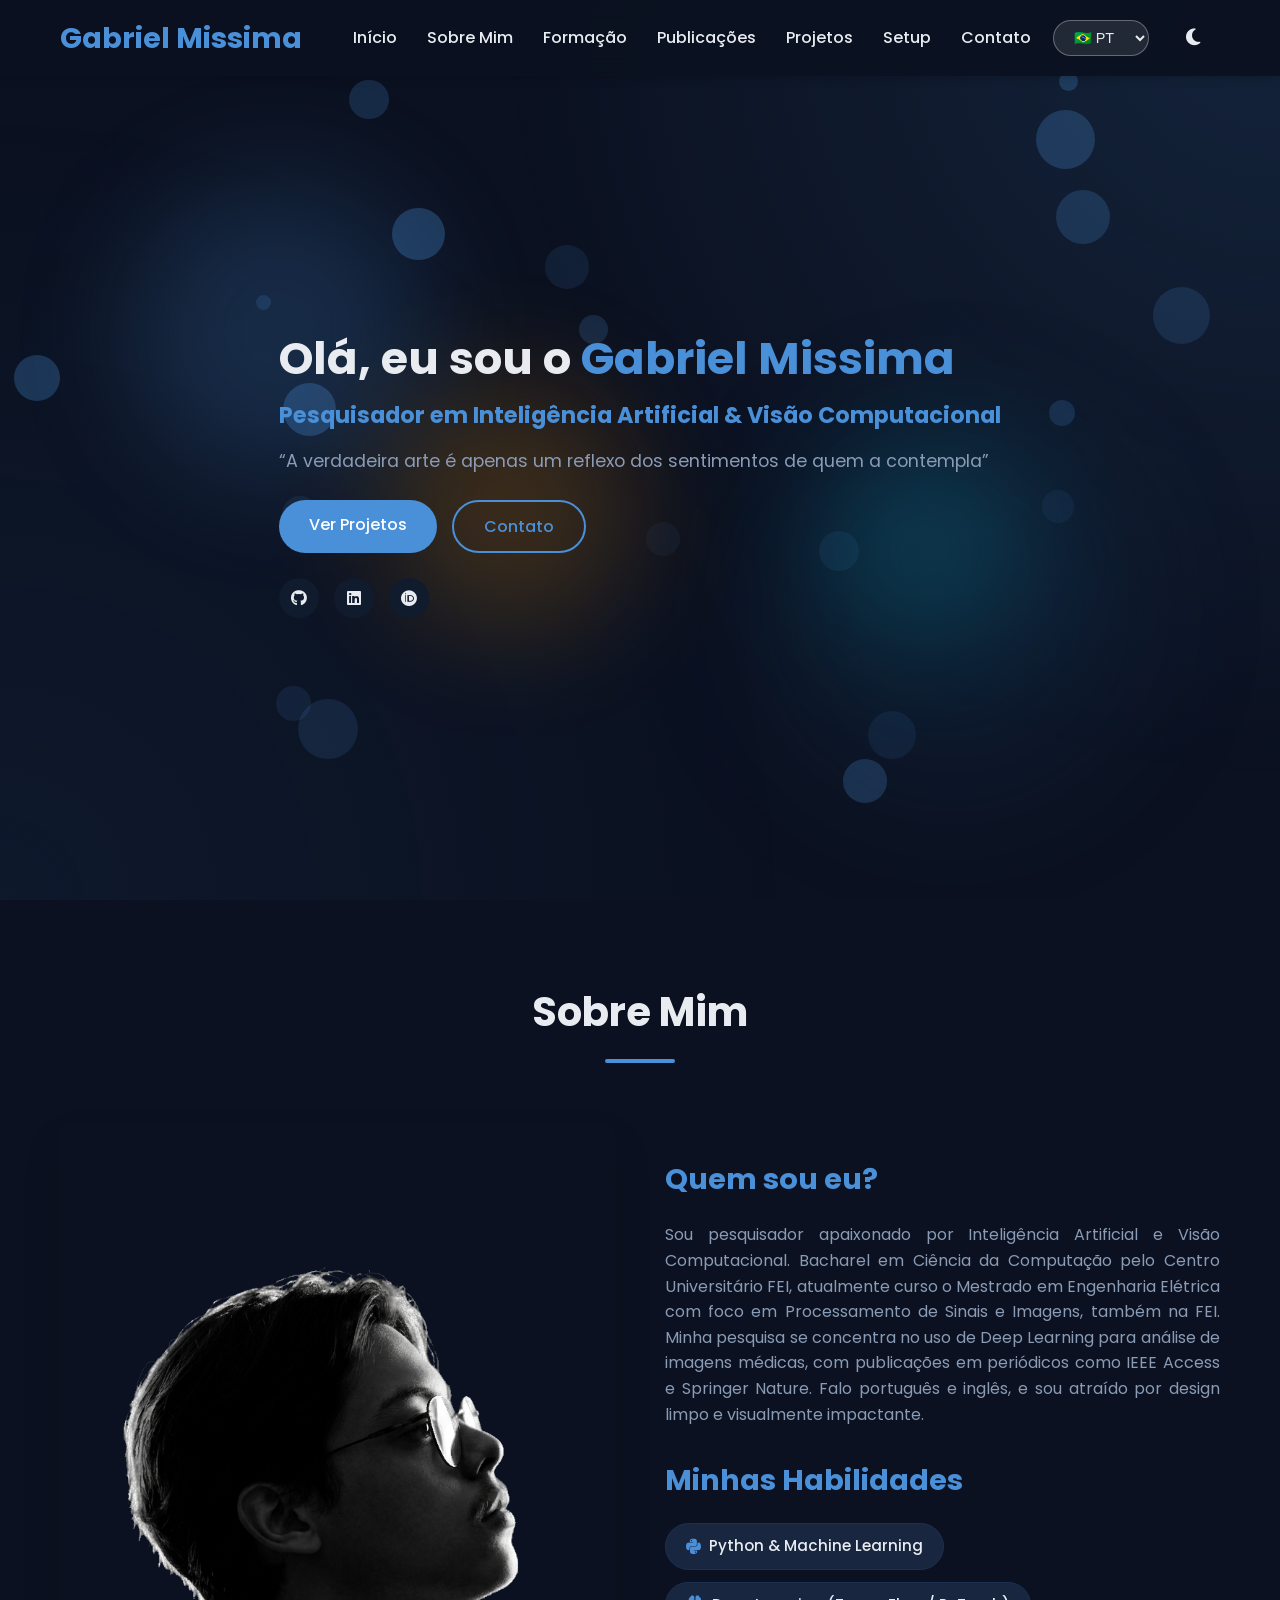
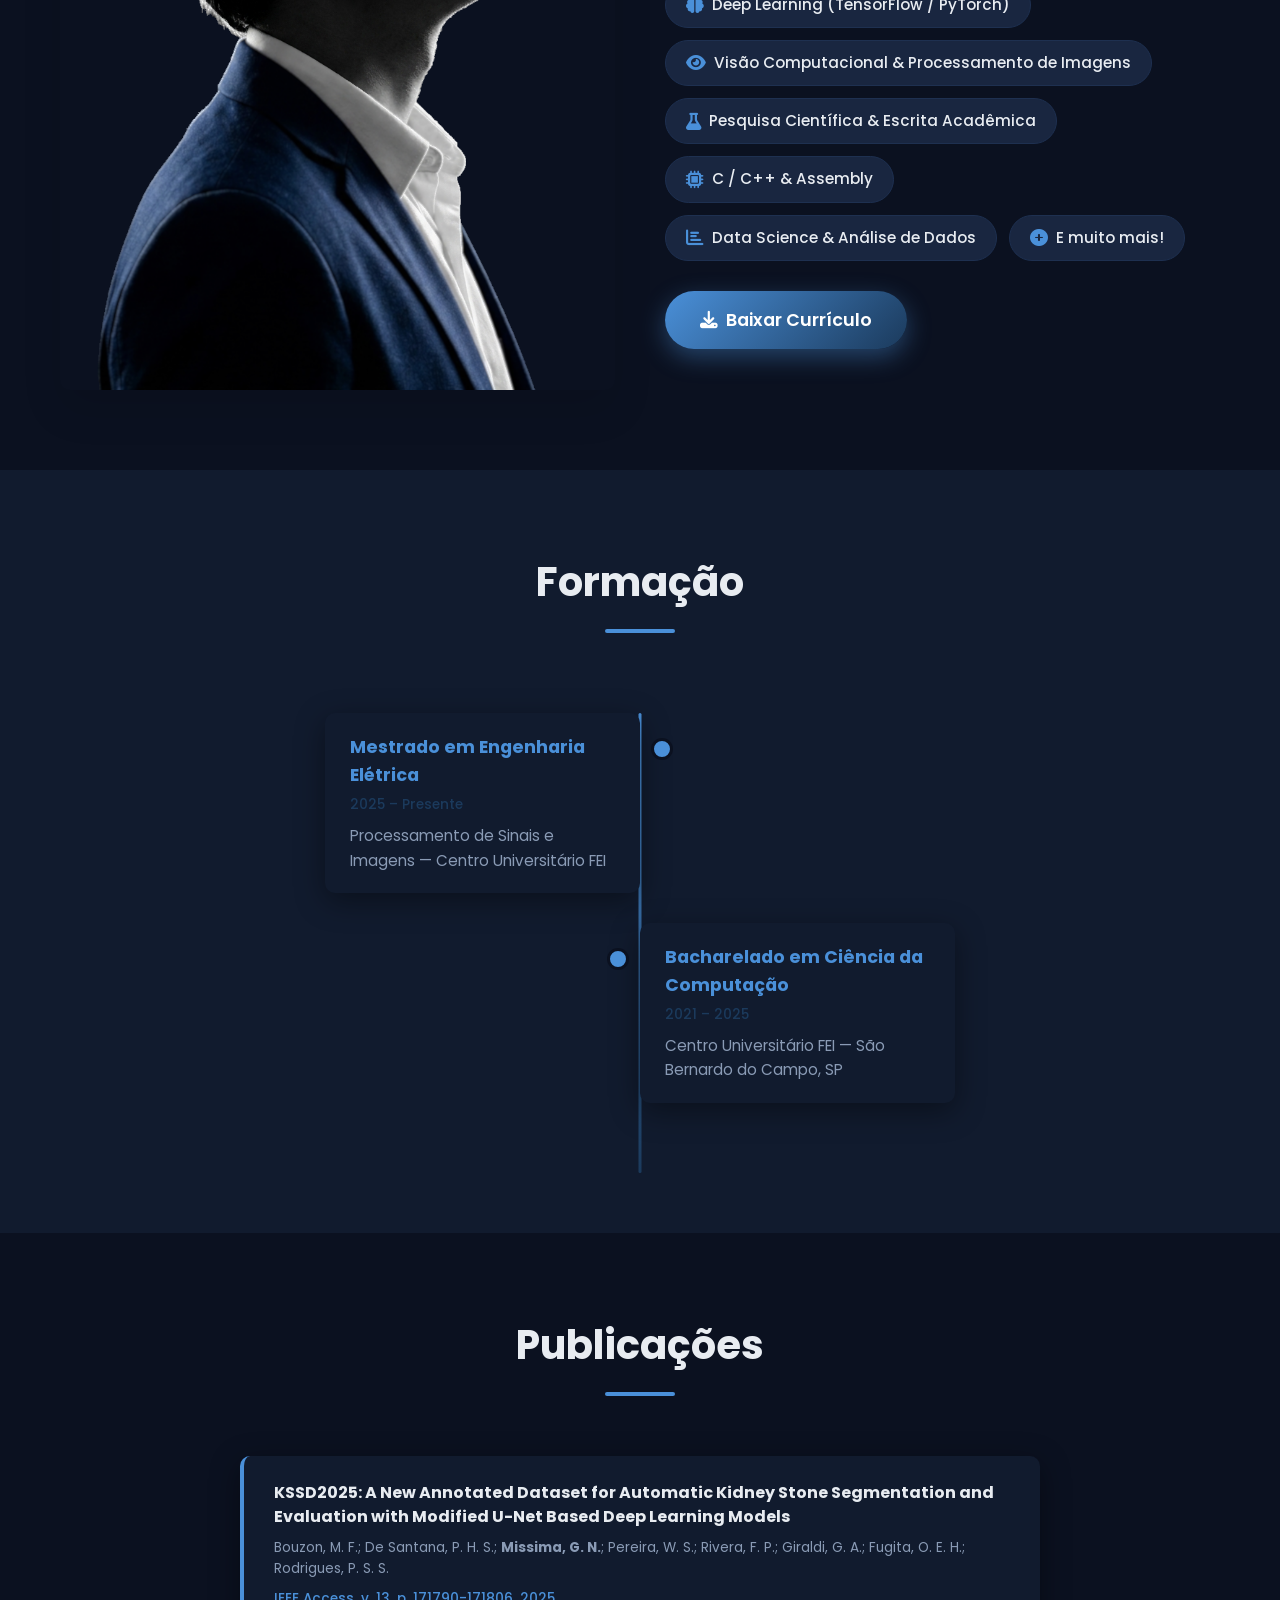
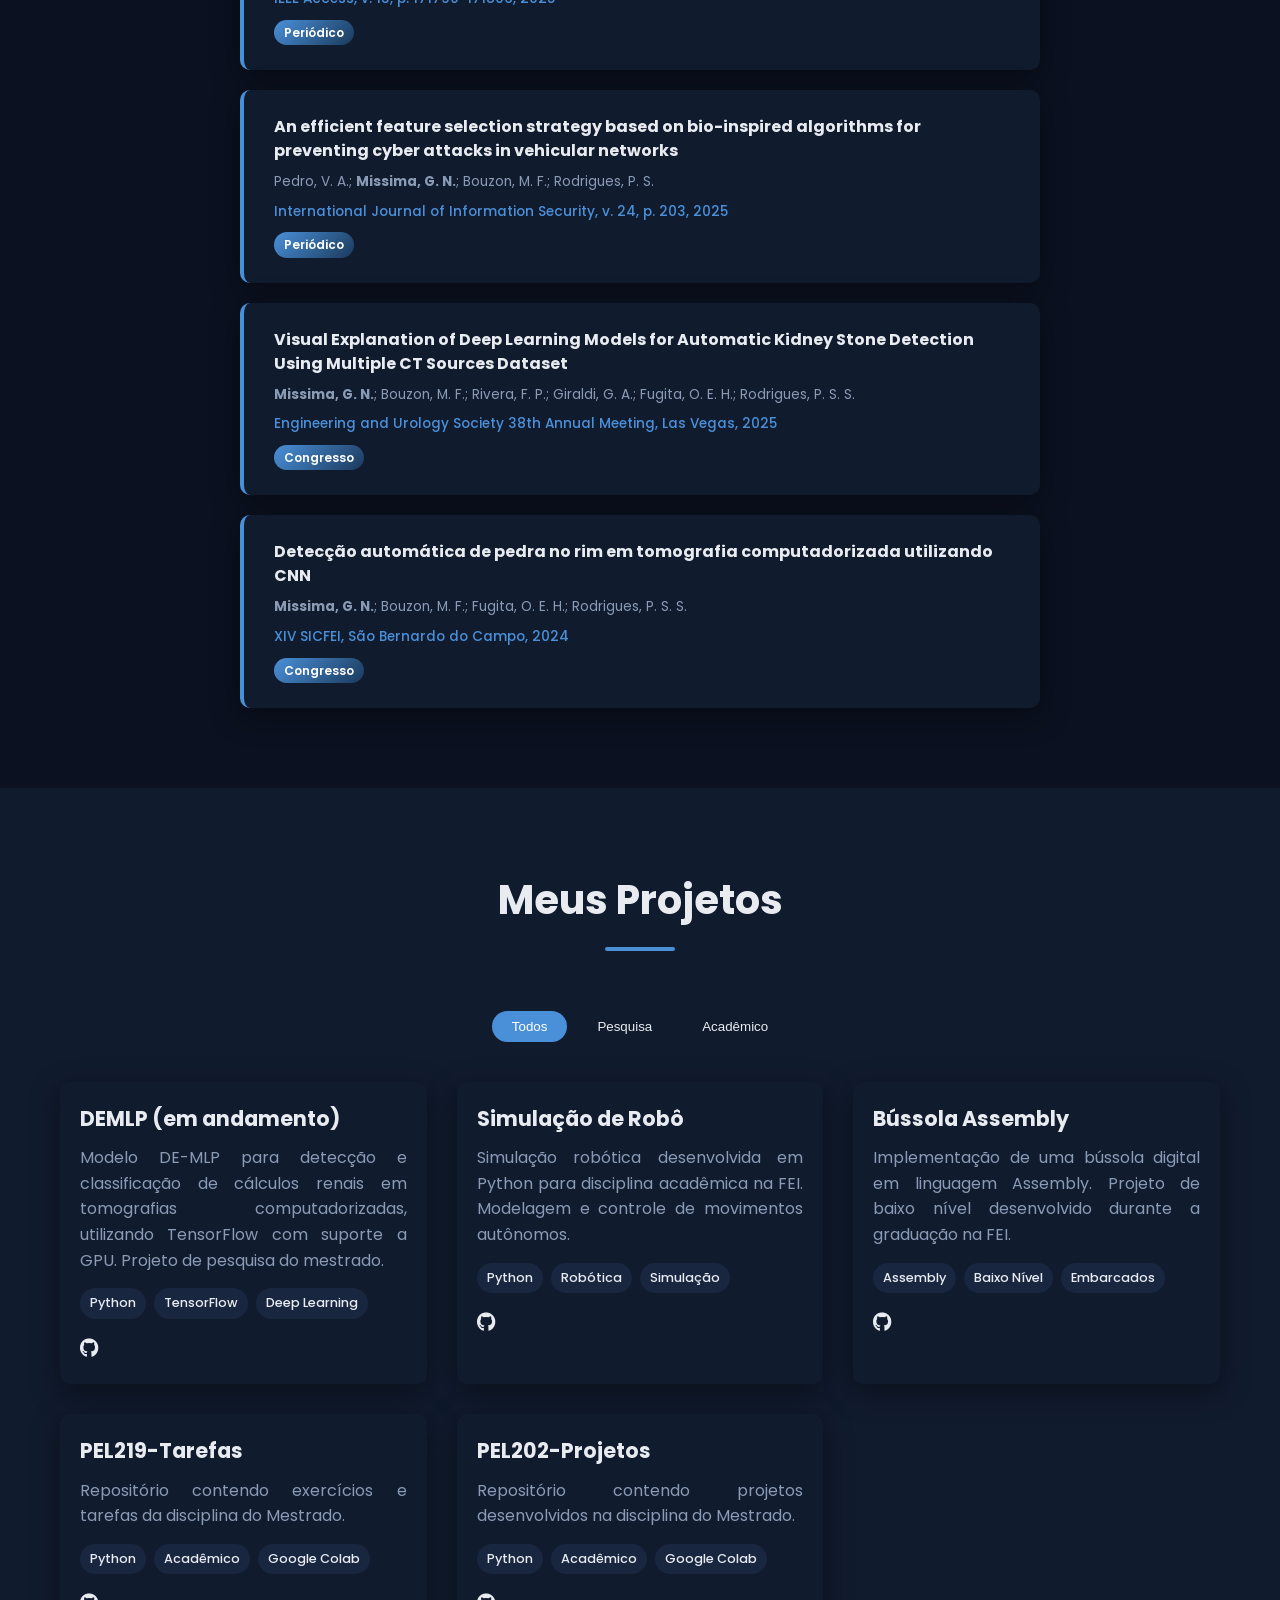
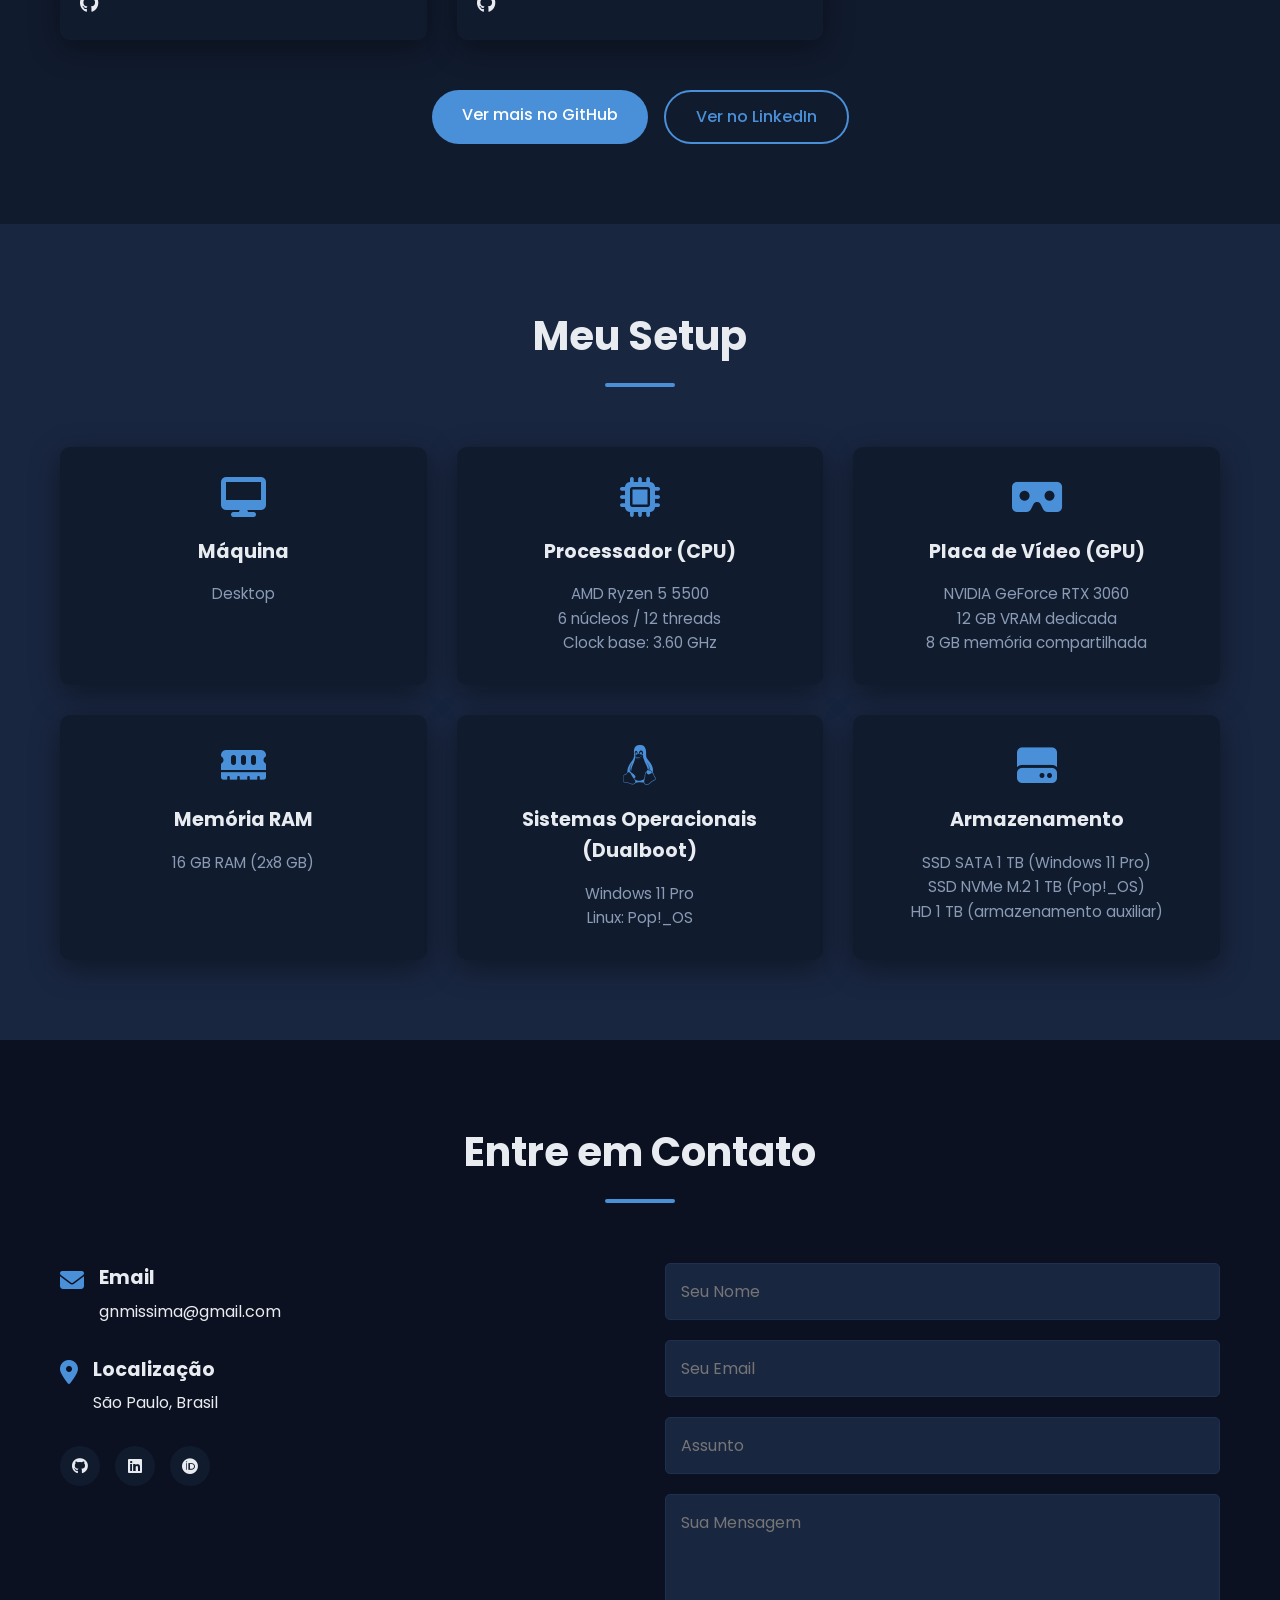
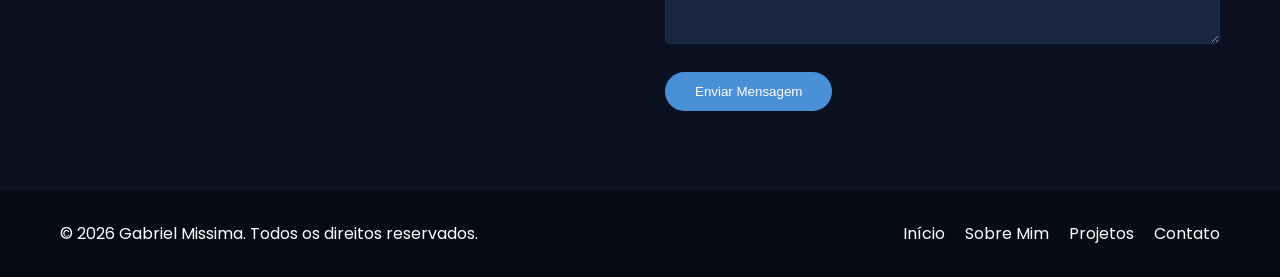
==== index.html @ fd009b03 "feat: initialize professional portfolio website with responsive design, theme toggle, and multilingu" ====
<!DOCTYPE html>
<html lang="pt-br">

<head>
    <meta charset="UTF-8">
    <meta name="viewport" content="width=device-width, initial-scale=1.0">
    <title data-translate="page-title">Gabriel Missima | Pesquisador em IA & Visão Computacional</title>
    <meta name="description"
        content="Portfólio de Gabriel Nunes Missima — Pesquisador em Inteligência Artificial e Visão Computacional. Mestrando em Engenharia Elétrica na FEI. São Paulo, Brasil.">
    <meta property="og:title" content="Gabriel Missima | AI & Computer Vision Researcher">
    <meta property="og:description"
        content="Pesquisador em IA, Visão Computacional e Deep Learning. Mestrando na FEI com foco em Processamento de Sinais e Imagens.">
    <meta property="og:image" content="gabriel-fundo-escuro.png">
    <meta property="og:type" content="website">
    <link rel="icon" type="image/png" href="logo.png">
    <link rel="stylesheet" href="styles.css">
    <link rel="stylesheet" href="https://cdnjs.cloudflare.com/ajax/libs/font-awesome/6.4.0/css/all.min.css">
    <link href="https://fonts.googleapis.com/css2?family=Poppins:wght@300;400;500;600;700&display=swap"
        rel="stylesheet">
</head>

<body>
    <!-- Elementos de fundo animados -->
    <div class="animated-background">
        <div class="particle-container"></div>
        <div class="gradient-overlay"></div>
    </div>

    <header>
        <div class="container">
            <nav>
                <div class="logo" data-translate="logo">Gabriel Missima</div>
                <ul class="nav-links">
                    <li><a href="#inicio" data-translate="nav-home">Início</a></li>
                    <li><a href="#sobre" data-translate="nav-about">Sobre Mim</a></li>
                    <li><a href="#formacao" data-translate="nav-education">Formação</a></li>
                    <li><a href="#publicacoes" data-translate="nav-publications">Publicações</a></li>
                    <li><a href="#projetos" data-translate="nav-projects">Projetos</a></li>
                    <li><a href="#setup" data-translate="nav-setup">Setup</a></li>
                    <li><a href="#contato" data-translate="nav-contact">Contato</a></li>
                </ul>
                <div class="language-selector">
                    <select id="languageSelect">
                        <option value="pt" selected>🇧🇷 PT</option>
                        <option value="en">🇺🇸 EN</option>
                    </select>
                </div>
                <div class="theme-toggle">
                    <i class="fas fa-moon"></i>
                </div>
                <div class="menu-btn">
                    <div class="menu-btn__burger"></div>
                </div>
            </nav>
        </div>
    </header>

    <section id="inicio" class="hero">
        <div class="container">
            <div class="hero-content">
                <h1><span data-translate="hero-greeting">Olá, eu sou o</span> <span class="highlight">Gabriel
                        Missima</span></h1>
                <h2 data-translate="hero-title">Pesquisador em Inteligência Artificial & Visão Computacional</h2>
                <p data-translate="hero-subtitle">“A verdadeira arte é apenas um reflexo dos sentimentos de quem a
                    contempla”</p>
                <div class="hero-btns">
                    <a href="#projetos" class="btn btn-primary" data-translate="hero-btn-projects">Ver Projetos</a>
                    <a href="#contato" class="btn btn-secondary" data-translate="nav-contact">Contato</a>
                </div>
                <div class="social-icons">
                    <a href="https://github.com/reh2G" target="_blank" rel="noopener noreferrer"><i
                            class="fab fa-github"></i></a>
                    <a href="https://www.linkedin.com/in/gabrielmissima/" target="_blank" rel="noopener noreferrer"><i
                            class="fab fa-linkedin"></i></a>
                    <a href="https://orcid.org/0009-0003-3917-2782" target="_blank" rel="noopener noreferrer"><i
                            class="fab fa-orcid"></i></a>
                </div>
            </div>
        </div>
        <div class="hero-shapes">
            <div class="shape shape-1"></div>
            <div class="shape shape-2"></div>
            <div class="shape shape-3"></div>
            <div class="shape shape-4"></div>
        </div>
    </section>

    <section id="sobre" class="about">
        <div class="container">
            <div class="section-header">
                <h2 data-translate="about-title">Sobre Mim</h2>
                <div class="underline"></div>
            </div>
            <div class="about-content">
                <div class="about-img">
                    <img src="gabriel-fundo-escuro.png" alt="Gabriel Missima" class="photo-dark">
                    <img src="gabriel-fundo-claro.png" alt="Gabriel Missima" class="photo-light">
                </div>
                <div class="about-text">
                    <h3 data-translate="about-who-am-i">Quem sou eu?</h3>
                    <p data-translate="about-description">Sou pesquisador apaixonado por Inteligência Artificial e Visão
                        Computacional. Bacharel em Ciência da Computação pelo Centro Universitário FEI, atualmente curso
                        o Mestrado em Engenharia Elétrica com foco em Processamento de Sinais e Imagens, também na FEI.
                        Minha pesquisa se concentra no uso de Deep Learning para análise de imagens médicas, com
                        publicações em periódicos como IEEE Access e Springer Nature. Falo português e inglês, e sou
                        atraído por design limpo e visualmente impactante.</p>

                    <h3 data-translate="about-skills-title">Minhas Habilidades</h3>
                    <div class="skills">
                        <div class="skill-chip"><i class="fab fa-python"></i> <span data-translate="skill-1">Python &
                                Machine Learning</span></div>
                        <div class="skill-chip"><i class="fas fa-brain"></i> <span data-translate="skill-2">Deep
                                Learning (TensorFlow / PyTorch)</span></div>
                        <div class="skill-chip"><i class="fas fa-eye"></i> <span data-translate="skill-3">Visão
                                Computacional & Processamento de Imagens</span></div>
                        <div class="skill-chip"><i class="fas fa-flask"></i> <span data-translate="skill-4">Pesquisa
                                Científica & Escrita Acadêmica</span></div>
                        <div class="skill-chip"><i class="fas fa-microchip"></i> <span data-translate="skill-5">C / C++
                                & Assembly</span></div>
                        <div class="skill-chip"><i class="fas fa-chart-bar"></i> <span data-translate="skill-6">Data
                                Science & Análise de Dados</span></div>
                        <div class="skill-chip"><i class="fas fa-plus-circle"></i> <span data-translate="skill-more">E
                                muito mais!</span></div>
                    </div>

                    <a href="Gabriel_Missima_CV_PT.pdf" id="download-cv" class="btn btn-download-cv"
                        data-translate="download-cv" download>
                        <i class="fas fa-download"></i> Baixar Currículo
                    </a>
                </div>
            </div>
        </div>
    </section>

    <section id="formacao" class="education">
        <div class="container">
            <div class="section-header">
                <h2 data-translate="education-title">Formação</h2>
                <div class="underline"></div>
            </div>
            <div class="timeline">
                <div class="timeline-item">
                    <h3 data-translate="edu-1-title">Mestrado em Engenharia Elétrica</h3>
                    <div class="timeline-date" data-translate="edu-1-date">2025 – Presente</div>
                    <p data-translate="edu-1-desc">Processamento de Sinais e Imagens — Centro Universitário FEI</p>
                </div>
                <div class="timeline-item">
                    <h3 data-translate="edu-2-title">Bacharelado em Ciência da Computação</h3>
                    <div class="timeline-date" data-translate="edu-2-date">2021 – 2025</div>
                    <p data-translate="edu-2-desc">Centro Universitário FEI — São Bernardo do Campo, SP</p>
                </div>
            </div>
        </div>
    </section>

    <section id="publicacoes" class="publications">
        <div class="container">
            <div class="section-header">
                <h2 data-translate="publications-title">Publicações</h2>
                <div class="underline"></div>
            </div>
            <div class="publications-list">
                <div class="publication-card">
                    <h3>KSSD2025: A New Annotated Dataset for Automatic Kidney Stone Segmentation and Evaluation with
                        Modified U-Net Based Deep Learning Models</h3>
                    <p class="pub-authors">Bouzon, M. F.; De Santana, P. H. S.; <strong>Missima, G. N.</strong>;
                        Pereira, W. S.; Rivera, F. P.; Giraldi, G. A.; Fugita, O. E. H.; Rodrigues, P. S. S.</p>
                    <p class="pub-venue">IEEE Access, v. 13, p. 171790-171806, 2025</p>
                    <span class="pub-type" data-translate="pub-type-journal">Periódico</span>
                </div>
                <div class="publication-card">
                    <h3>An efficient feature selection strategy based on bio-inspired algorithms for preventing cyber
                        attacks in vehicular networks</h3>
                    <p class="pub-authors">Pedro, V. A.; <strong>Missima, G. N.</strong>; Bouzon, M. F.; Rodrigues, P.
                        S.</p>
                    <p class="pub-venue">International Journal of Information Security, v. 24, p. 203, 2025</p>
                    <span class="pub-type" data-translate="pub-type-journal">Periódico</span>
                </div>
                <div class="publication-card">
                    <h3>Visual Explanation of Deep Learning Models for Automatic Kidney Stone Detection Using Multiple
                        CT Sources Dataset</h3>
                    <p class="pub-authors"><strong>Missima, G. N.</strong>; Bouzon, M. F.; Rivera, F. P.; Giraldi, G.
                        A.; Fugita, O. E. H.; Rodrigues, P. S. S.</p>
                    <p class="pub-venue">Engineering and Urology Society 38th Annual Meeting, Las Vegas, 2025</p>
                    <span class="pub-type" data-translate="pub-type-conference">Congresso</span>
                </div>
                <div class="publication-card">
                    <h3 data-translate="pub-4-title">Detecção automática de pedra no rim em tomografia computadorizada
                        utilizando CNN</h3>
                    <p class="pub-authors"><strong>Missima, G. N.</strong>; Bouzon, M. F.; Fugita, O. E. H.; Rodrigues,
                        P. S. S.</p>
                    <p class="pub-venue" data-translate="pub-4-venue">XIV SICFEI, São Bernardo do Campo, 2024</p>
                    <span class="pub-type" data-translate="pub-type-conference">Congresso</span>
                </div>
            </div>
        </div>
    </section>

    <section id="projetos" class="projects">
        <div class="container">
            <div class="section-header">
                <h2 data-translate="projects-title">Meus Projetos</h2>
                <div class="underline"></div>
            </div>
            <div class="project-filters">
                <button class="filter-btn active" data-filter="all" data-translate="filter-all">Todos</button>
                <button class="filter-btn" data-filter="research" data-translate="filter-research">Pesquisa</button>
                <button class="filter-btn" data-filter="academic" data-translate="filter-academic">Acadêmico</button>
            </div>
            <div class="projects-grid">
                <!-- 1. DEMLP -->
                <div class="project-card" data-category="research">
                    <div class="project-img"></div>
                    <div class="project-info">
                        <h3 data-translate="project-1-title">DEMLP (em andamento)</h3>
                        <p data-translate="project-1-description">Modelo DE-MLP para detecção e classificação de
                            cálculos renais em tomografias computadorizadas, utilizando TensorFlow com suporte a GPU.
                            Projeto de pesquisa do mestrado.</p>
                        <div class="project-tags">
                            <span>Python</span>
                            <span>TensorFlow</span>
                            <span>Deep Learning</span>
                        </div>
                        <div class="project-links">
                            <a href="https://github.com/reh2G/DEMLP" target="_blank" rel="noopener noreferrer"
                                title="Repositório GitHub"><i class="fab fa-github"></i></a>
                        </div>
                    </div>
                </div>
                <!-- 2. Simulação Robô -->
                <div class="project-card" data-category="academic">
                    <div class="project-img"></div>
                    <div class="project-info">
                        <h3 data-translate="project-2-title">Simulação de Robô</h3>
                        <p data-translate="project-2-description">Simulação robótica desenvolvida em Python para
                            disciplina acadêmica na FEI. Modelagem e controle de movimentos autônomos.</p>
                        <div class="project-tags">
                            <span>Python</span>
                            <span data-translate="tag-robotics">Robótica</span>
                            <span data-translate="tag-simulation">Simulação</span>
                        </div>
                        <div class="project-links">
                            <a href="https://github.com/reh2G/Simulacao-Robo" target="_blank" rel="noopener noreferrer"
                                title="Repositório GitHub"><i class="fab fa-github"></i></a>
                        </div>
                    </div>
                </div>
                <!-- 3. Bússola Assembly -->
                <div class="project-card" data-category="academic">
                    <div class="project-img"></div>
                    <div class="project-info">
                        <h3 data-translate="project-3-title">Bússola Assembly</h3>
                        <p data-translate="project-3-description">Implementação de uma bússola digital em linguagem
                            Assembly. Projeto de baixo nível desenvolvido durante a graduação na FEI.</p>
                        <div class="project-tags">
                            <span>Assembly</span>
                            <span data-translate="tag-low-level">Baixo Nível</span>
                            <span data-translate="tag-embedded">Embarcados</span>
                        </div>
                        <div class="project-links">
                            <a href="https://github.com/reh2G/Bussola-Assembly" target="_blank"
                                rel="noopener noreferrer" title="Repositório GitHub"><i class="fab fa-github"></i></a>
                        </div>
                    </div>
                </div>
                <!-- 4. PEL219-Tarefas -->
                <div class="project-card" data-category="academic">
                    <div class="project-img"></div>
                    <div class="project-info">
                        <h3 data-translate="project-4-title">PEL219-Tarefas</h3>
                        <p data-translate="project-4-description">Repositório contendo exercícios e tarefas da
                            disciplina do Mestrado.</p>
                        <div class="project-tags">
                            <span>Python</span>
                            <span data-translate="tag-academic">Acadêmico</span>
                            <span>Google Colab</span>
                        </div>
                        <div class="project-links">
                            <a href="https://github.com/reh2G/PEL219-Tarefas" target="_blank" rel="noopener noreferrer"
                                title="Repositório GitHub"><i class="fab fa-github"></i></a>
                        </div>
                    </div>
                </div>
                <!-- 5. PEL202-Projetos -->
                <div class="project-card" data-category="academic">
                    <div class="project-img"></div>
                    <div class="project-info">
                        <h3 data-translate="project-5-title">PEL202-Projetos</h3>
                        <p data-translate="project-5-description">Repositório contendo projetos desenvolvidos na
                            disciplina do Mestrado.</p>
                        <div class="project-tags">
                            <span>Python</span>
                            <span data-translate="tag-academic">Acadêmico</span>
                            <span>Google Colab</span>
                        </div>
                        <div class="project-links">
                            <a href="https://github.com/reh2G/PEL202-Projetos" target="_blank" rel="noopener noreferrer"
                                title="Repositório GitHub"><i class="fab fa-github"></i></a>
                        </div>
                    </div>
                </div>
            </div>
            <div class="projects-btn">
                <a href="https://github.com/reh2G" target="_blank" rel="noopener noreferrer" class="btn btn-primary"
                    data-translate="more-projects">Ver mais no GitHub</a>
                <a href="https://www.linkedin.com/in/gabrielmissima/" target="_blank" rel="noopener noreferrer"
                    class="btn btn-secondary" data-translate="more-projects-linkedin">Ver no LinkedIn</a>
            </div>
        </div>
    </section>

    <section id="setup" class="setup">
        <div class="container">
            <div class="section-header">
                <h2 data-translate="setup-title">Meu Setup</h2>
                <div class="underline"></div>
            </div>
            <div class="setup-grid">
                <div class="setup-card">
                    <i class="fas fa-desktop"></i>
                    <h3 data-translate="setup-machine">Máquina</h3>
                    <p data-translate="setup-machine-desc">Desktop</p>
                </div>
                <div class="setup-card">
                    <i class="fas fa-microchip"></i>
                    <h3 data-translate="setup-cpu">Processador (CPU)</h3>
                    <p data-translate="setup-cpu-desc">AMD Ryzen 5 5500<br>6 núcleos / 12 threads<br>Clock base: 3.60
                        GHz</p>
                </div>
                <div class="setup-card">
                    <i class="fas fa-vr-cardboard"></i>
                    <h3 data-translate="setup-gpu">Placa de Vídeo (GPU)</h3>
                    <p data-translate="setup-gpu-desc">NVIDIA GeForce RTX 3060<br>12 GB VRAM dedicada<br>8 GB memória
                        compartilhada</p>
                </div>
                <div class="setup-card">
                    <i class="fas fa-memory"></i>
                    <h3 data-translate="setup-ram">Memória RAM</h3>
                    <p data-translate="setup-ram-desc">16 GB RAM (2x8 GB)</p>
                </div>
                <div class="setup-card">
                    <i class="fab fa-linux"></i>
                    <h3 data-translate="setup-os">Sistemas Operacionais (Dualboot)</h3>
                    <p data-translate="setup-os-desc">Windows 11 Pro<br>Linux: Pop!_OS</p>
                </div>
                <div class="setup-card">
                    <i class="fas fa-hdd"></i>
                    <h3 data-translate="setup-storage">Armazenamento</h3>
                    <p data-translate="setup-storage-desc">SSD SATA 1 TB (Windows 11 Pro)<br>SSD NVMe M.2 1 TB
                        (Pop!_OS)<br>HD 1 TB (armazenamento auxiliar)</p>
                </div>
            </div>
        </div>
    </section>

    <section id="contato" class="contact">
        <div class="container">
            <div class="section-header">
                <h2 data-translate="contact-title">Entre em Contato</h2>
                <div class="underline"></div>
            </div>
            <div class="contact-content">
                <div class="contact-info">
                    <div class="contact-item">
                        <i class="fas fa-envelope"></i>
                        <div>
                            <h3 data-translate="contact-email">Email</h3>
                            <p>gnmissima@gmail.com</p>
                        </div>
                    </div>
                    <div class="contact-item">
                        <i class="fas fa-map-marker-alt"></i>
                        <div>
                            <h3 data-translate="contact-location">Localização</h3>
                            <p data-translate="contact-location-text">São Paulo, Brasil</p>
                        </div>
                    </div>
                    <div class="social-icons">
                        <a href="https://github.com/reh2G" target="_blank" rel="noopener noreferrer"><i
                                class="fab fa-github"></i></a>
                        <a href="https://www.linkedin.com/in/gabrielmissima/" target="_blank"
                            rel="noopener noreferrer"><i class="fab fa-linkedin"></i></a>
                        <a href="https://orcid.org/0009-0003-3917-2782" target="_blank" rel="noopener noreferrer"><i
                                class="fab fa-orcid"></i></a>
                    </div>
                </div>
                <div class="contact-form">
                    <form id="contactForm">
                        <div class="form-group">
                            <input type="text" id="name" name="name" data-translate-placeholder="form-name"
                                placeholder="Seu Nome" required>
                        </div>
                        <div class="form-group">
                            <input type="email" id="email" name="email" data-translate-placeholder="form-email"
                                placeholder="Seu Email" required>
                        </div>
                        <div class="form-group">
                            <input type="text" id="subject" name="subject" data-translate-placeholder="form-subject"
                                placeholder="Assunto" required>
                        </div>
                        <div class="form-group">
                            <textarea id="message" name="message" data-translate-placeholder="form-message"
                                placeholder="Sua Mensagem" required></textarea>
                        </div>
                        <button type="submit" class="btn btn-primary" data-translate="form-submit">Enviar
                            Mensagem</button>
                    </form>
                </div>
            </div>
        </div>
    </section>

    <footer>
        <div class="container">
            <div class="footer-content">
                <p data-translate="footer-copyright">&copy; 2026 Gabriel Missima. Todos os direitos reservados.</p>
                <div class="footer-links">
                    <a href="#inicio" data-translate="nav-home">Início</a>
                    <a href="#sobre" data-translate="nav-about">Sobre</a>
                    <a href="#projetos" data-translate="nav-projects">Projetos</a>
                    <a href="#contato" data-translate="nav-contact">Contato</a>
                </div>
            </div>
        </div>
    </footer>

    <script src="translations.js"></script>
    <script src="script.js"></script>
</body>

</html>
---- styles.css ----
/* Variáveis CSS */
:root {
    /* Cores do tema escuro (padrão) — paleta azul-marinho */
    --primary-color: #4a90d9;
    --secondary-color: #1b3a5c;
    --background-color: #0b1120;
    --surface-color: #111b2e;
    --surface-color-light: #192640;
    --text-color: #e8ecf1;
    --text-color-secondary: #8a9bb5;
    --border-color: #1e3050;
    --success-color: #4CAF50;
    --danger-color: #dc3545;
    --transition: all 0.3s ease;
    --card-bg: #111b2e;
    --card-shadow: 0 8px 30px rgba(0, 0, 0, 0.4);
    --header-bg: rgba(11, 17, 32, 0.95);
    --footer-bg: #060a14;
    --input-bg: #192640;
    --input-border: #1e3050;
}

/* Tema claro (quando ativado via JavaScript) */
:root.light-theme {
    --primary-color: #2a6cb5;
    --secondary-color: #1b3a5c;
    --background-color: #f0f4f8;
    --surface-color: #e4eaf0;
    --surface-color-light: #d6dee8;
    --text-color: #1a2a3a;
    --text-color-secondary: #4a5a6a;
    --border-color: #c0cad6;
    --card-bg: #ffffff;
    --card-shadow: 0 10px 30px rgba(27, 58, 92, 0.1);
    --header-bg: rgba(240, 244, 248, 0.95);
    --footer-bg: #1a2a3a;
    --input-bg: #ffffff;
    --input-border: #c0cad6;
}

/* Reset e Estilos Básicos */
* {
    margin: 0;
    padding: 0;
    box-sizing: border-box;
}

html {
    scroll-behavior: smooth;
}

body {
    font-family: 'Poppins', sans-serif;
    line-height: 1.6;
    color: var(--text-color);
    background-color: var(--background-color);
    overflow-x: hidden;
    position: relative;
}

a {
    text-decoration: none;
    color: var(--text-color);
    transition: var(--transition);
}

ul {
    list-style: none;
}

img {
    max-width: 100%;
    height: auto;
    display: block;
}

.container {
    max-width: 1200px;
    margin: 0 auto;
    padding: 0 20px;
}

section {
    padding: 80px 0;
}

/* Botões */
.btn {
    display: inline-block;
    padding: 12px 30px;
    border-radius: 50px;
    font-weight: 500;
    text-align: center;
    cursor: pointer;
    transition: var(--transition);
    border: none;
    outline: none;
}

.btn-primary {
    background-color: var(--primary-color);
    color: #fff;
}

.btn-primary:hover {
    background-color: #3a7bc8;
    transform: translateY(-3px);
    box-shadow: 0 10px 20px rgba(74, 144, 217, 0.3);
}

.btn-secondary {
    background-color: transparent;
    color: var(--primary-color);
    border: 2px solid var(--primary-color);
}

.btn-secondary:hover {
    background-color: var(--primary-color);
    color: #fff;
    transform: translateY(-3px);
    box-shadow: 0 10px 20px rgba(74, 144, 217, 0.3);
}

/* Botão Download CV - Extra Chamativo */
.btn-download-cv {
    background: linear-gradient(135deg, #4a90d9 0%, #1b3a5c 100%);
    color: #fff;
    font-weight: 600;
    font-size: 1.1rem;
    padding: 15px 35px;
    position: relative;
    overflow: hidden;
    box-shadow: 0 8px 25px rgba(74, 144, 217, 0.4);
    animation: pulse-cv 2s ease-in-out infinite;
}

.btn-download-cv i {
    margin-right: 8px;
    animation: bounce-icon 1.5s ease-in-out infinite;
}

.btn-download-cv::before {
    content: '';
    position: absolute;
    top: 0;
    left: -100%;
    width: 100%;
    height: 100%;
    background: linear-gradient(90deg, transparent, rgba(255, 255, 255, 0.3), transparent);
    transition: left 0.5s;
}

.btn-download-cv:hover::before {
    left: 100%;
}

.btn-download-cv:hover {
    transform: translateY(-5px) scale(1.05);
    box-shadow: 0 15px 35px rgba(74, 144, 217, 0.5);
    animation: none;
}

@keyframes pulse-cv {
    0%, 100% {
        box-shadow: 0 8px 25px rgba(74, 144, 217, 0.4);
    }
    50% {
        box-shadow: 0 8px 35px rgba(27, 58, 92, 0.6);
    }
}

@keyframes bounce-icon {
    0%, 100% {
        transform: translateY(0);
    }
    50% {
        transform: translateY(-5px);
    }
}

/* Header e Navegação */
header {
    position: fixed;
    top: 0;
    left: 0;
    width: 100%;
    z-index: 1000;
    background-color: var(--header-bg);
    box-shadow: 0 2px 10px rgba(0, 0, 0, 0.2);
    transition: var(--transition);
    backdrop-filter: blur(10px);
}

nav {
    display: flex;
    justify-content: space-between;
    align-items: center;
    padding: 15px 0;
    flex-wrap: wrap;
    gap: 10px;
}

.logo {
    font-size: 1.8rem;
    font-weight: 700;
    color: var(--primary-color);
}

.nav-links {
    display: flex;
    align-items: center;
}

.nav-links li {
    margin-left: 30px;
}

.nav-links a {
    font-weight: 500;
    position: relative;
}

.nav-links a::after {
    content: '';
    position: absolute;
    bottom: -5px;
    left: 0;
    width: 0;
    height: 2px;
    background-color: var(--primary-color);
    transition: var(--transition);
}

.nav-links a:hover {
    color: var(--primary-color);
}

.nav-links a:hover::after {
    width: 100%;
}

.menu-btn {
    display: none;
    cursor: pointer;
}

.menu-btn__burger {
    width: 25px;
    height: 3px;
    background-color: var(--text-color);
    border-radius: 5px;
    transition: var(--transition);
}

.menu-btn__burger::before,
.menu-btn__burger::after {
    content: '';
    position: absolute;
    width: 25px;
    height: 3px;
    background-color: var(--text-color);
    border-radius: 5px;
    transition: var(--transition);
}

/* Botão de alternar tema */
.theme-toggle {
    margin-right: 20px;
    cursor: pointer;
    font-size: 1.2rem;
    color: var(--text-color);
    transition: var(--transition);
}

.theme-toggle:hover {
    color: var(--primary-color);
    transform: rotate(30deg);
}

.menu-btn__burger::before {
    transform: translateY(-8px);
}

.menu-btn__burger::after {
    transform: translateY(8px);
}

/* Elementos de fundo animados (estilo DIO.me) */
.animated-background {
    position: fixed;
    top: 0;
    left: 0;
    width: 100%;
    height: 100%;
    z-index: -2;
    overflow: hidden;
}

.particle-container {
    position: absolute;
    top: 0;
    left: 0;
    width: 100%;
    height: 100%;
}

.particle {
    position: absolute;
    border-radius: 50%;
    background-color: var(--primary-color);
    opacity: 0.3;
    animation: float 15s infinite ease-in-out;
}

@keyframes float {
    0% {
        transform: translateY(0) translateX(0) rotate(0deg);
    }
    50% {
        transform: translateY(-20px) translateX(20px) rotate(180deg);
    }
    100% {
        transform: translateY(0) translateX(0) rotate(360deg);
    }
}

.gradient-overlay {
    position: absolute;
    top: 0;
    left: 0;
    width: 100%;
    height: 100%;
    background: radial-gradient(circle at top right, rgba(74, 144, 217, 0.15), transparent 50%),
                radial-gradient(circle at bottom left, rgba(27, 58, 92, 0.2), transparent 50%);
    z-index: -1;
}

/* Seção Hero */
.hero {
    min-height: 100vh;
    display: flex;
    align-items: center;
    position: relative;
    overflow: visible;
    padding-top: 100px;
    padding-bottom: 50px;
}

.hero-shapes {
    position: absolute;
    top: 0;
    left: 0;
    width: 100%;
    height: 100%;
    z-index: 0;
    overflow: hidden;
    pointer-events: none;
}

.shape {
    position: absolute;
    border-radius: 50%;
    filter: blur(60px);
    opacity: 0.2;
    animation: shapeFloat 20s infinite alternate ease-in-out;
}

.shape-1 {
    top: 20%;
    left: 10%;
    width: 300px;
    height: 300px;
    background-color: var(--primary-color);
    animation-delay: 0s;
}

.shape-2 {
    bottom: 10%;
    right: 10%;
    width: 400px;
    height: 400px;
    background-color: var(--secondary-color);
    animation-delay: 5s;
}

.shape-3 {
    top: 50%;
    right: 20%;
    width: 200px;
    height: 200px;
    background-color: #00bcd4;
    animation-delay: 10s;
}

.shape-4 {
    bottom: 30%;
    left: 30%;
    width: 250px;
    height: 250px;
    background-color: #ff9800;
    animation-delay: 15s;
}

@keyframes shapeFloat {
    0% {
        transform: translateY(0) scale(1);
    }
    50% {
        transform: translateY(-30px) scale(1.1);
    }
    100% {
        transform: translateY(30px) scale(0.9);
    }
}

.hero-content {
    max-width: 800px;
    margin-top: 0;
    position: relative;
    z-index: 1;
}

.hero h1 {
    font-size: 3rem;
    margin-bottom: 15px;
    line-height: 1.2;
}

.hero h2 {
    font-size: 1.5rem;
    margin-bottom: 15px;
    color: var(--primary-color);
    line-height: 1.4;
}

.hero p {
    font-size: 1.1rem;
    margin-bottom: 25px;
    color: var(--text-color-secondary);
}

.highlight {
    color: var(--primary-color);
}

.hero-btns {
    margin-bottom: 25px;
    display: flex;
    flex-wrap: wrap;
    gap: 15px;
}

.hero-btns .btn {
    margin-right: 0;
    margin-bottom: 0;
}

.social-icons {
    display: flex;
    gap: 15px;
    flex-wrap: wrap;
}

.social-icons a {
    display: flex;
    align-items: center;
    justify-content: center;
    width: 40px;
    height: 40px;
    border-radius: 50%;
    background-color: var(--surface-color);
    color: var(--text-color);
    transition: var(--transition);
}

.social-icons a:hover {
    background-color: var(--primary-color);
    color: #fff;
    transform: translateY(-3px);
}

/* Seção Sobre */
.section-header {
    text-align: center;
    margin-bottom: 60px;
}

.section-header h2 {
    font-size: 2.5rem;
    margin-bottom: 15px;
    position: relative;
    display: inline-block;
}

.underline {
    height: 4px;
    width: 70px;
    background-color: var(--primary-color);
    margin: 0 auto;
    border-radius: 5px;
}

.about-content {
    display: grid;
    grid-template-columns: 1fr 1fr;
    gap: 50px;
    align-items: center;
}

.about-img {
    position: relative;
    border-radius: 10px;
    overflow: hidden;
    box-shadow: 0 20px 40px rgba(0, 0, 0, 0.1);
}

.about-img::before {
    content: '';
    position: absolute;
    top: -20px;
    left: -20px;
    width: 100px;
    height: 100px;
    border-top: 5px solid var(--primary-color);
    border-left: 5px solid var(--primary-color);
    z-index: -1;
}

.about-img::after {
    content: '';
    position: absolute;
    bottom: -20px;
    right: -20px;
    width: 100px;
    height: 100px;
    border-bottom: 5px solid var(--primary-color);
    border-right: 5px solid var(--primary-color);
    z-index: -1;
}

.about-text h3 {
    font-size: 1.8rem;
    margin-bottom: 20px;
    color: var(--primary-color);
}

.about-text p {
    margin-bottom: 30px;
    color: var(--text-color-secondary);
    text-align: justify;
}

.skills {
    margin-bottom: 30px;
    display: flex;
    flex-wrap: wrap;
    gap: 12px;
}

.skill-chip {
    display: inline-flex;
    align-items: center;
    gap: 8px;
    padding: 10px 20px;
    background-color: var(--surface-color-light);
    border: 1px solid var(--border-color);
    border-radius: 50px;
    font-size: 0.95rem;
    font-weight: 500;
    color: var(--text-color);
    transition: var(--transition);
    cursor: default;
}

.skill-chip:hover {
    background-color: var(--primary-color);
    color: #fff;
    border-color: var(--primary-color);
    transform: translateY(-3px);
    box-shadow: 0 8px 20px rgba(74, 144, 217, 0.3);
}

.skill-chip i {
    font-size: 1.1rem;
    color: var(--primary-color);
    transition: var(--transition);
}

.skill-chip:hover i {
    color: #fff;
}

/* Seção Projetos */
.projects {
    background-color: var(--surface-color);
}

.project-filters {
    display: flex;
    justify-content: center;
    flex-wrap: wrap;
    margin-bottom: 40px;
    gap: 10px;
}

.filter-btn {
    padding: 8px 20px;
    background-color: var(--card-bg);
    border: none;
    border-radius: 30px;
    cursor: pointer;
    font-weight: 500;
    transition: var(--transition);
    color: var(--text-color);
}

.filter-btn.active,
.filter-btn:hover {
    background-color: var(--primary-color);
    color: #fff;
}

.projects-grid {
    display: grid;
    grid-template-columns: repeat(auto-fill, minmax(300px, 1fr));
    gap: 30px;
    margin-bottom: 50px;
}

.project-card {
    background-color: var(--card-bg);
    border-radius: 10px;
    overflow: hidden;
    box-shadow: var(--card-shadow);
    transition: var(--transition);
}

.project-card:hover {
    transform: translateY(-10px);
    box-shadow: 0 20px 40px rgba(0, 0, 0, 0.2);
}

.project-img {
    position: relative;
    overflow: hidden;
}

.project-img img {
    transition: var(--transition);
}

.project-card:hover .project-img img {
    transform: scale(1.1);
}

.project-info {
    padding: 20px;
    transform: translateY(0); /* Garante que o texto sempre esteja visível */
    transition: var(--transition);
}

.project-info h3 {
    font-size: 1.3rem;
    margin-bottom: 10px;
    color: var(--text-color);
}

.project-info p {
    color: var(--text-color-secondary);
    margin-bottom: 15px;
    text-align: justify;
}

.project-tags {
    display: flex;
    flex-wrap: wrap;
    gap: 8px;
    margin-bottom: 15px;
}

.project-tags span {
    background-color: var(--surface-color-light);
    padding: 5px 10px;
    border-radius: 20px;
    font-size: 0.8rem;
    font-weight: 500;
    color: var(--text-color);
}

.project-links {
    display: flex;
    gap: 15px;
}

.project-links a {
    color: var(--text-color);
    font-size: 1.2rem;
    transition: var(--transition);
}

.project-links a:hover {
    color: var(--primary-color);
}

.projects-btn {
    display: flex;
    justify-content: center;
    gap: 1rem;
    flex-wrap: wrap;
}

/* Seção Setup */
.setup {
    background-color: var(--surface-color-light);
}

.setup-grid {
    display: grid;
    grid-template-columns: repeat(auto-fit, minmax(280px, 1fr));
    gap: 30px;
}

.setup-card {
    background-color: var(--card-bg);
    border-radius: 10px;
    padding: 30px;
    text-align: center;
    box-shadow: var(--card-shadow);
    transition: var(--transition);
}

.setup-card:hover {
    transform: translateY(-5px);
    box-shadow: 0 15px 30px rgba(0, 0, 0, 0.2);
}

.setup-card i {
    font-size: 2.5rem;
    color: var(--primary-color);
    margin-bottom: 20px;
}

.setup-card h3 {
    font-size: 1.2rem;
    color: var(--text-color);
    margin-bottom: 15px;
}

.setup-card p {
    color: var(--text-color-secondary);
    font-size: 0.95rem;
    line-height: 1.6;
}

/* Seção Contato */
.contact-content {
    display: grid;
    grid-template-columns: 1fr 1fr;
    gap: 50px;
}

/* Página de Agradecimento */
.thank-you {
    padding: 150px 0;
    text-align: center;
}

.thank-you-content {
    max-width: 600px;
    margin: 0 auto;
    padding: 40px;
    background-color: var(--card-bg);
    border-radius: 10px;
    box-shadow: var(--card-shadow);
}

.thank-you i {
    font-size: 5rem;
    color: var(--success-color);
    margin-bottom: 20px;
}

.thank-you h1 {
    font-size: 2.5rem;
    margin-bottom: 20px;
    color: var(--text-color);
}

.thank-you p {
    font-size: 1.2rem;
    margin-bottom: 15px;
    color: var(--text-color-secondary);
}

.thank-you .btn {
    margin-top: 20px;
}

.contact-item {
    display: flex;
    align-items: flex-start;
    margin-bottom: 30px;
}

.contact-item i {
    font-size: 1.5rem;
    color: var(--primary-color);
    margin-right: 15px;
    margin-top: 5px;
}

.contact-item h3 {
    font-size: 1.2rem;
    margin-bottom: 5px;
}

.contact-info .social-icons {
    margin-top: 30px;
}

.form-group {
    margin-bottom: 20px;
}

.form-group input,
.form-group textarea {
    width: 100%;
    padding: 15px;
    border: 1px solid var(--input-border);
    border-radius: 5px;
    font-family: 'Poppins', sans-serif;
    font-size: 1rem;
    transition: var(--transition);
    background-color: var(--input-bg);
    color: var(--text-color);
}

.form-group input:focus,
.form-group textarea:focus {
    border-color: var(--primary-color);
    outline: none;
    box-shadow: 0 0 0 3px rgba(74, 144, 217, 0.2);
}

.form-group textarea {
    height: 150px;
    resize: vertical;
}

/* Troca de foto por tema */
.about-img .photo-dark { display: block; }
.about-img .photo-light { display: none; }
:root.light-theme .about-img .photo-dark { display: none; }
:root.light-theme .about-img .photo-light { display: block; }

/* Seção Formação — Timeline */
.education {
    background-color: var(--surface-color);
}

.timeline {
    position: relative;
    max-width: 700px;
    margin: 0 auto;
    padding: 20px 0;
}

.timeline::before {
    content: '';
    position: absolute;
    left: 50%;
    transform: translateX(-50%);
    width: 3px;
    height: 100%;
    background: linear-gradient(to bottom, var(--primary-color), var(--secondary-color));
    border-radius: 3px;
}

.timeline-item {
    position: relative;
    width: 45%;
    padding: 20px 25px;
    background-color: var(--card-bg);
    border-radius: 10px;
    box-shadow: var(--card-shadow);
    margin-bottom: 30px;
    transition: var(--transition);
}

.timeline-item:hover {
    transform: translateY(-5px);
    box-shadow: 0 15px 30px rgba(0,0,0,0.2);
}

.timeline-item:nth-child(odd) {
    margin-left: 5%;
}

.timeline-item:nth-child(even) {
    margin-left: 50%;
}

.timeline-item::before {
    content: '';
    position: absolute;
    top: 25px;
    width: 16px;
    height: 16px;
    background: var(--primary-color);
    border-radius: 50%;
    border: 3px solid var(--background-color);
    z-index: 1;
}

.timeline-item:nth-child(odd)::before {
    right: -33px;
}

.timeline-item:nth-child(even)::before {
    left: -33px;
}

.timeline-item h3 {
    color: var(--primary-color);
    font-size: 1.1rem;
    margin-bottom: 5px;
}

.timeline-item .timeline-date {
    font-size: 0.85rem;
    color: var(--secondary-color);
    font-weight: 500;
    margin-bottom: 8px;
}

.timeline-item p {
    color: var(--text-color-secondary);
    font-size: 0.95rem;
}

@media screen and (max-width: 768px) {
    .timeline::before { left: 20px; }
    .timeline-item { width: calc(100% - 50px); margin-left: 50px !important; }
    .timeline-item::before { left: -38px !important; right: auto !important; }
}

/* Seção Publicações */
.publications-list {
    max-width: 800px;
    margin: 0 auto;
    display: flex;
    flex-direction: column;
    gap: 20px;
}

.publication-card {
    background-color: var(--card-bg);
    border-radius: 10px;
    padding: 25px 30px;
    box-shadow: var(--card-shadow);
    border-left: 4px solid var(--primary-color);
    transition: var(--transition);
}

.publication-card:hover {
    transform: translateX(5px);
    box-shadow: 0 10px 30px rgba(0,0,0,0.2);
}

.publication-card h3 {
    font-size: 1rem;
    color: var(--text-color);
    margin-bottom: 8px;
    line-height: 1.5;
}

.publication-card .pub-authors {
    font-size: 0.85rem;
    color: var(--text-color-secondary);
    margin-bottom: 8px;
}

.publication-card .pub-venue {
    font-size: 0.85rem;
    color: var(--primary-color);
    font-weight: 500;
}

.publication-card .pub-type {
    display: inline-block;
    padding: 3px 10px;
    border-radius: 15px;
    font-size: 0.75rem;
    font-weight: 600;
    margin-top: 10px;
    background: linear-gradient(135deg, var(--primary-color), var(--secondary-color));
    color: #fff;
}

/* Footer */
footer {
    background-color: var(--footer-bg);
    color: #fff;
    padding: 30px 0;
}

.footer-content {
    display: flex;
    justify-content: space-between;
    align-items: center;
    flex-wrap: wrap;
}

.footer-links {
    display: flex;
    gap: 20px;
}

.footer-links a {
    color: #fff;
    transition: var(--transition);
}

.footer-links a:hover {
    color: var(--primary-color);
}

/* Language Selector */
.language-selector {
    margin-right: 1rem;
}

.language-selector select {
    background: rgba(255, 255, 255, 0.1);
    border: 1px solid rgba(255, 255, 255, 0.3);
    border-radius: 25px;
    color: var(--text-color);
    padding: 0.5rem 1rem;
    outline: none;
    cursor: pointer;
    font-size: 0.9rem;
    transition: all 0.3s ease;
}

:root.light-theme .language-selector select {
    background: rgba(0, 0, 0, 0.05);
    border: 1px solid var(--border-color);
    color: var(--text-color);
}

:root.light-theme .language-selector select:hover {
    background: rgba(0, 0, 0, 0.1);
    border-color: var(--primary-color);
}

.language-selector select:hover {
    background: rgba(255, 255, 255, 0.2);
    border-color: rgba(255, 255, 255, 0.5);
}

.language-selector select option {
    background: var(--card-bg);
    color: var(--text-color);
    padding: 0.5rem;
}

/* Responsividade */
@media screen and (max-width: 992px) {
    .hero h1 {
        font-size: 2.5rem;
    }
    
    .hero h2 {
        font-size: 1.4rem;
    }
    
    .hero {
        padding-top: 80px;
    }
    
    .about-content,
    .contact-content {
        grid-template-columns: 1fr;
        gap: 40px;
    }
    
    .about-img {
        max-width: 500px;
        margin: 0 auto;
    }
}

@media screen and (max-width: 768px) {
    section {
        padding: 80px 0;
    }
    
    .nav-links {
        position: fixed;
        top: 0;
        right: -100%;
        width: 70%;
        height: 100vh;
        background-color: var(--card-bg);
        flex-direction: column;
        align-items: center;
        justify-content: center;
        transition: var(--transition);
        box-shadow: -5px 0 15px rgba(0, 0, 0, 0.2);
        z-index: 999;
    }
    
    .nav-links.active {
        right: 0;
    }
    
    .nav-links li {
        margin: 15px 0;
    }
    
    .menu-btn {
        display: block;
        position: relative;
        z-index: 1000;
    }
    
    .menu-btn.open .menu-btn__burger {
        background: transparent;
    }
    
    .menu-btn.open .menu-btn__burger::before {
        transform: rotate(45deg);
    }
    
    .menu-btn.open .menu-btn__burger::after {
        transform: rotate(-45deg);
    }
    
    .hero h1 {
        font-size: 2.5rem;
    }
    
    .hero h2 {
        font-size: 1.5rem;
    }
    
    .projects-grid {
        grid-template-columns: repeat(auto-fill, minmax(250px, 1fr));
    }
    
    .footer-content {
        flex-direction: column;
        text-align: center;
        gap: 20px;
    }
}

@media screen and (max-width: 576px) {
    .hero h1 {
        font-size: 2rem;
    }
    
    .hero h2 {
        font-size: 1.2rem;
    }
    
    .hero p {
        font-size: 1rem;
    }
    
    .section-header h2 {
        font-size: 2rem;
    }
    
    .project-filters {
        flex-direction: column;
        align-items: center;
    }
    
    .filter-btn {
        width: 100%;
        max-width: 200px;
        margin-bottom: 10px;
    }
    
    .projects-grid {
        grid-template-columns: 1fr;
    }
}

/* Ajustes para telas grandes com zoom 100% */
@media screen and (min-width: 1200px) {
    .hero h1 {
        font-size: 2.8rem;
    }
    
    .hero h2 {
        font-size: 1.4rem;
    }
    
    .hero-content {
        max-width: 900px;
    }
}

@media (max-width: 768px) {
    .language-selector {
        order: -1;
        margin-right: 0;
        margin-left: auto;
        margin-right: 1rem;
    }
}
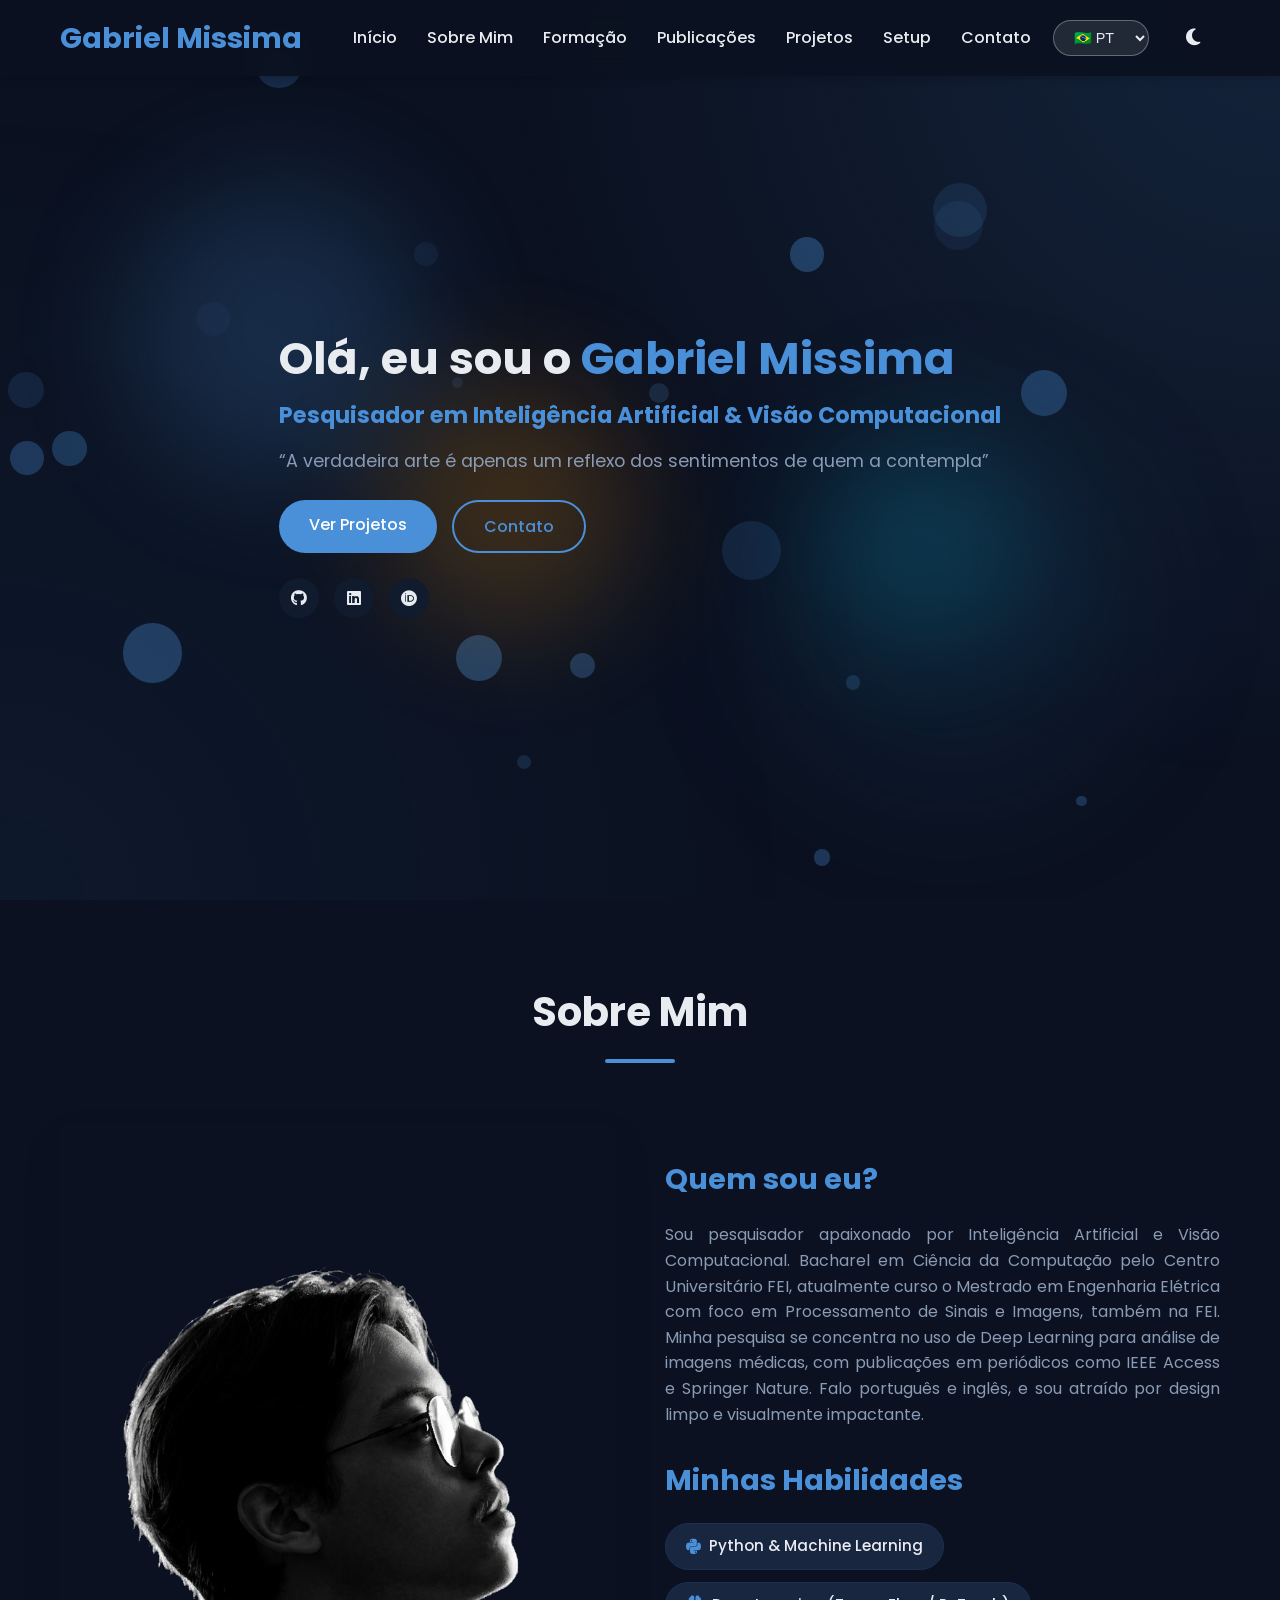
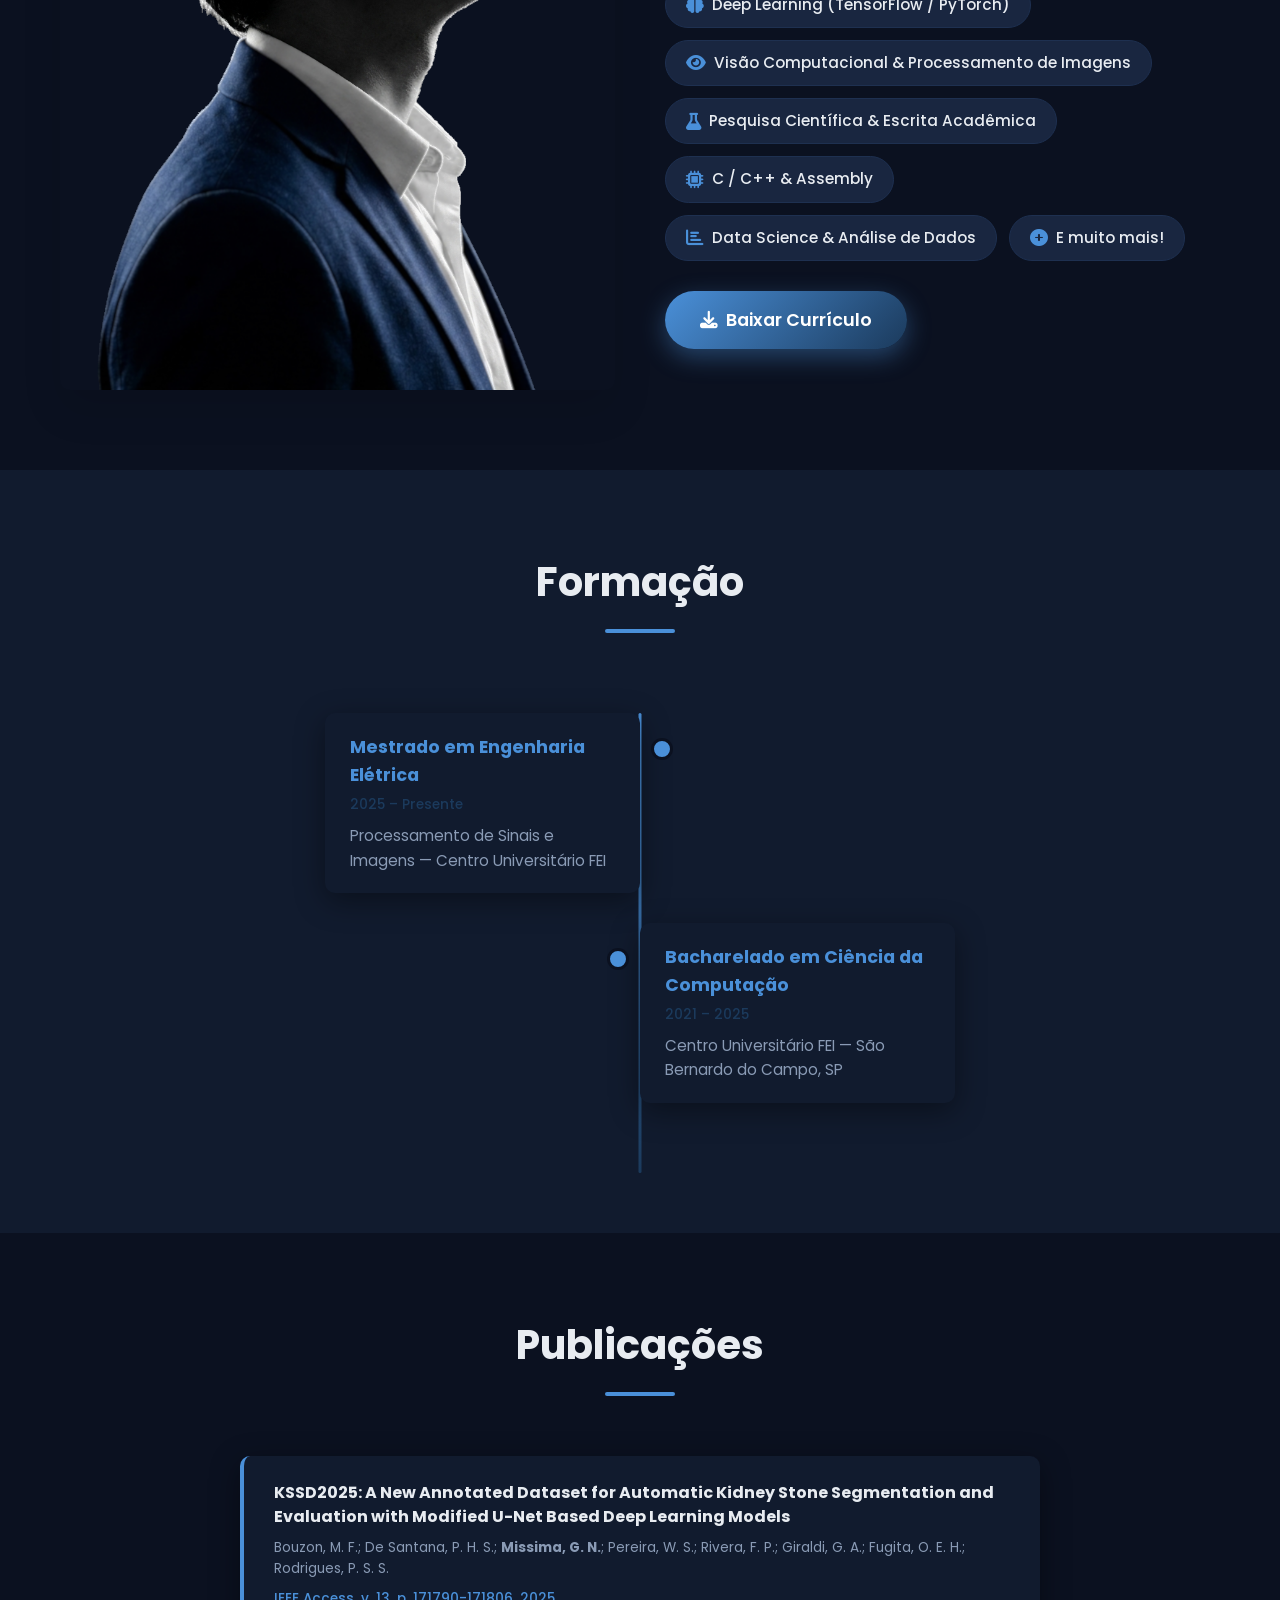
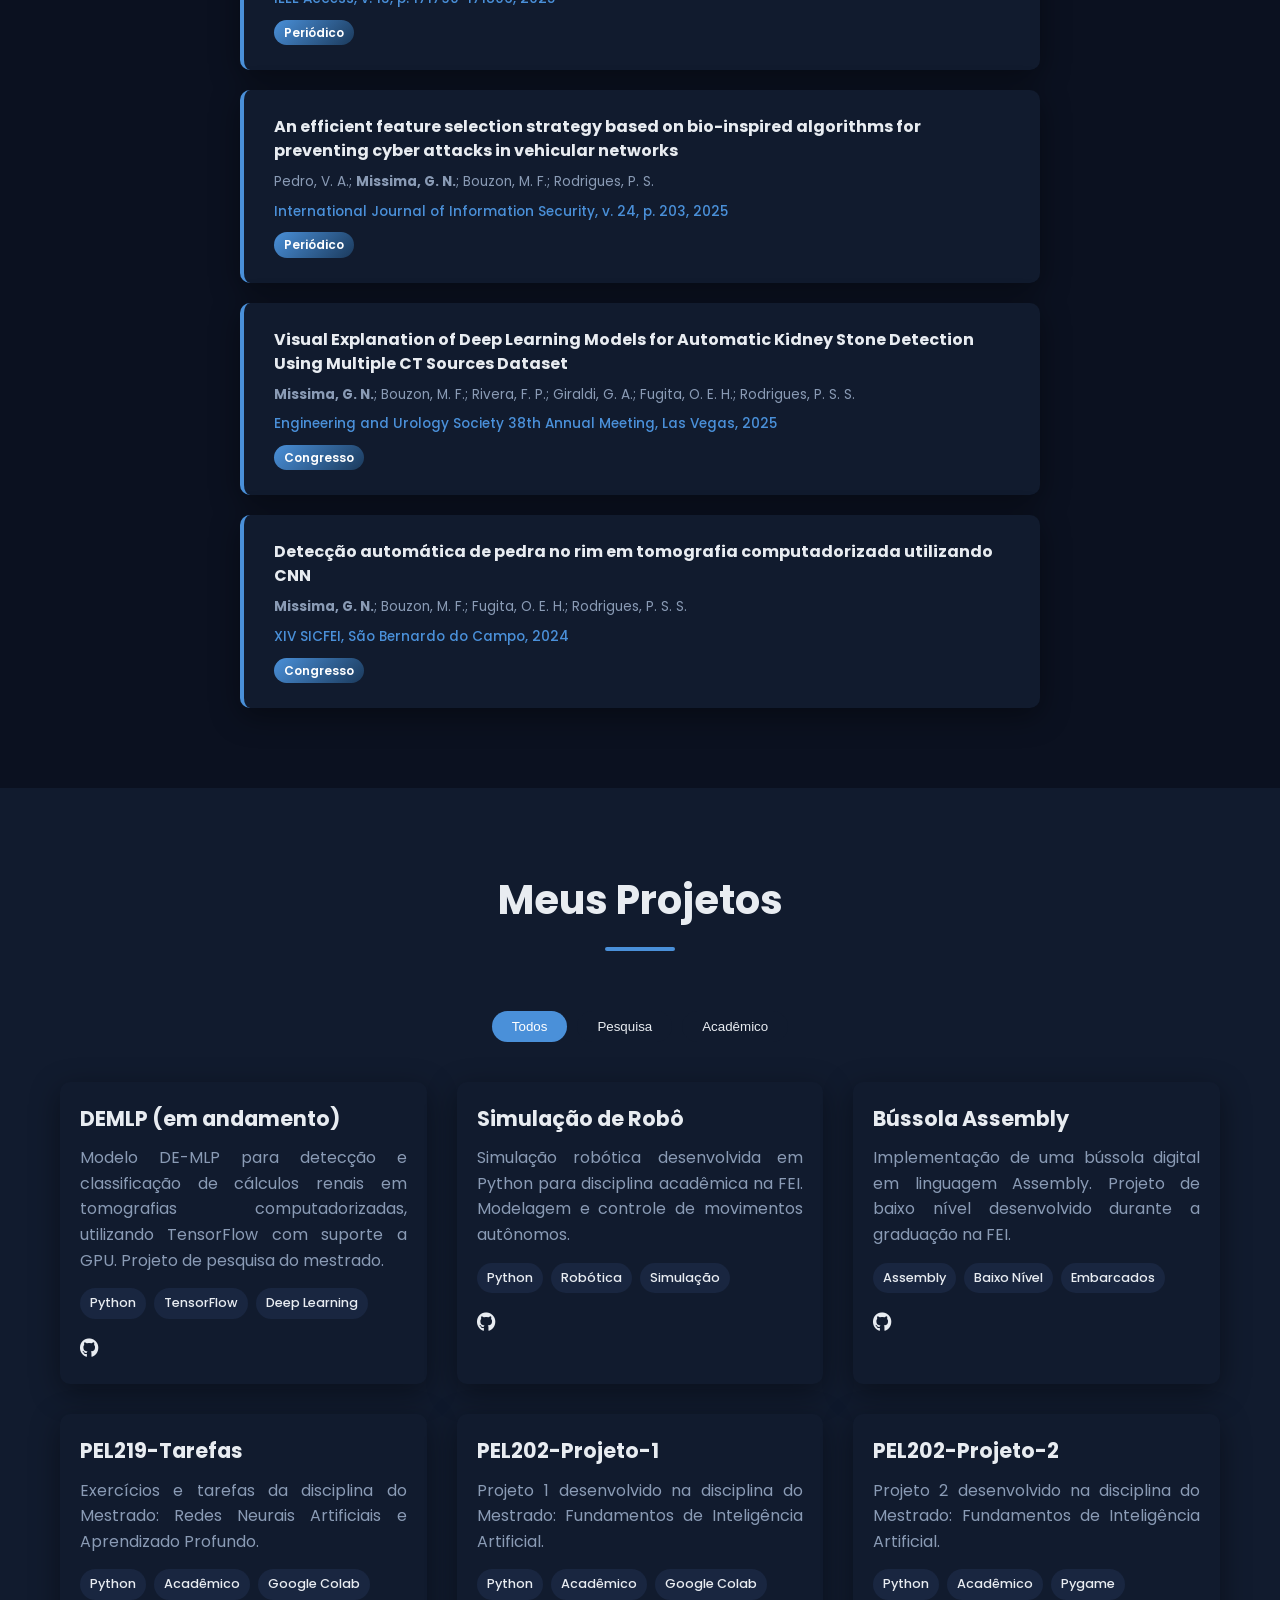
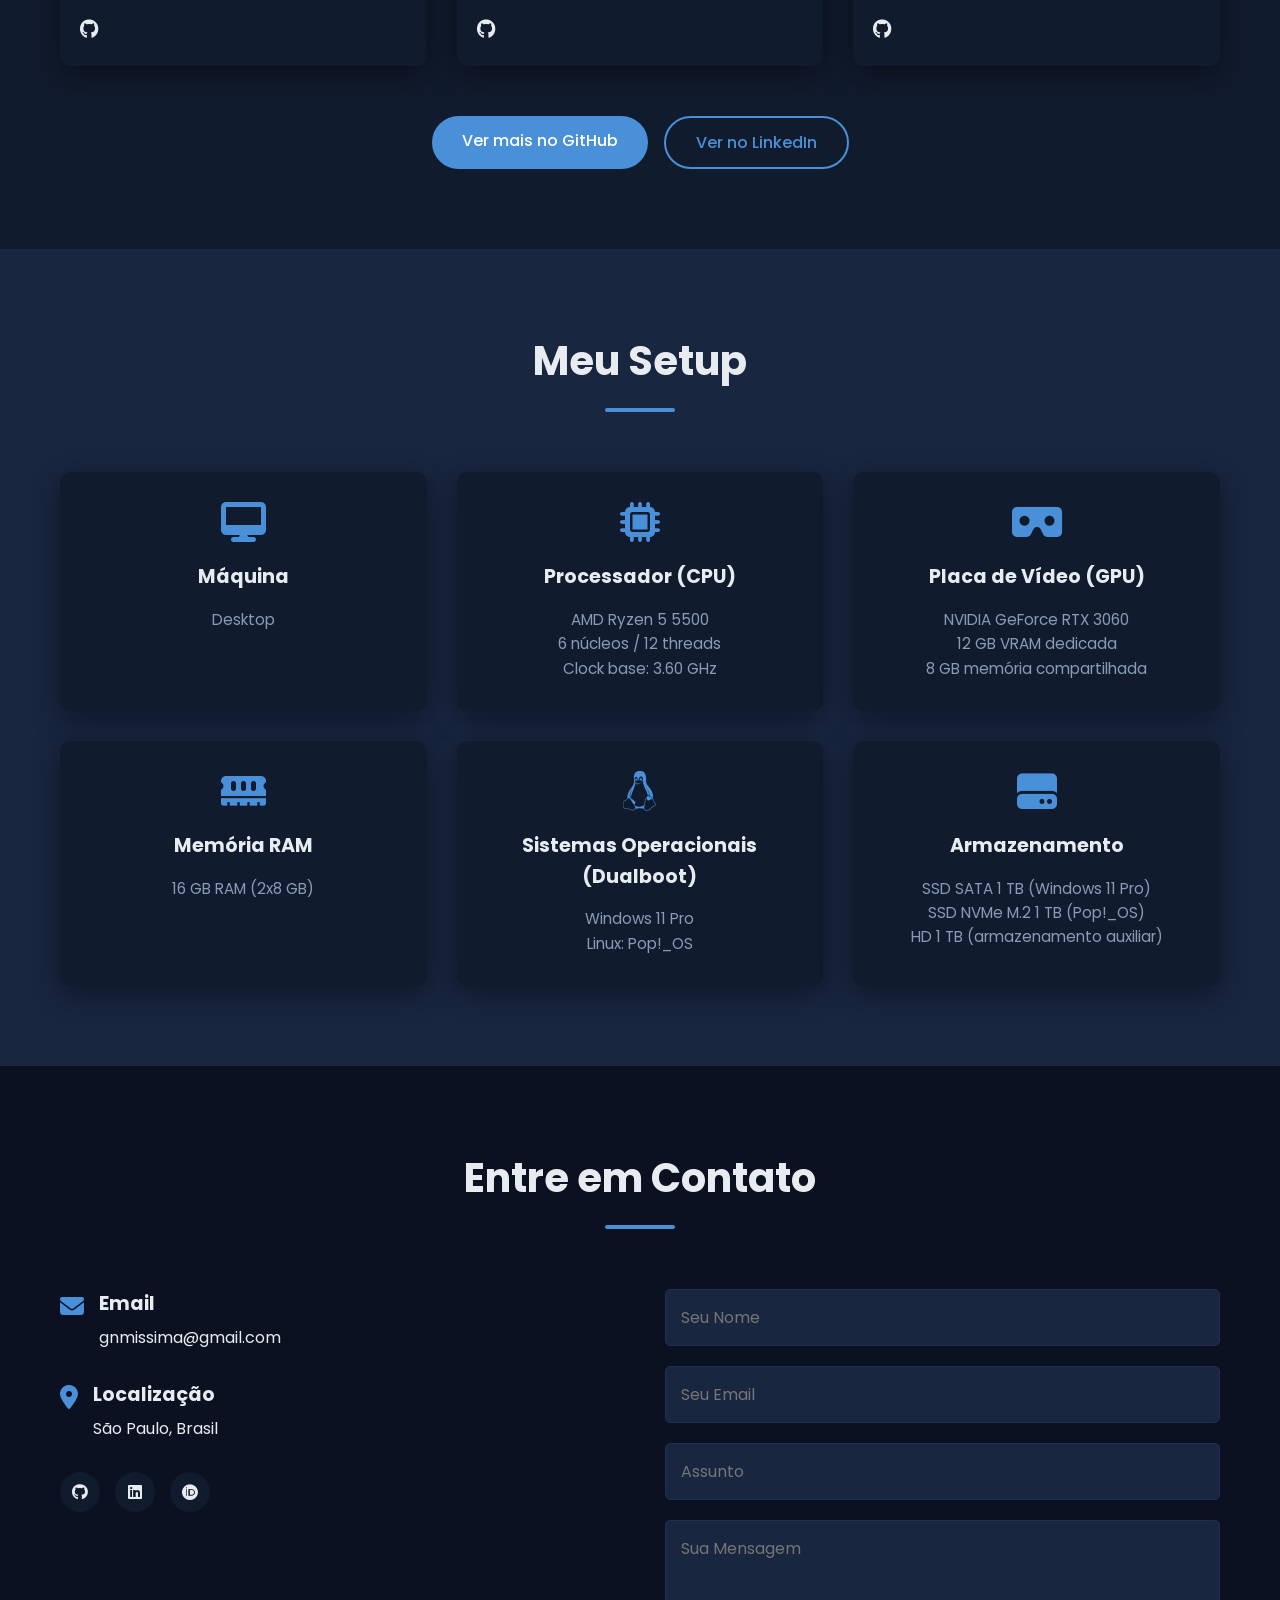
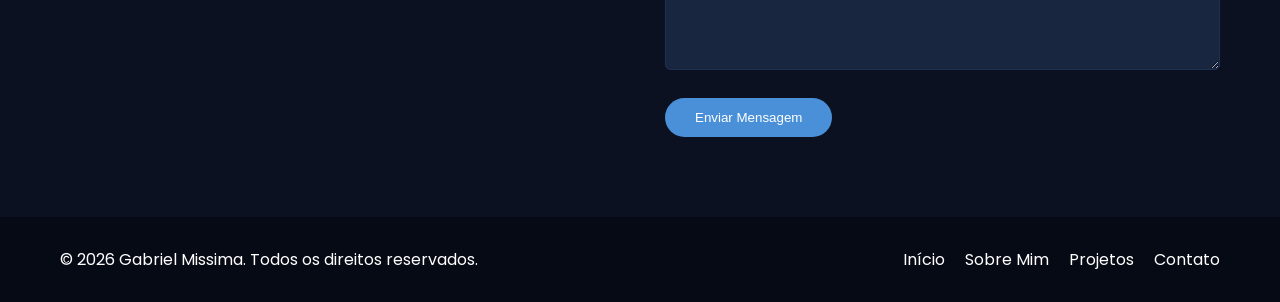
==== commit aad844d4: "feat: update academic projects and its descriptions" ====
--- a/index.html
+++ b/index.html
@@ -268,8 +268,8 @@
                     <div class="project-img"></div>
                     <div class="project-info">
                         <h3 data-translate="project-4-title">PEL219-Tarefas</h3>
-                        <p data-translate="project-4-description">Repositório contendo exercícios e tarefas da
-                            disciplina do Mestrado.</p>
+                        <p data-translate="project-4-description">Exercícios e tarefas da disciplina do Mestrado:
+                            Redes Neurais Artificiais e Aprendizado Profundo.</p>
                         <div class="project-tags">
                             <span>Python</span>
                             <span data-translate="tag-academic">Acadêmico</span>
@@ -281,21 +281,39 @@
                         </div>
                     </div>
                 </div>
-                <!-- 5. PEL202-Projetos -->
+                <!-- 5. PEL202-Projeto-1 -->
                 <div class="project-card" data-category="academic">
                     <div class="project-img"></div>
                     <div class="project-info">
-                        <h3 data-translate="project-5-title">PEL202-Projetos</h3>
-                        <p data-translate="project-5-description">Repositório contendo projetos desenvolvidos na
-                            disciplina do Mestrado.</p>
+                        <h3 data-translate="project-5-title">PEL202-Projeto-1</h3>
+                        <p data-translate="project-5-description">Projeto 1 desenvolvido na disciplina do Mestrado:
+                            Fundamentos de Inteligência Artificial.</p>
                         <div class="project-tags">
                             <span>Python</span>
                             <span data-translate="tag-academic">Acadêmico</span>
                             <span>Google Colab</span>
                         </div>
                         <div class="project-links">
-                            <a href="https://github.com/reh2G/PEL202-Projetos" target="_blank" rel="noopener noreferrer"
-                                title="Repositório GitHub"><i class="fab fa-github"></i></a>
+                            <a href="https://github.com/reh2G/PEL202-Projeto-1" target="_blank"
+                                rel="noopener noreferrer" title="Repositório GitHub"><i class="fab fa-github"></i></a>
+                        </div>
+                    </div>
+                </div>
+                <!-- 6. PEL202-Projeto-2 -->
+                <div class="project-card" data-category="academic">
+                    <div class="project-img"></div>
+                    <div class="project-info">
+                        <h3 data-translate="project-6-title">PEL202-Projeto-2</h3>
+                        <p data-translate="project-6-description">Projeto 2 desenvolvido na disciplina do Mestrado:
+                            Fundamentos de Inteligência Artificial.</p>
+                        <div class="project-tags">
+                            <span>Python</span>
+                            <span data-translate="tag-academic">Acadêmico</span>
+                            <span>Pygame</span>
+                        </div>
+                        <div class="project-links">
+                            <a href="https://github.com/reh2G/PEL202-Projeto-2" target="_blank"
+                                rel="noopener noreferrer" title="Repositório GitHub"><i class="fab fa-github"></i></a>
                         </div>
                     </div>
                 </div>
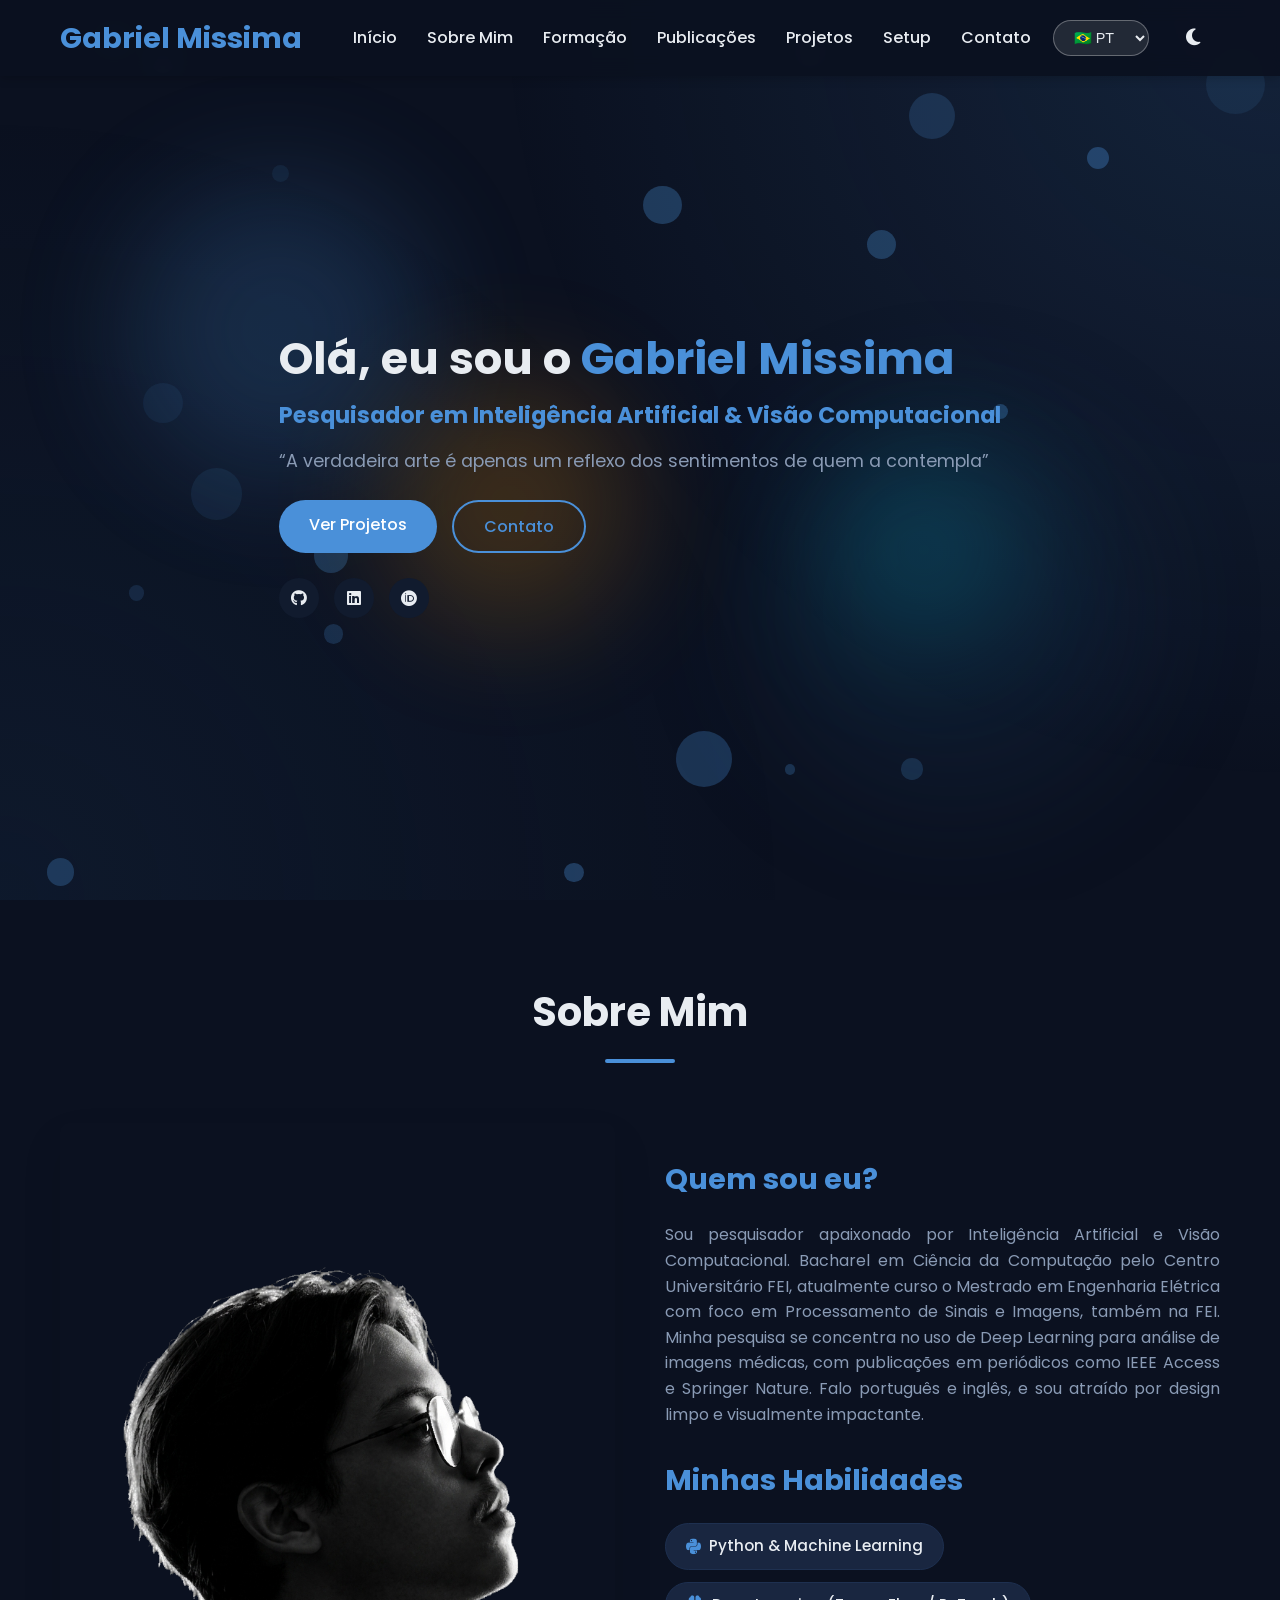
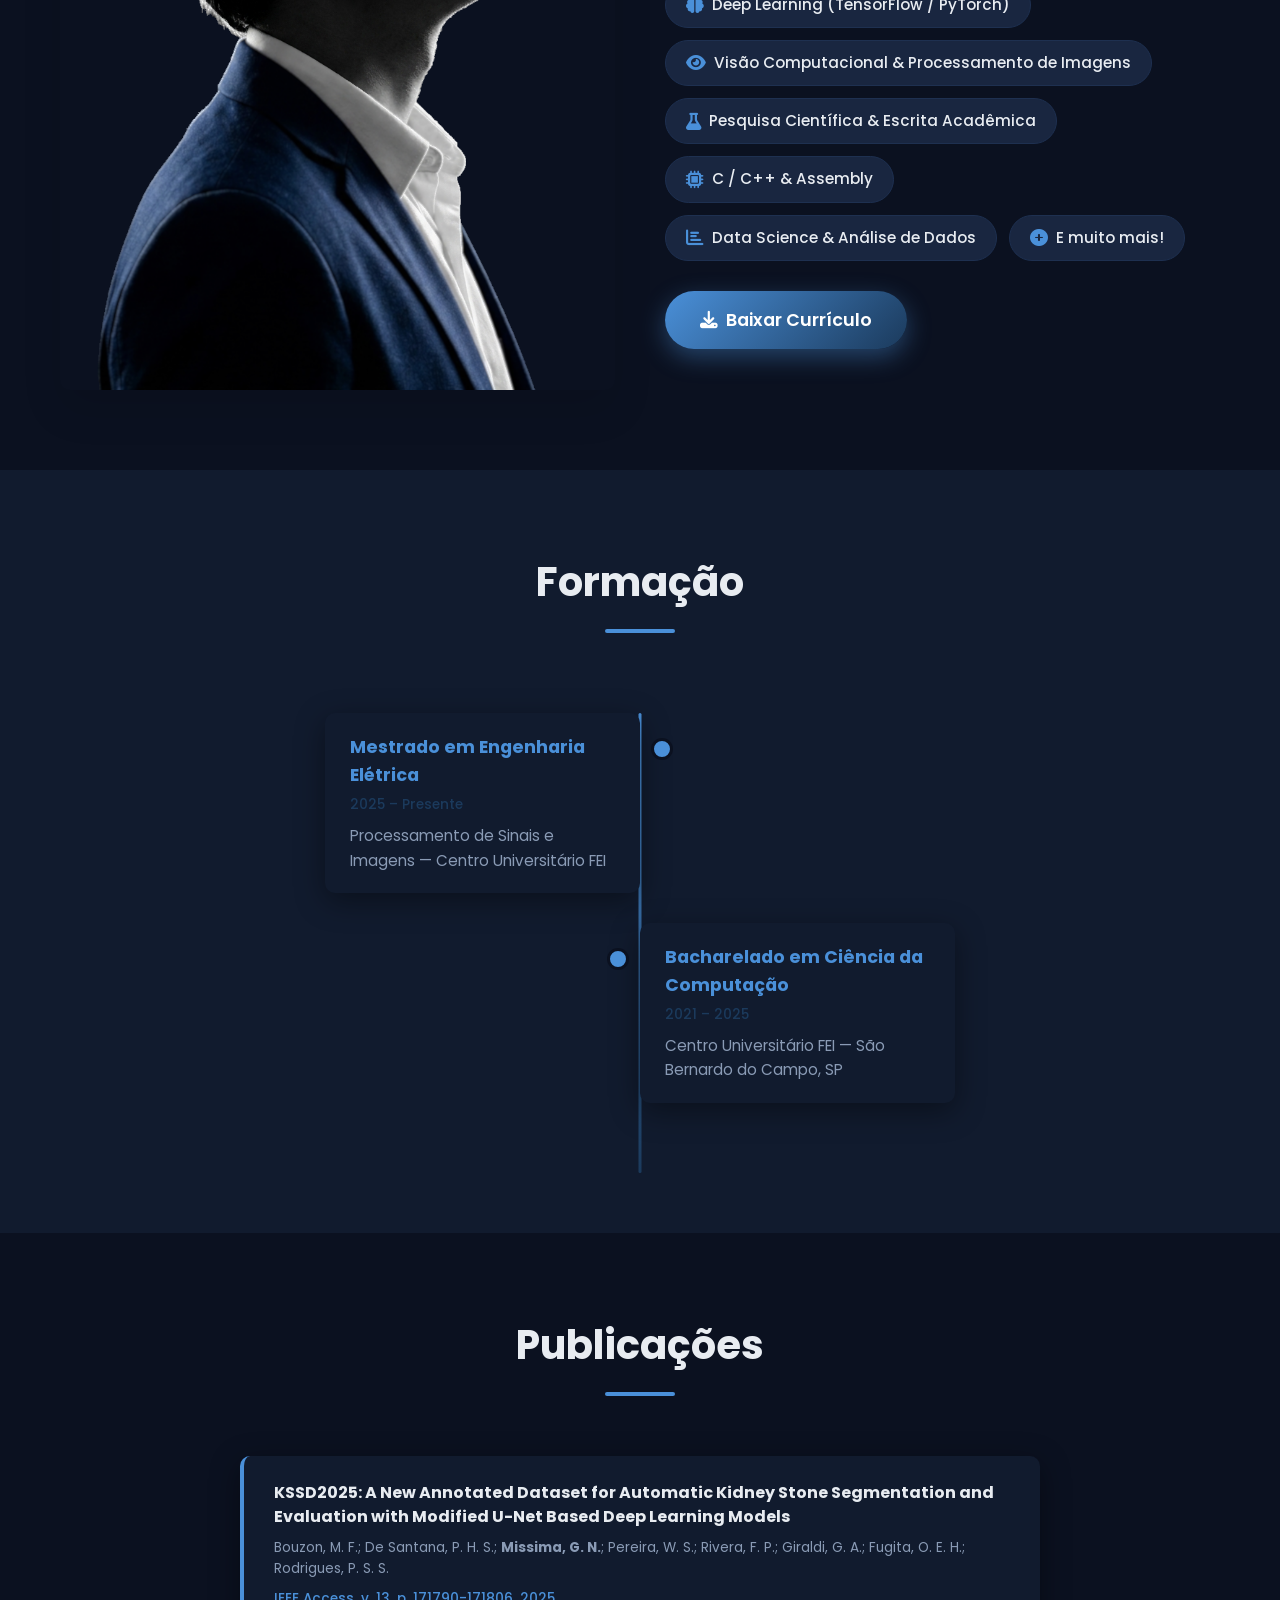
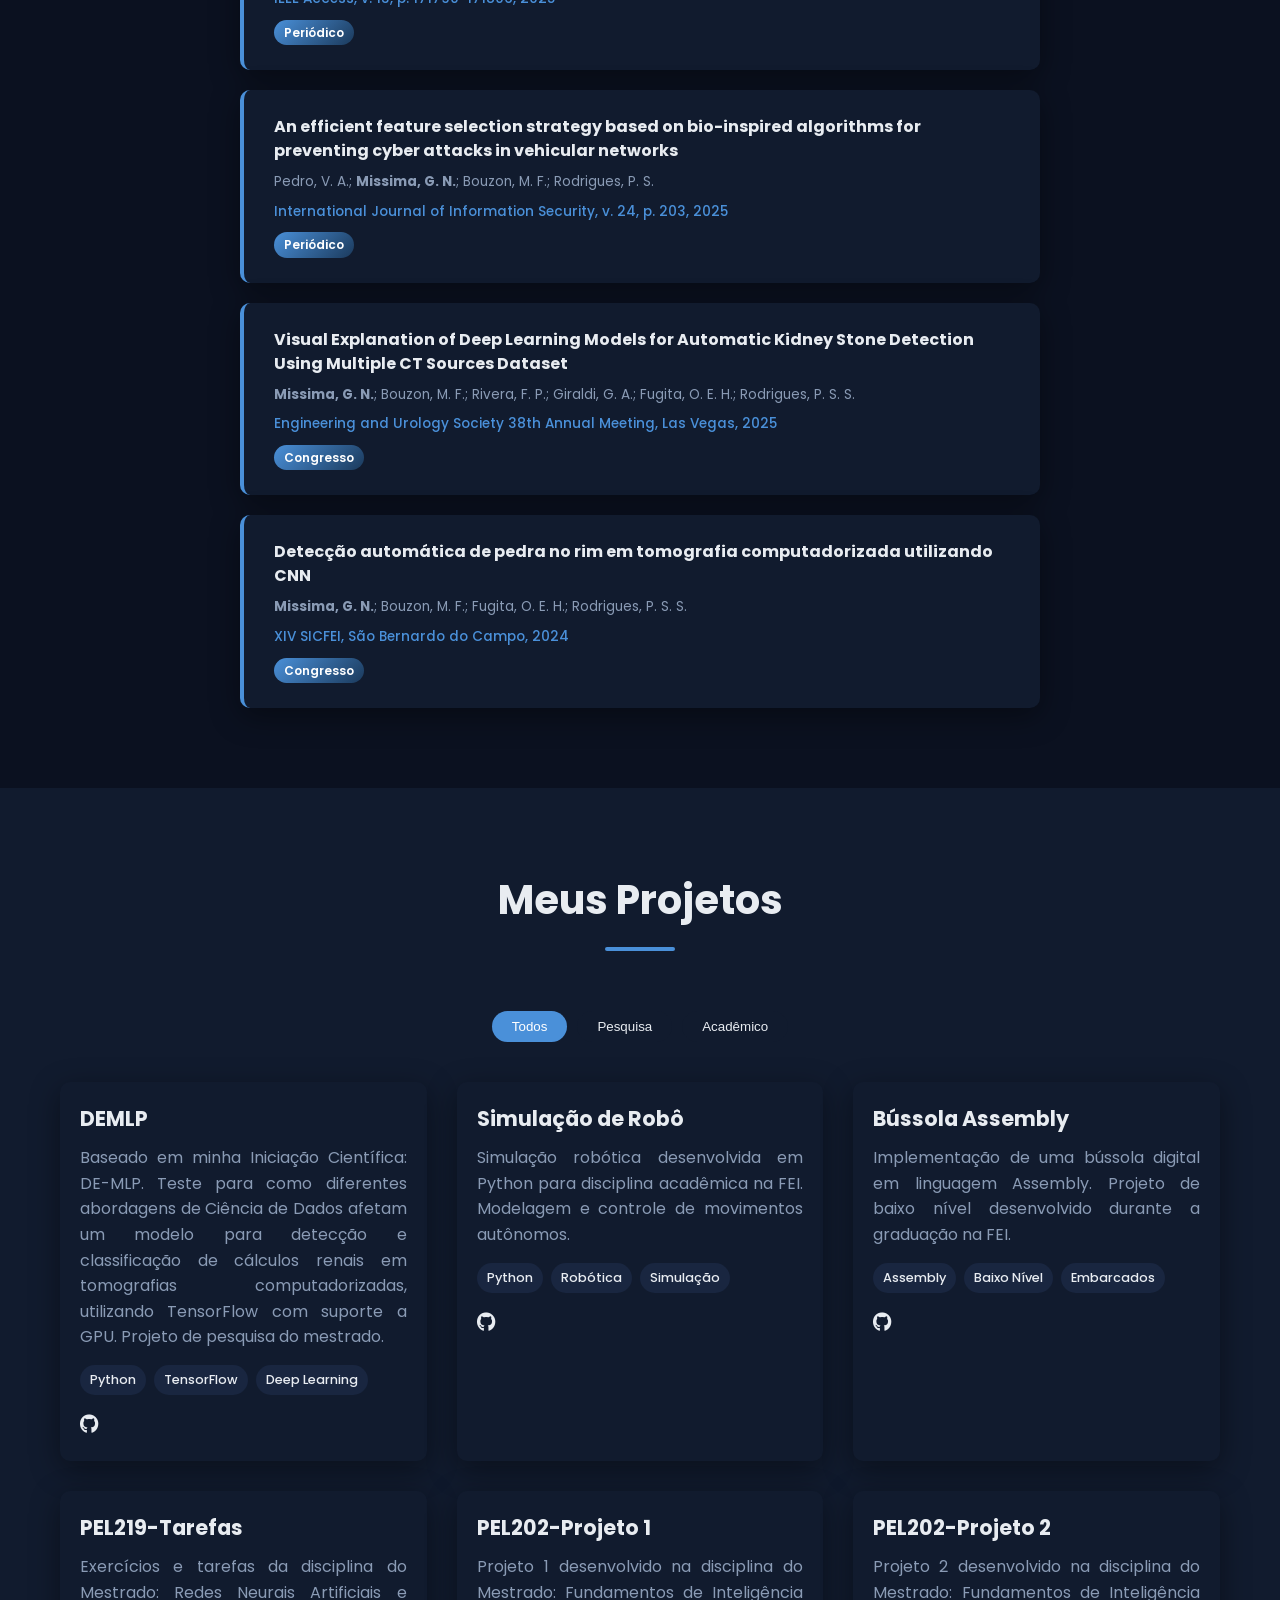
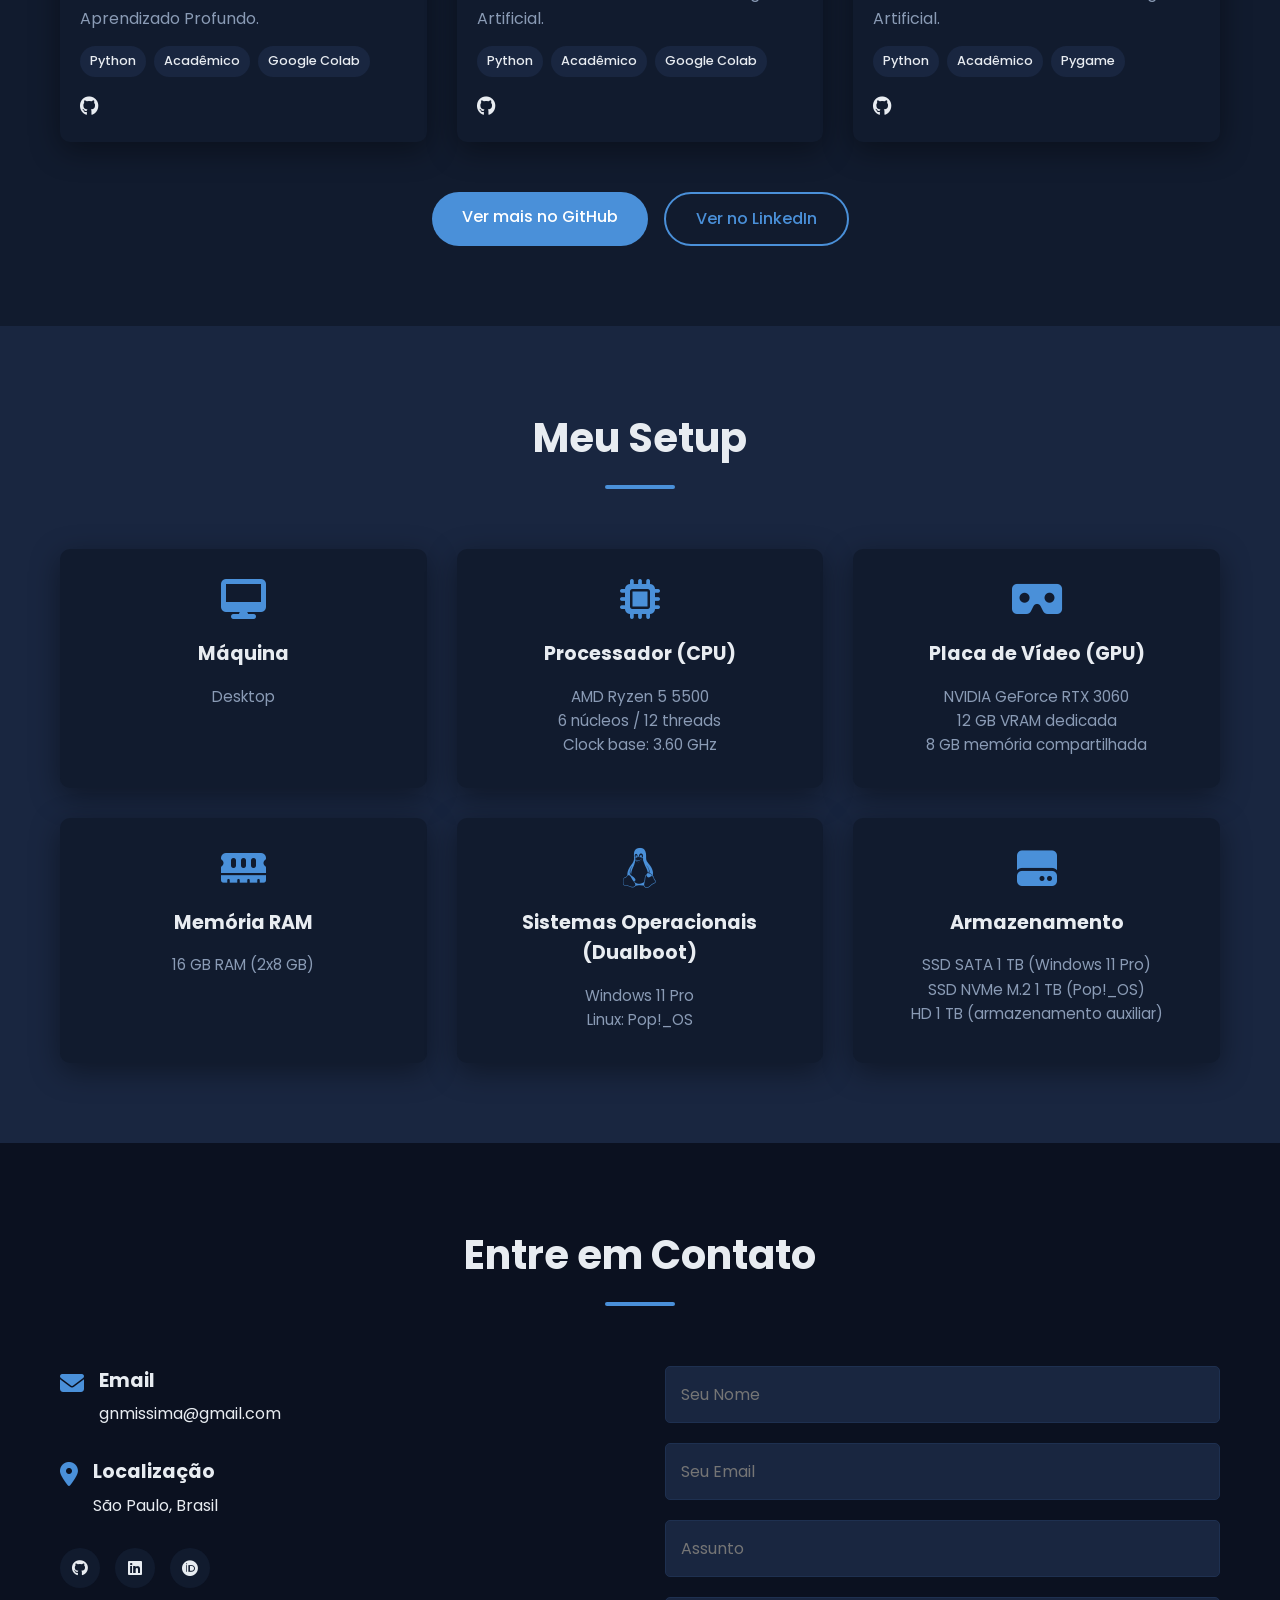
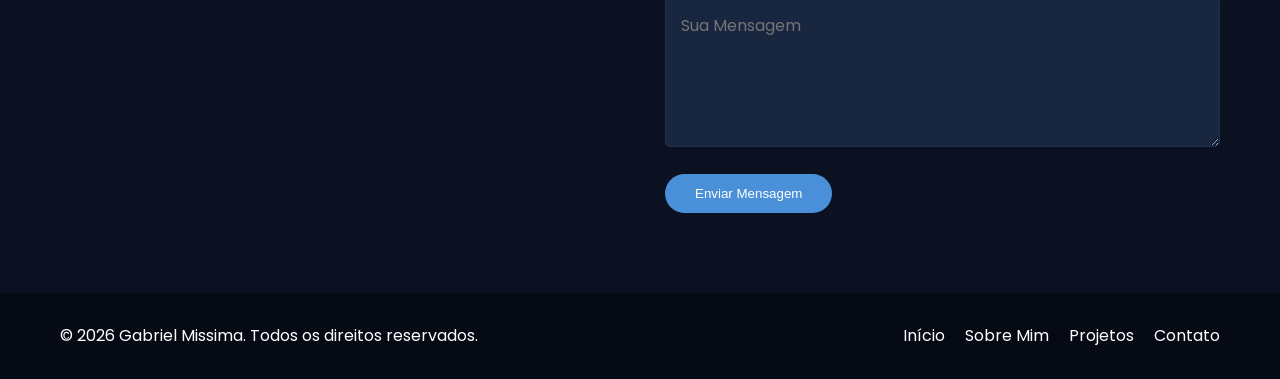
==== commit 41a41bbb: "feat: update project descriptions and normalize naming conventions in CV and website translations" ====
--- a/index.html
+++ b/index.html
@@ -213,9 +213,10 @@
                     <div class="project-img"></div>
                     <div class="project-info">
                         <h3 data-translate="project-1-title">DEMLP (em andamento)</h3>
-                        <p data-translate="project-1-description">Modelo DE-MLP para detecção e classificação de
-                            cálculos renais em tomografias computadorizadas, utilizando TensorFlow com suporte a GPU.
-                            Projeto de pesquisa do mestrado.</p>
+                        <p data-translate="project-1-description">Baseado em minha Iniciação Científica: DE-MLP. Teste
+                            para como diferentes abordagens de Ciência de Dados afetam um modelo para detecção e
+                            classificação de cálculos renais em tomografias computadorizadas, utilizando TensorFlow com
+                            suporte a GPU. Projeto de pesquisa do mestrado.</p>
                         <div class="project-tags">
                             <span>Python</span>
                             <span>TensorFlow</span>
@@ -281,11 +282,11 @@
                         </div>
                     </div>
                 </div>
-                <!-- 5. PEL202-Projeto-1 -->
+                <!-- 5. PEL202-Projeto 1 -->
                 <div class="project-card" data-category="academic">
                     <div class="project-img"></div>
                     <div class="project-info">
-                        <h3 data-translate="project-5-title">PEL202-Projeto-1</h3>
+                        <h3 data-translate="project-5-title">PEL202-Projeto 1</h3>
                         <p data-translate="project-5-description">Projeto 1 desenvolvido na disciplina do Mestrado:
                             Fundamentos de Inteligência Artificial.</p>
                         <div class="project-tags">
@@ -299,11 +300,11 @@
                         </div>
                     </div>
                 </div>
-                <!-- 6. PEL202-Projeto-2 -->
+                <!-- 6. PEL202-Projeto 2 -->
                 <div class="project-card" data-category="academic">
                     <div class="project-img"></div>
                     <div class="project-info">
-                        <h3 data-translate="project-6-title">PEL202-Projeto-2</h3>
+                        <h3 data-translate="project-6-title">PEL202-Projeto 2</h3>
                         <p data-translate="project-6-description">Projeto 2 desenvolvido na disciplina do Mestrado:
                             Fundamentos de Inteligência Artificial.</p>
                         <div class="project-tags">
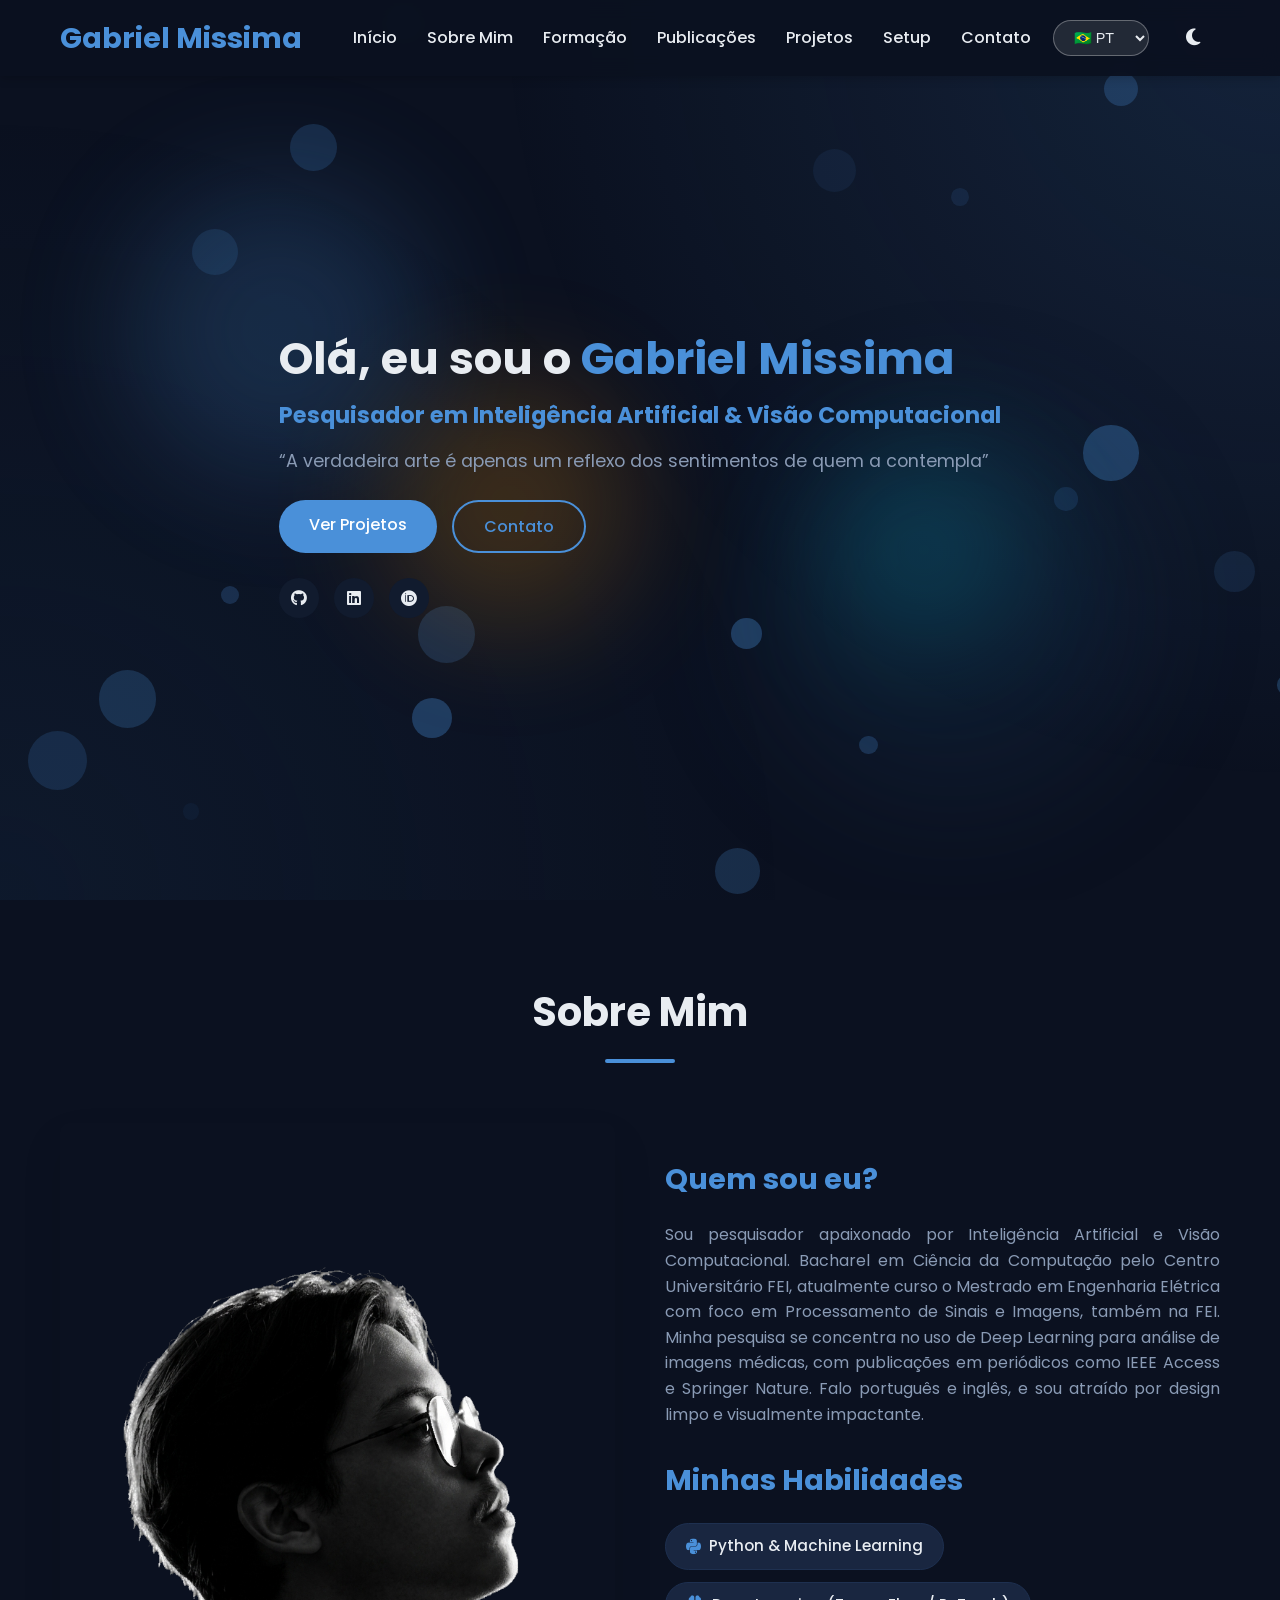
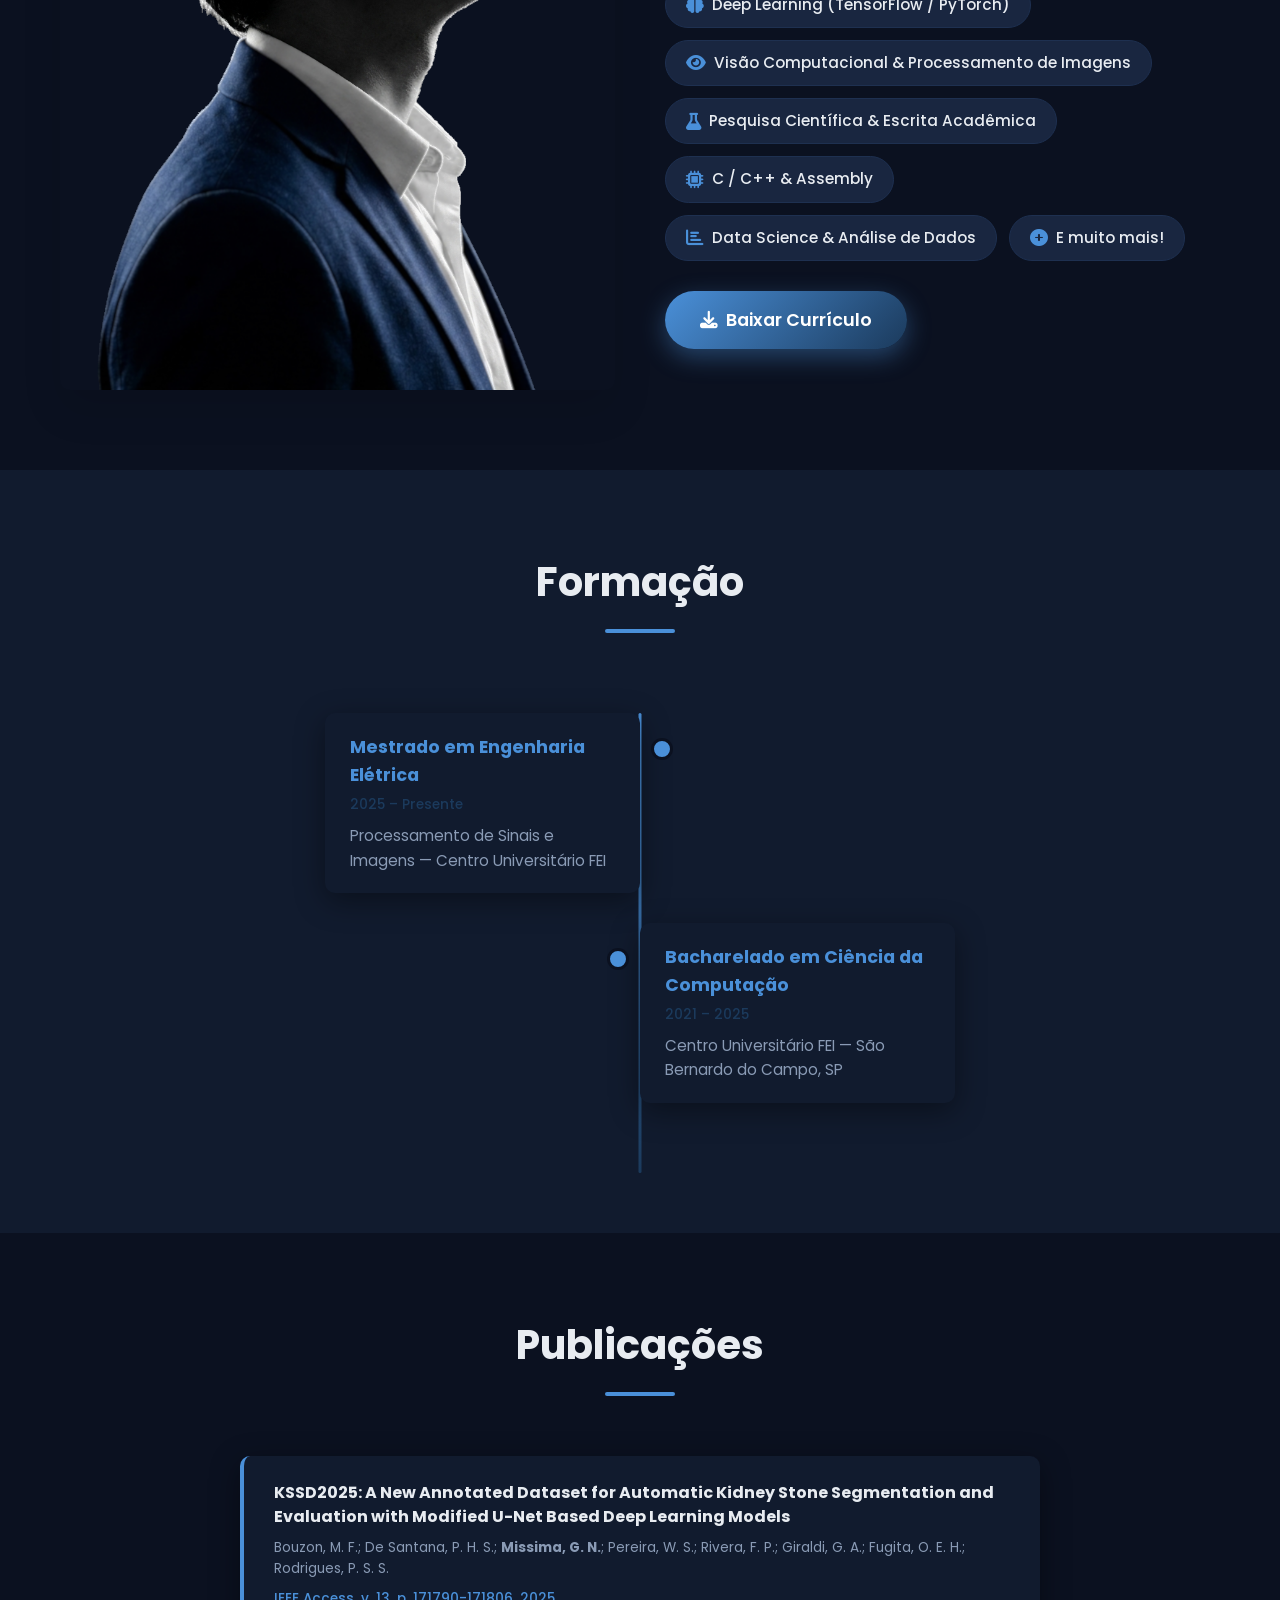
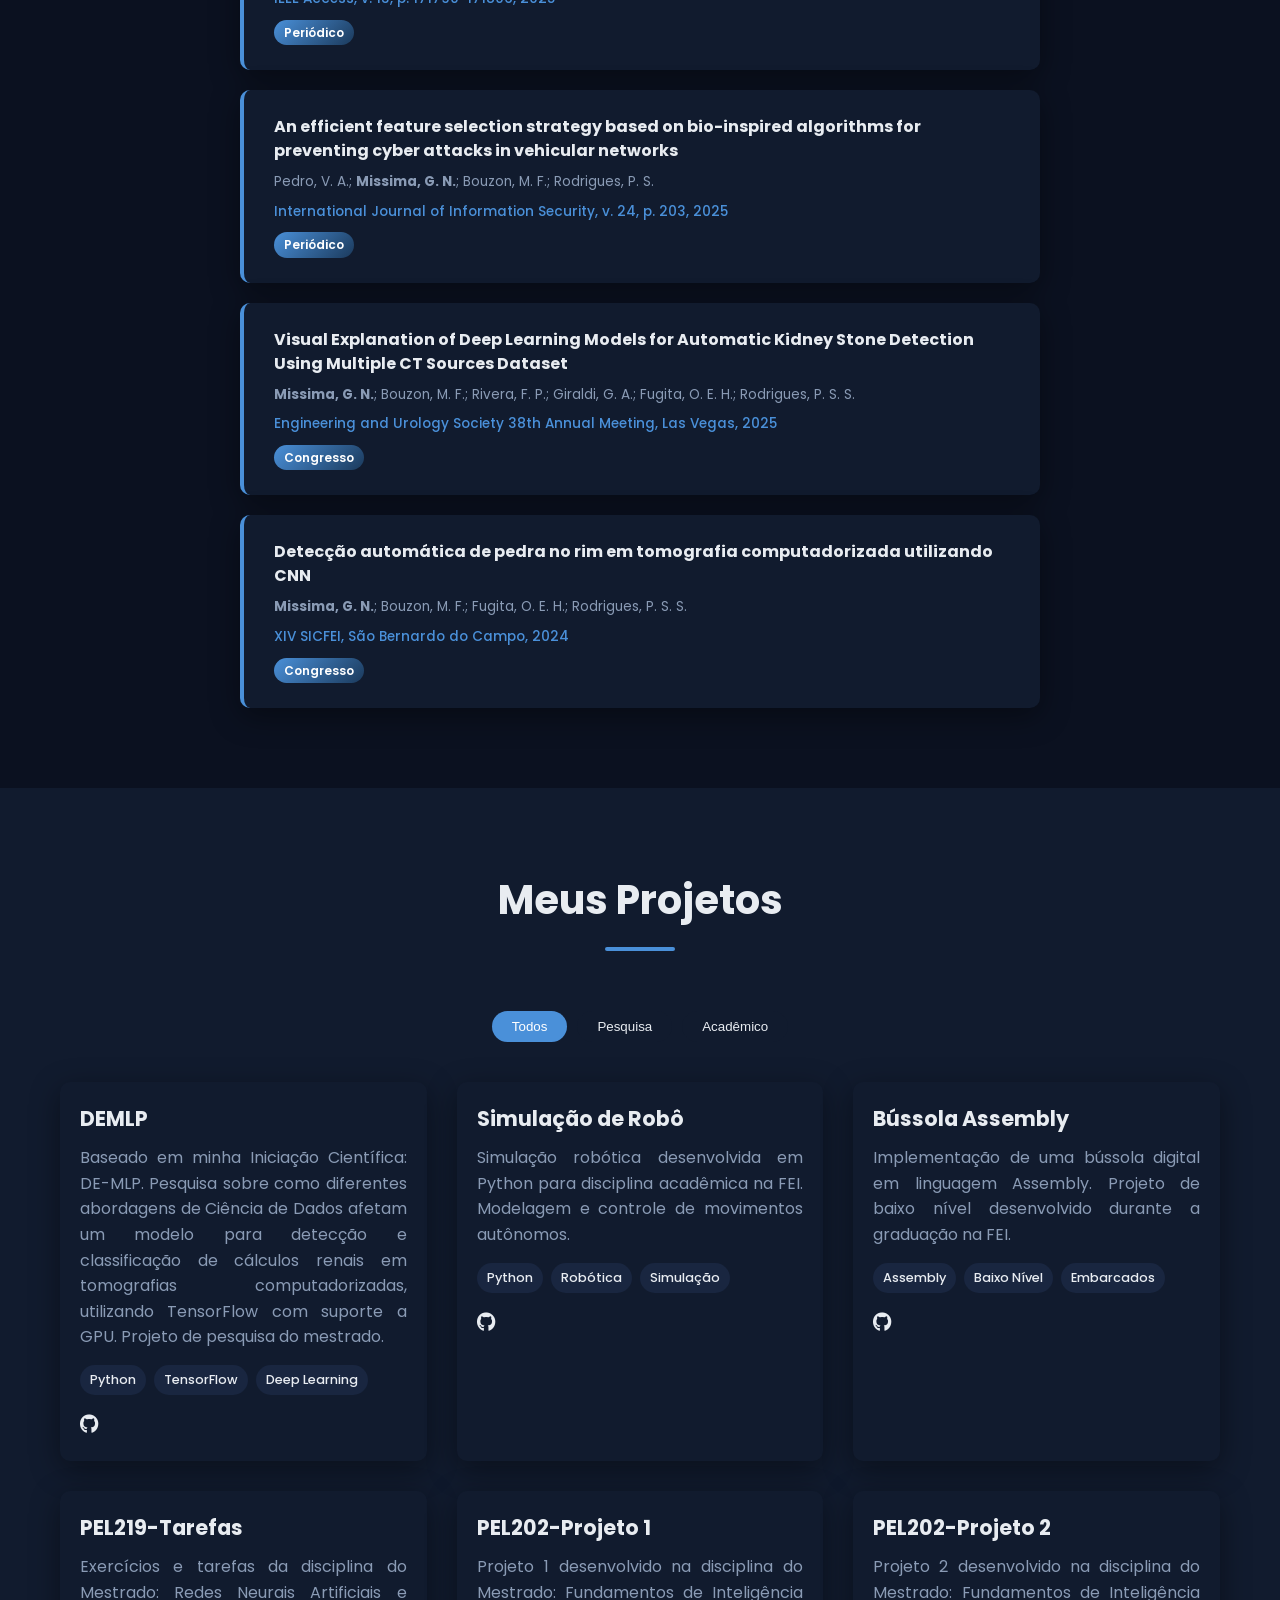
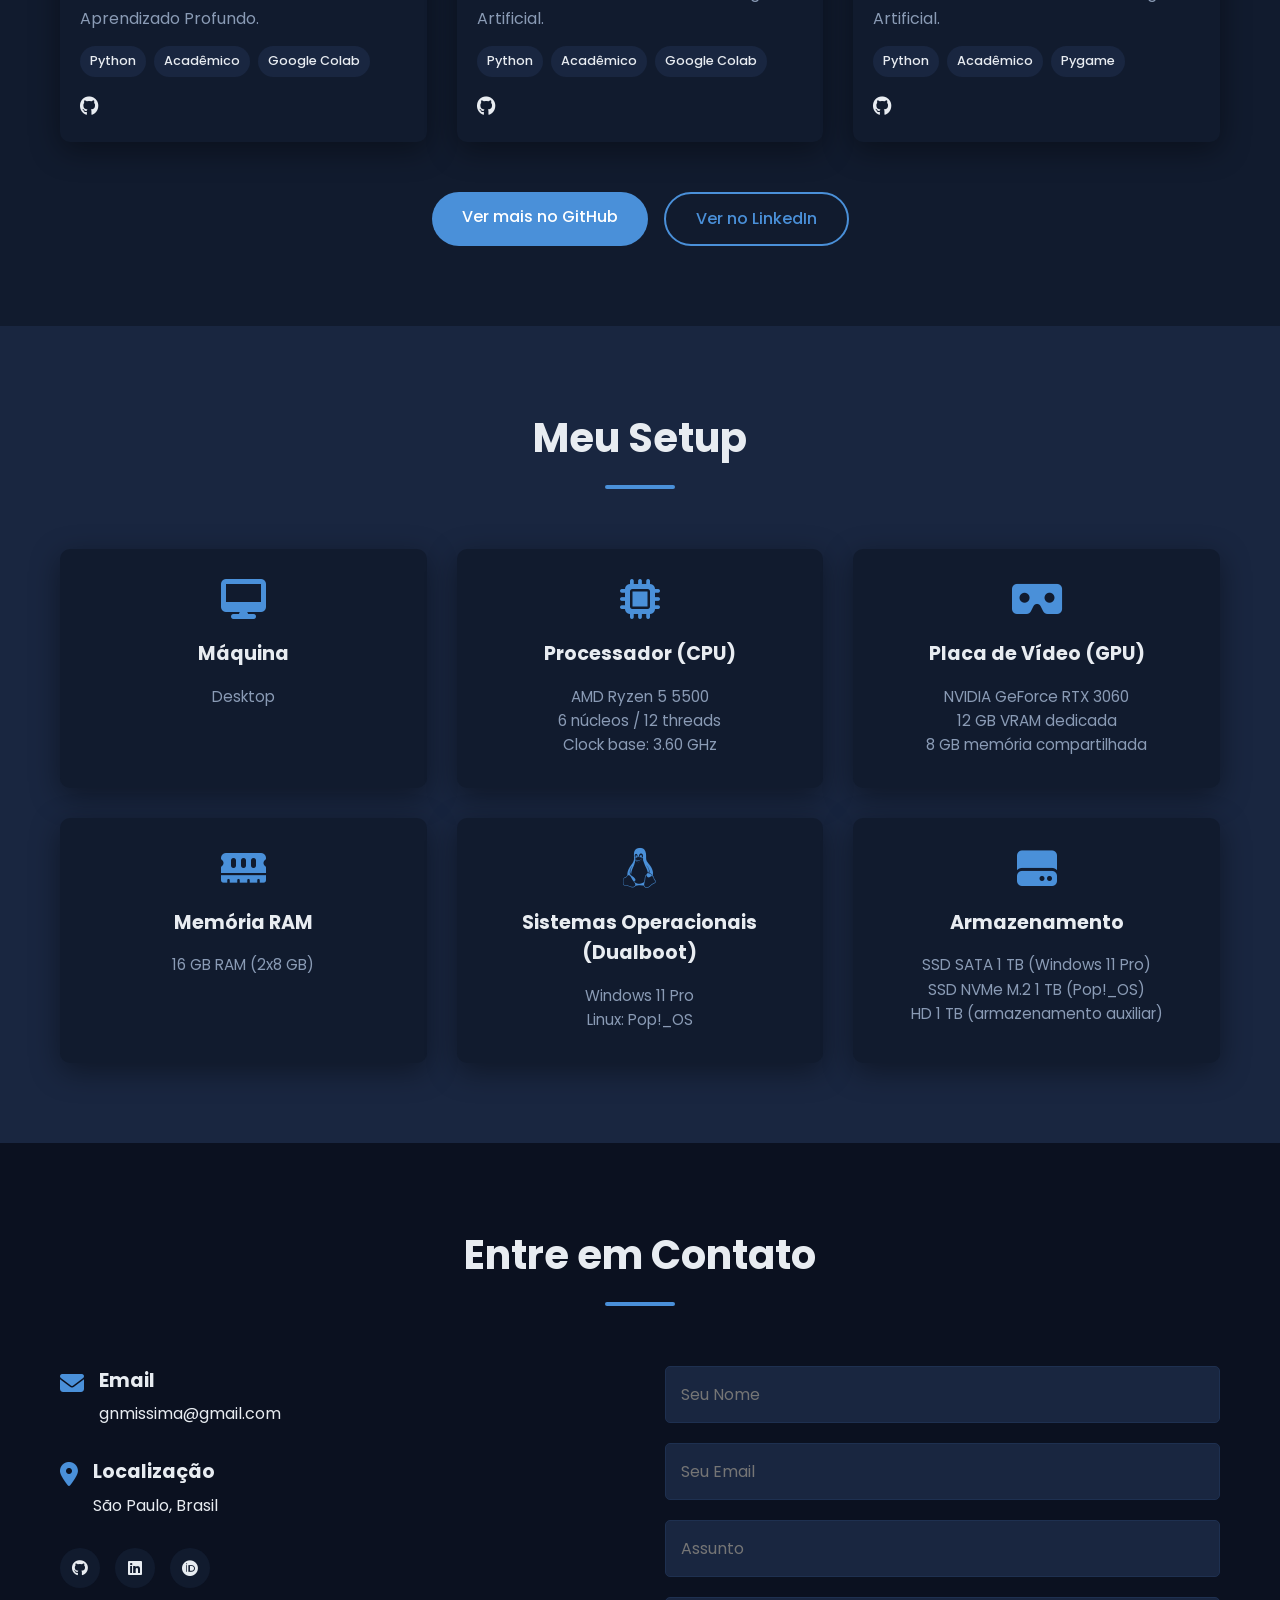
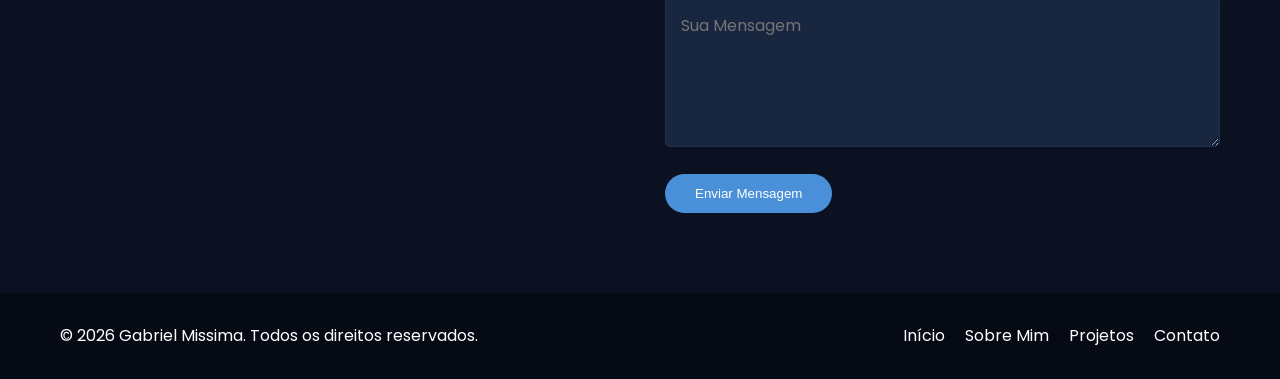
==== commit bf49706c: "docs: update DEMLP project description for better clarity in both languages" ====
--- a/index.html
+++ b/index.html
@@ -213,10 +213,10 @@
                     <div class="project-img"></div>
                     <div class="project-info">
                         <h3 data-translate="project-1-title">DEMLP (em andamento)</h3>
-                        <p data-translate="project-1-description">Baseado em minha Iniciação Científica: DE-MLP. Teste
-                            para como diferentes abordagens de Ciência de Dados afetam um modelo para detecção e
-                            classificação de cálculos renais em tomografias computadorizadas, utilizando TensorFlow com
-                            suporte a GPU. Projeto de pesquisa do mestrado.</p>
+                        <p data-translate="project-1-description">Baseado em minha Iniciação Científica: DE-MLP.
+                            Pesquisa sobre como diferentes abordagens de Ciência de Dados afetam um modelo para detecção
+                            e classificação de cálculos renais em tomografias computadorizadas, utilizando TensorFlow
+                            com suporte a GPU. Projeto de pesquisa do mestrado.</p>
                         <div class="project-tags">
                             <span>Python</span>
                             <span>TensorFlow</span>
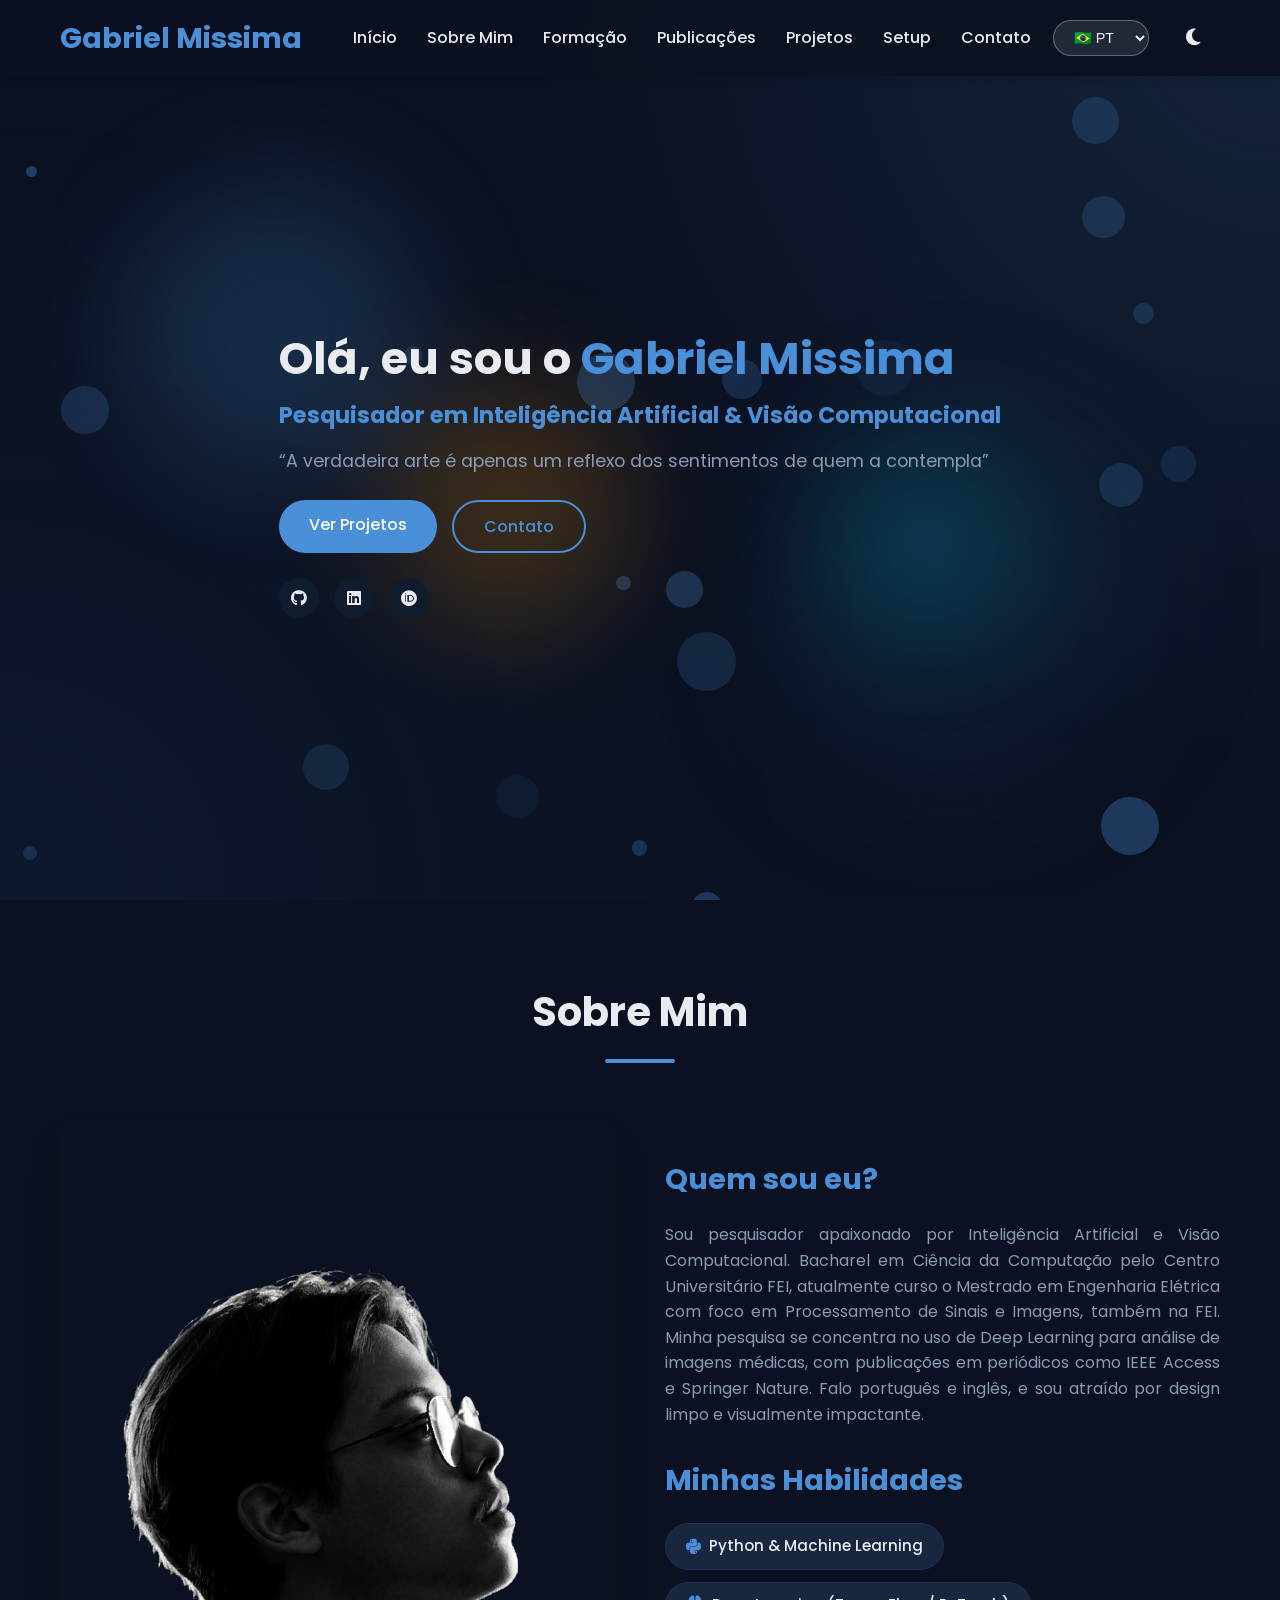
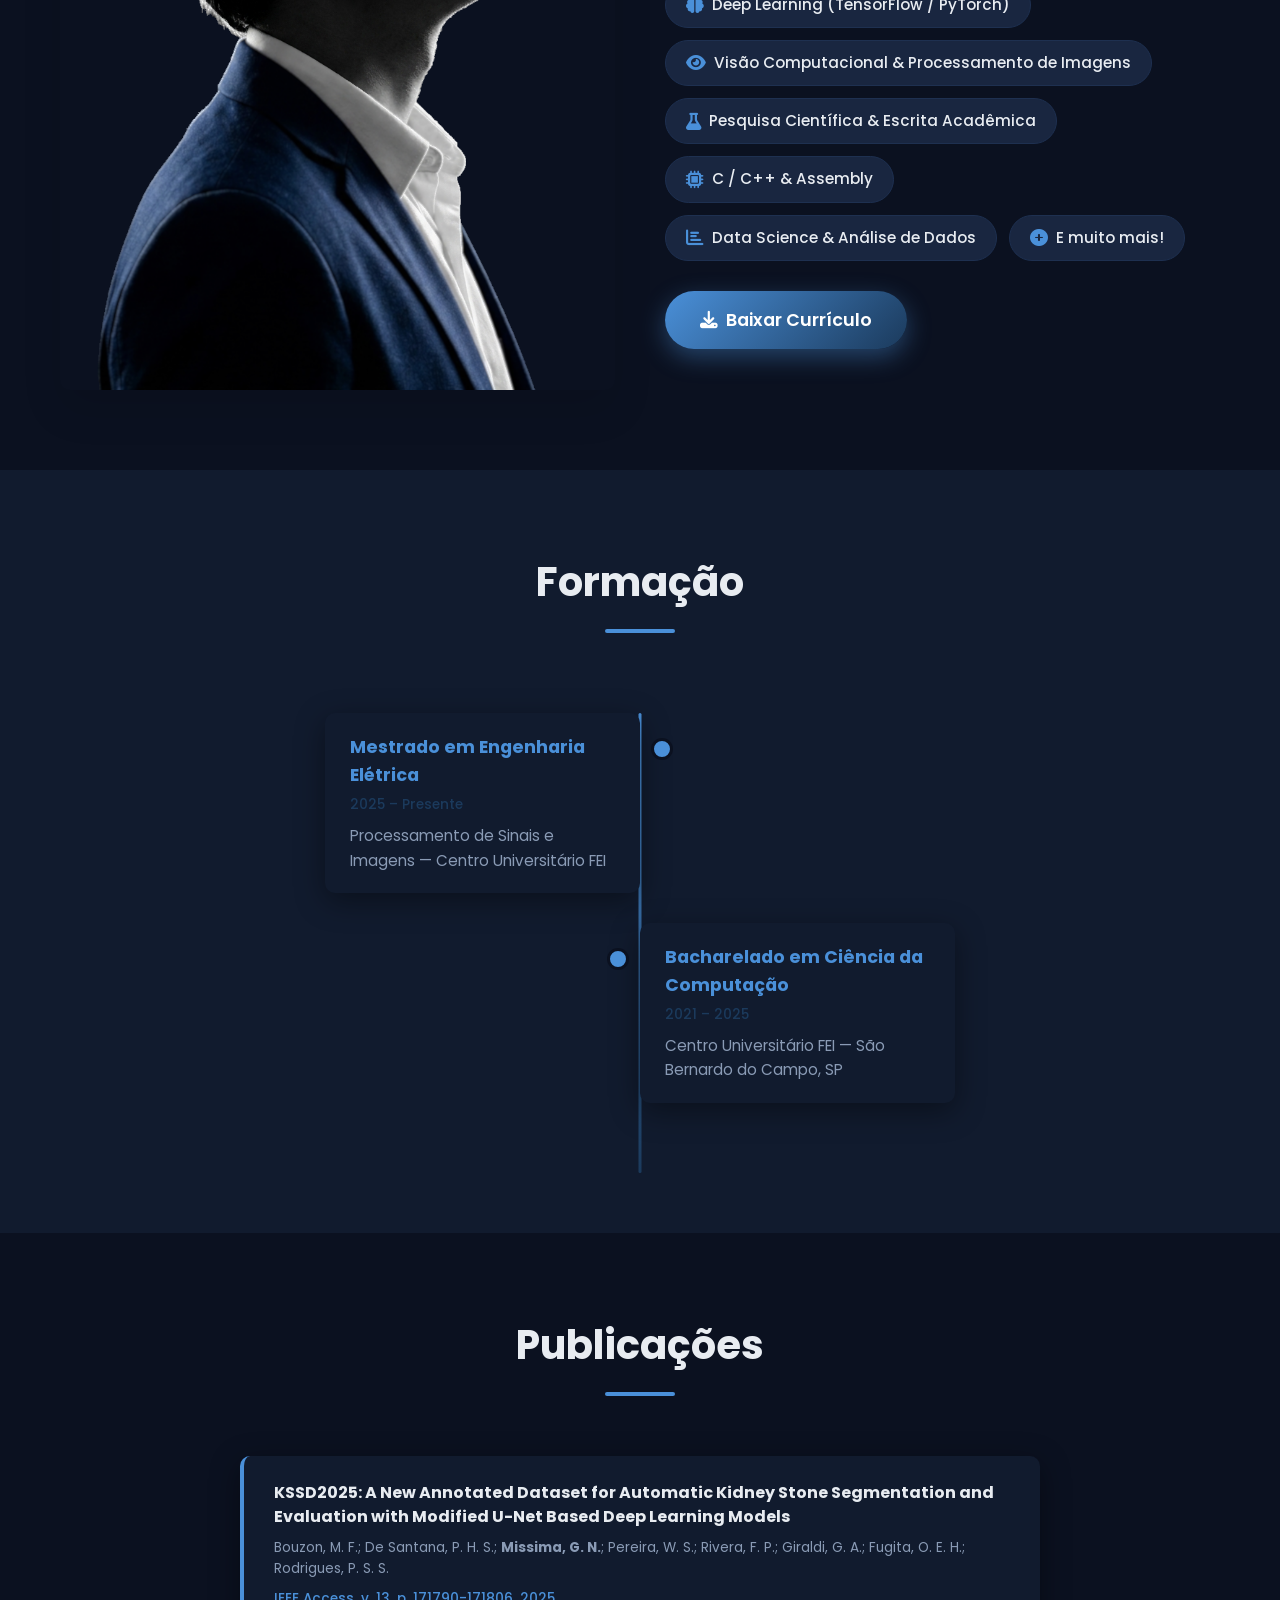
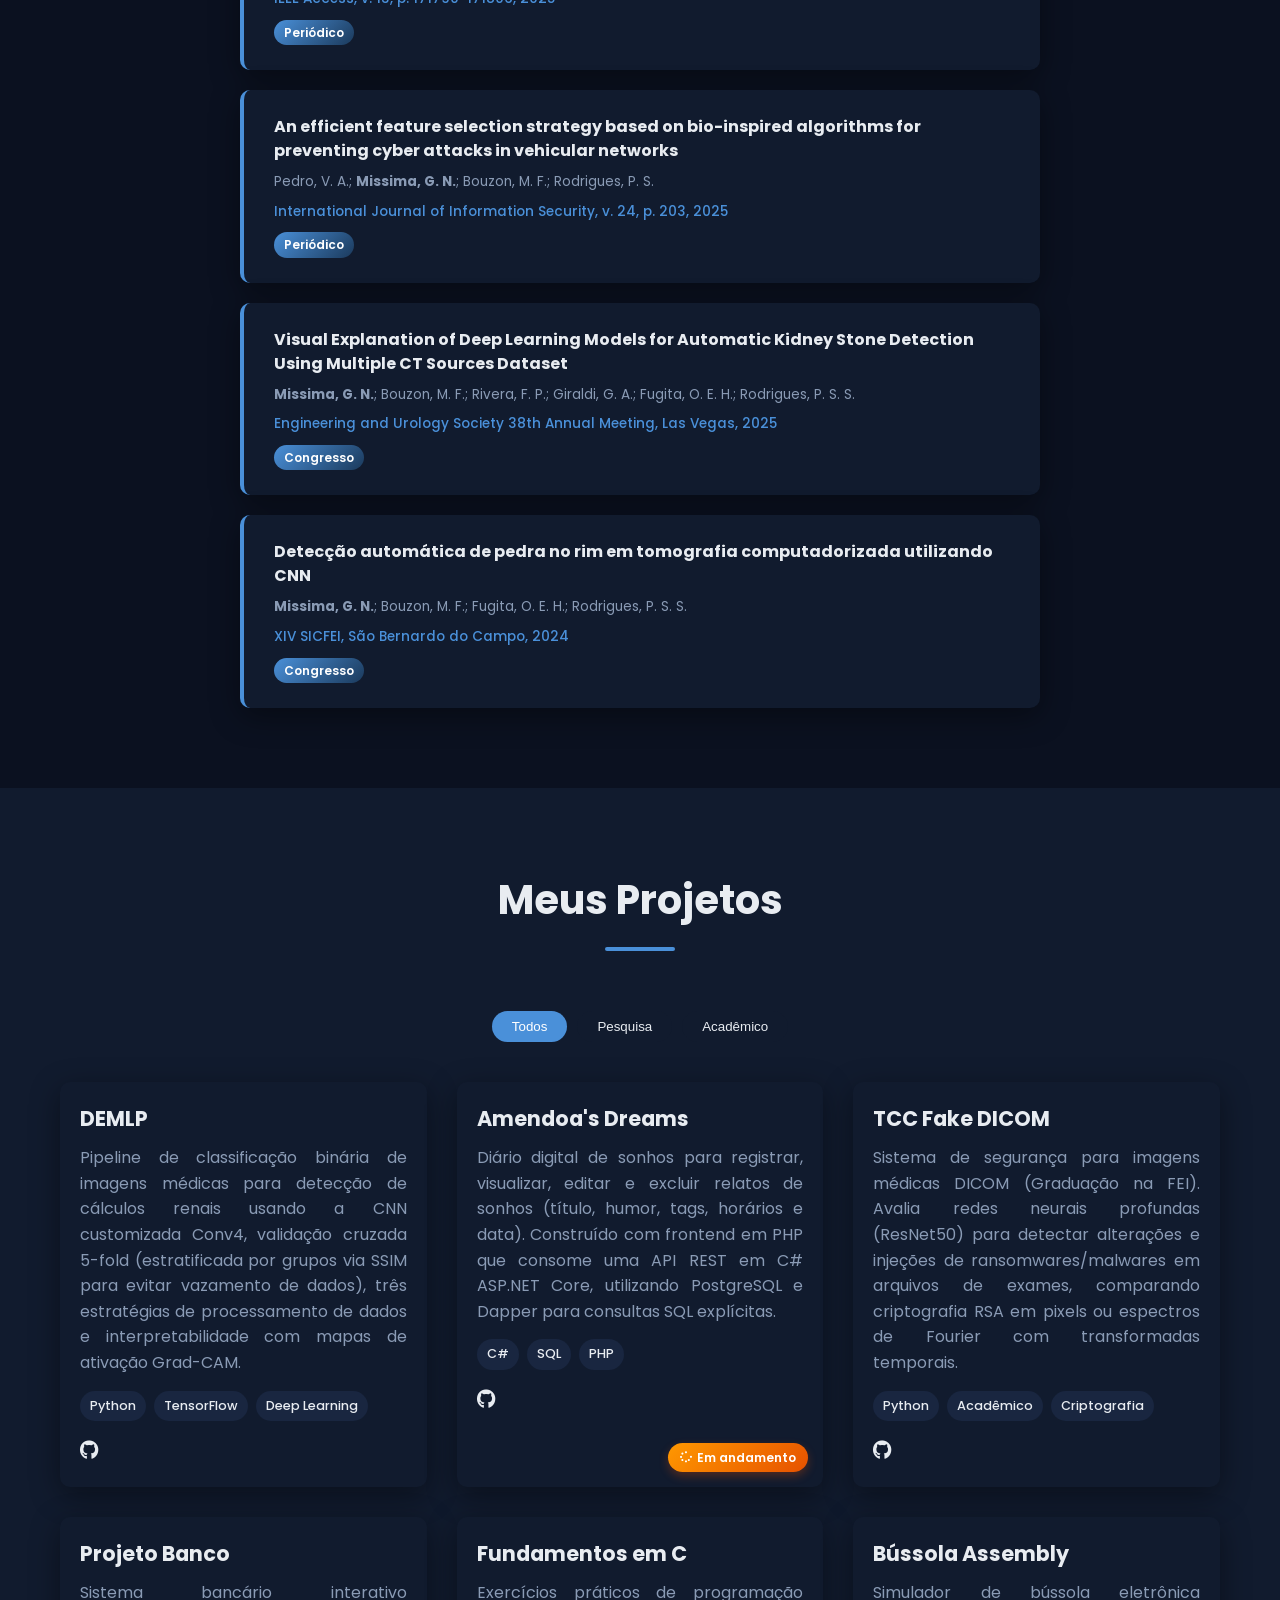
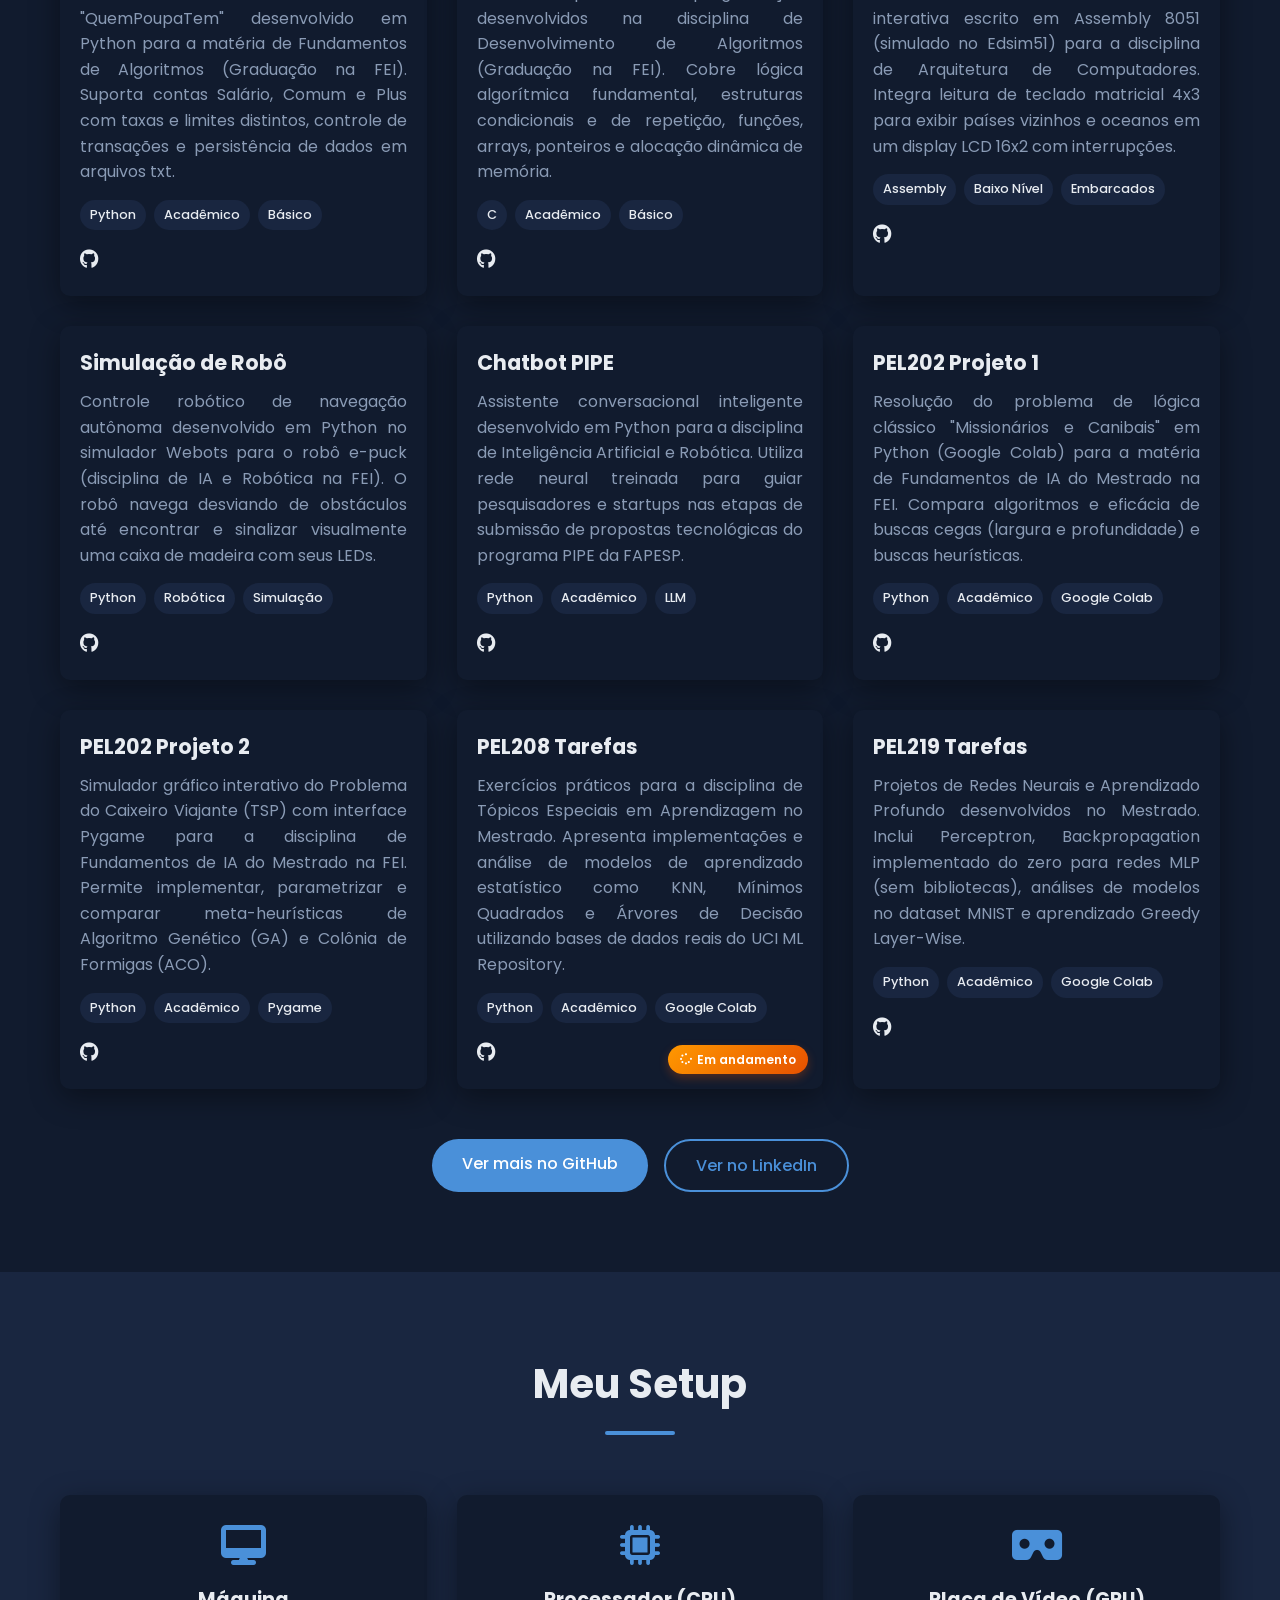
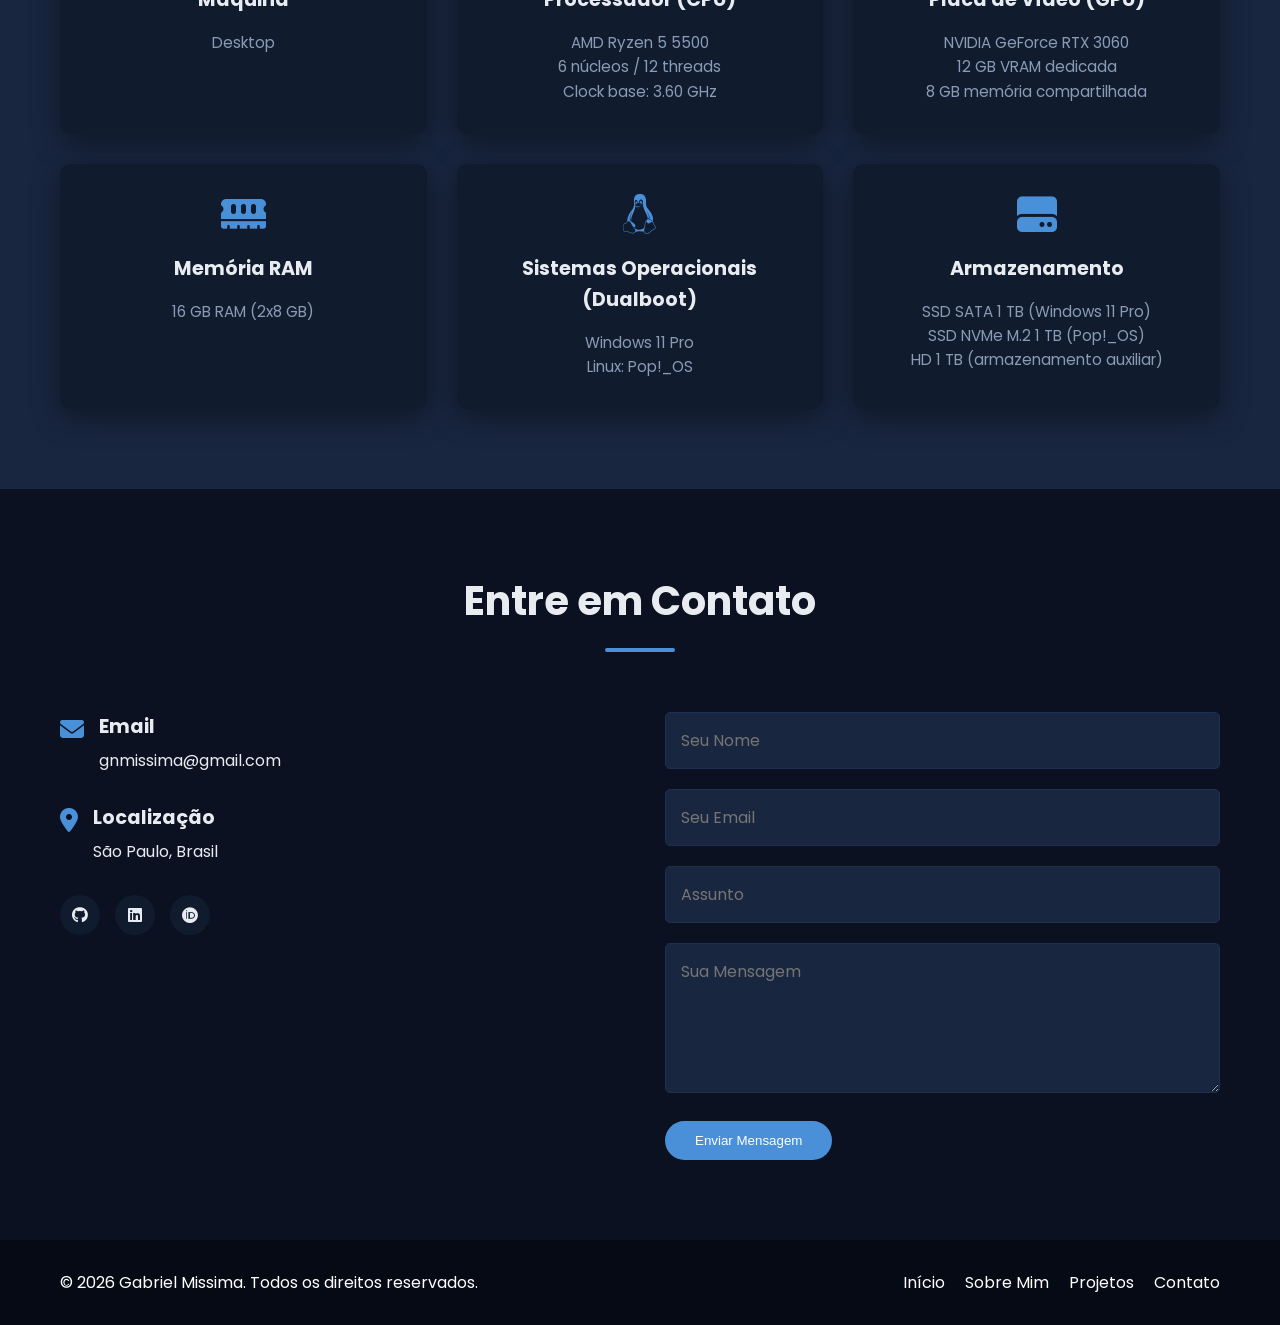
==== commit 754b7554: "refactor: standardize CSS formatting and update project showcase with enhanced descriptions and stat" ====
--- a/index.html
+++ b/index.html
@@ -212,11 +212,11 @@
                 <div class="project-card" data-category="research">
                     <div class="project-img"></div>
                     <div class="project-info">
-                        <h3 data-translate="project-1-title">DEMLP (em andamento)</h3>
-                        <p data-translate="project-1-description">Baseado em minha Iniciação Científica: DE-MLP.
-                            Pesquisa sobre como diferentes abordagens de Ciência de Dados afetam um modelo para detecção
-                            e classificação de cálculos renais em tomografias computadorizadas, utilizando TensorFlow
-                            com suporte a GPU. Projeto de pesquisa do mestrado.</p>
+                        <h3 data-translate="project-1-title">DEMLP</h3>
+                        <p data-translate="project-1-description">Pipeline de classificação binária de imagens médicas
+                            para detecção de cálculos renais usando a CNN customizada Conv4, validação cruzada 5-fold
+                            (estratificada por grupos via SSIM para evitar vazamento de dados), três estratégias de
+                            processamento de dados e interpretabilidade com mapas de ativação Grad-CAM.</p>
                         <div class="project-tags">
                             <span>Python</span>
                             <span>TensorFlow</span>
@@ -228,31 +228,97 @@
                         </div>
                     </div>
                 </div>
-                <!-- 2. Simulação Robô -->
-                <div class="project-card" data-category="academic">
-                    <div class="project-img"></div>
-                    <div class="project-info">
-                        <h3 data-translate="project-2-title">Simulação de Robô</h3>
-                        <p data-translate="project-2-description">Simulação robótica desenvolvida em Python para
-                            disciplina acadêmica na FEI. Modelagem e controle de movimentos autônomos.</p>
-                        <div class="project-tags">
-                            <span>Python</span>
-                            <span data-translate="tag-robotics">Robótica</span>
-                            <span data-translate="tag-simulation">Simulação</span>
-                        </div>
-                        <div class="project-links">
-                            <a href="https://github.com/reh2G/Simulacao-Robo" target="_blank" rel="noopener noreferrer"
-                                title="Repositório GitHub"><i class="fab fa-github"></i></a>
-                        </div>
-                    </div>
-                </div>
-                <!-- 3. Bússola Assembly -->
-                <div class="project-card" data-category="academic">
-                    <div class="project-img"></div>
-                    <div class="project-info">
-                        <h3 data-translate="project-3-title">Bússola Assembly</h3>
-                        <p data-translate="project-3-description">Implementação de uma bússola digital em linguagem
-                            Assembly. Projeto de baixo nível desenvolvido durante a graduação na FEI.</p>
+                <!-- 2. Amendoa's Dreams -->
+                <div class="project-card" data-category="research">
+                    <span class="project-status-badge" data-translate="status-in-progress"><i
+                            class="fas fa-spinner fa-spin"></i> Em andamento</span>
+                    <div class="project-img"></div>
+                    <div class="project-info">
+                        <h3 data-translate="project-2-title">Amendoa's Dreams</h3>
+                        <p data-translate="project-2-description">Diário digital de sonhos para registrar, visualizar,
+                            editar e excluir relatos de sonhos (título, humor, tags, horários e data). Construído com
+                            frontend em PHP que consome uma API REST em C# ASP.NET Core, utilizando PostgreSQL e Dapper
+                            para consultas SQL explícitas.</p>
+                        <div class="project-tags">
+                            <span>C#</span>
+                            <span>SQL</span>
+                            <span>PHP</span>
+                        </div>
+                        <div class="project-links">
+                            <a href="https://github.com/reh2G/AmendoasDreams" target="_blank" rel="noopener noreferrer"
+                                title="Repositório GitHub"><i class="fab fa-github"></i></a>
+                        </div>
+                    </div>
+                </div>
+                <!-- 3. TCC Fake DICOM -->
+                <div class="project-card" data-category="academic">
+                    <div class="project-img"></div>
+                    <div class="project-info">
+                        <h3 data-translate="project-3-title">TCC Fake DICOM</h3>
+                        <p data-translate="project-3-description">Sistema de segurança para imagens médicas DICOM
+                            (Graduação na FEI). Avalia redes neurais profundas (ResNet50) para detectar alterações e
+                            injeções de ransomwares/malwares em arquivos de exames, comparando criptografia RSA em
+                            pixels ou espectros de Fourier com transformadas temporais.</p>
+                        <div class="project-tags">
+                            <span>Python</span>
+                            <span data-translate="tag-academic">Acadêmico</span>
+                            <span data-translate="tag-cryptography">Criptografia</span>
+                        </div>
+                        <div class="project-links">
+                            <a href="https://github.com/reh2G/TCC-Fake_DICOM" target="_blank" rel="noopener noreferrer"
+                                title="Repositório GitHub"><i class="fab fa-github"></i></a>
+                        </div>
+                    </div>
+                </div>
+                <!-- 4. Projeto Banco -->
+                <div class="project-card" data-category="academic">
+                    <div class="project-img"></div>
+                    <div class="project-info">
+                        <h3 data-translate="project-4-title">Projeto Banco</h3>
+                        <p data-translate="project-4-description">Sistema bancário interativo "QuemPoupaTem"
+                            desenvolvido em Python para a matéria de Fundamentos de Algoritmos (Graduação na FEI).
+                            Suporta contas Salário, Comum e Plus com taxas e limites distintos, controle de transações e
+                            persistência de dados em arquivos txt.</p>
+                        <div class="project-tags">
+                            <span>Python</span>
+                            <span data-translate="tag-academic">Acadêmico</span>
+                            <span data-translate="tag-basic">Básico</span>
+                        </div>
+                        <div class="project-links">
+                            <a href="https://github.com/reh2G/Projeto-Banco" target="_blank" rel="noopener noreferrer"
+                                title="Repositório GitHub"><i class="fab fa-github"></i></a>
+                        </div>
+                    </div>
+                </div>
+                <!-- 5. Fundamentos em C -->
+                <div class="project-card" data-category="academic">
+                    <div class="project-img"></div>
+                    <div class="project-info">
+                        <h3 data-translate="project-5-title">Fundamentos em C</h3>
+                        <p data-translate="project-5-description">Exercícios práticos de programação desenvolvidos na
+                            disciplina de Desenvolvimento de Algoritmos (Graduação na FEI). Cobre lógica algorítmica
+                            fundamental, estruturas condicionais e de repetição, funções, arrays, ponteiros e alocação
+                            dinâmica de memória.</p>
+                        <div class="project-tags">
+                            <span>C</span>
+                            <span data-translate="tag-academic">Acadêmico</span>
+                            <span data-translate="tag-basic">Básico</span>
+                        </div>
+                        <div class="project-links">
+                            <a href="https://github.com/reh2G/Exercicios-em-C" target="_blank" rel="noopener noreferrer"
+                                title="Repositório GitHub"><i class="fab fa-github"></i></a>
+                        </div>
+                    </div>
+                </div>
+                <!-- 6. Bússola Assembly -->
+                <div class="project-card" data-category="academic">
+                    <div class="project-img"></div>
+                    <div class="project-info">
+                        <h3 data-translate="project-6-title">Bússola Assembly</h3>
+                        <p data-translate="project-6-description">Simulador de bússola eletrônica interativa escrito em
+                            Assembly 8051 (simulado no Edsim51) para a disciplina de Arquitetura de Computadores.
+                            Integra leitura de teclado matricial 4x3 para exibir países vizinhos e oceanos em um display
+                            LCD 16x2 com interrupções.</p>
                         <div class="project-tags">
                             <span>Assembly</span>
                             <span data-translate="tag-low-level">Baixo Nível</span>
@@ -264,31 +330,55 @@
                         </div>
                     </div>
                 </div>
-                <!-- 4. PEL219-Tarefas -->
-                <div class="project-card" data-category="academic">
-                    <div class="project-img"></div>
-                    <div class="project-info">
-                        <h3 data-translate="project-4-title">PEL219-Tarefas</h3>
-                        <p data-translate="project-4-description">Exercícios e tarefas da disciplina do Mestrado:
-                            Redes Neurais Artificiais e Aprendizado Profundo.</p>
-                        <div class="project-tags">
-                            <span>Python</span>
-                            <span data-translate="tag-academic">Acadêmico</span>
-                            <span>Google Colab</span>
-                        </div>
-                        <div class="project-links">
-                            <a href="https://github.com/reh2G/PEL219-Tarefas" target="_blank" rel="noopener noreferrer"
-                                title="Repositório GitHub"><i class="fab fa-github"></i></a>
-                        </div>
-                    </div>
-                </div>
-                <!-- 5. PEL202-Projeto 1 -->
-                <div class="project-card" data-category="academic">
-                    <div class="project-img"></div>
-                    <div class="project-info">
-                        <h3 data-translate="project-5-title">PEL202-Projeto 1</h3>
-                        <p data-translate="project-5-description">Projeto 1 desenvolvido na disciplina do Mestrado:
-                            Fundamentos de Inteligência Artificial.</p>
+                <!-- 7. Simulação de Robô -->
+                <div class="project-card" data-category="academic">
+                    <div class="project-img"></div>
+                    <div class="project-info">
+                        <h3 data-translate="project-7-title">Simulação de Robô</h3>
+                        <p data-translate="project-7-description">Controle robótico de navegação autônoma desenvolvido
+                            em Python no simulador Webots para o robô e-puck (disciplina de IA e Robótica na FEI). O
+                            robô navega desviando de obstáculos até encontrar e sinalizar visualmente uma caixa de
+                            madeira com seus LEDs.</p>
+                        <div class="project-tags">
+                            <span>Python</span>
+                            <span data-translate="tag-robotics">Robótica</span>
+                            <span data-translate="tag-simulation">Simulação</span>
+                        </div>
+                        <div class="project-links">
+                            <a href="https://github.com/reh2G/Simulacao-Robo" target="_blank" rel="noopener noreferrer"
+                                title="Repositório GitHub"><i class="fab fa-github"></i></a>
+                        </div>
+                    </div>
+                </div>
+                <!-- 8. Chatbot PIPE -->
+                <div class="project-card" data-category="academic">
+                    <div class="project-img"></div>
+                    <div class="project-info">
+                        <h3 data-translate="project-8-title">Chatbot PIPE</h3>
+                        <p data-translate="project-8-description">Assistente conversacional inteligente desenvolvido em
+                            Python para a disciplina de Inteligência Artificial e Robótica. Utiliza rede neural treinada
+                            para guiar pesquisadores e startups nas etapas de submissão de propostas tecnológicas do
+                            programa PIPE da FAPESP.</p>
+                        <div class="project-tags">
+                            <span>Python</span>
+                            <span data-translate="tag-academic">Acadêmico</span>
+                            <span>LLM</span>
+                        </div>
+                        <div class="project-links">
+                            <a href="https://github.com/reh2G/IA-ChatBot-PIPE" target="_blank" rel="noopener noreferrer"
+                                title="Repositório GitHub"><i class="fab fa-github"></i></a>
+                        </div>
+                    </div>
+                </div>
+                <!-- 9. PEL202 Projeto 1 -->
+                <div class="project-card" data-category="academic">
+                    <div class="project-img"></div>
+                    <div class="project-info">
+                        <h3 data-translate="project-9-title">PEL202 Projeto 1</h3>
+                        <p data-translate="project-9-description">Resolução do problema de lógica clássico "Missionários
+                            e Canibais" em Python (Google Colab) para a matéria de Fundamentos de IA do Mestrado na FEI.
+                            Compara algoritmos e eficácia de buscas cegas (largura e profundidade) e buscas heurísticas.
+                        </p>
                         <div class="project-tags">
                             <span>Python</span>
                             <span data-translate="tag-academic">Acadêmico</span>
@@ -300,13 +390,15 @@
                         </div>
                     </div>
                 </div>
-                <!-- 6. PEL202-Projeto 2 -->
-                <div class="project-card" data-category="academic">
-                    <div class="project-img"></div>
-                    <div class="project-info">
-                        <h3 data-translate="project-6-title">PEL202-Projeto 2</h3>
-                        <p data-translate="project-6-description">Projeto 2 desenvolvido na disciplina do Mestrado:
-                            Fundamentos de Inteligência Artificial.</p>
+                <!-- 10. PEL202 Projeto 2 -->
+                <div class="project-card" data-category="academic">
+                    <div class="project-img"></div>
+                    <div class="project-info">
+                        <h3 data-translate="project-10-title">PEL202 Projeto 2</h3>
+                        <p data-translate="project-10-description">Simulador gráfico interativo do Problema do Caixeiro
+                            Viajante (TSP) com interface Pygame para a disciplina de Fundamentos de IA do Mestrado na
+                            FEI. Permite implementar, parametrizar e comparar meta-heurísticas de Algoritmo Genético
+                            (GA) e Colônia de Formigas (ACO).</p>
                         <div class="project-tags">
                             <span>Python</span>
                             <span data-translate="tag-academic">Acadêmico</span>
@@ -315,6 +407,48 @@
                         <div class="project-links">
                             <a href="https://github.com/reh2G/PEL202-Projeto-2" target="_blank"
                                 rel="noopener noreferrer" title="Repositório GitHub"><i class="fab fa-github"></i></a>
+                        </div>
+                    </div>
+                </div>
+                <!-- 11. PEL208 Tarefas -->
+                <div class="project-card" data-category="academic">
+                    <span class="project-status-badge" data-translate="status-in-progress"><i
+                            class="fas fa-spinner fa-spin"></i> Em andamento</span>
+                    <div class="project-img"></div>
+                    <div class="project-info">
+                        <h3 data-translate="project-11-title">PEL208 Tarefas</h3>
+                        <p data-translate="project-11-description">Exercícios práticos para a disciplina de Tópicos
+                            Especiais em Aprendizagem no Mestrado. Apresenta implementações e análise de modelos de
+                            aprendizado estatístico como KNN, Mínimos Quadrados e Árvores de Decisão utilizando bases de
+                            dados reais do UCI ML Repository.</p>
+                        <div class="project-tags">
+                            <span>Python</span>
+                            <span data-translate="tag-academic">Acadêmico</span>
+                            <span>Google Colab</span>
+                        </div>
+                        <div class="project-links">
+                            <a href="https://github.com/reh2G/PEL208-Tarefas" target="_blank" rel="noopener noreferrer"
+                                title="Repositório GitHub"><i class="fab fa-github"></i></a>
+                        </div>
+                    </div>
+                </div>
+                <!-- 12. PEL219 Tarefas -->
+                <div class="project-card" data-category="academic">
+                    <div class="project-img"></div>
+                    <div class="project-info">
+                        <h3 data-translate="project-12-title">PEL219 Tarefas</h3>
+                        <p data-translate="project-12-description">Projetos de Redes Neurais e Aprendizado Profundo
+                            desenvolvidos no Mestrado. Inclui Perceptron, Backpropagation implementado do zero para
+                            redes MLP (sem bibliotecas), análises de modelos no dataset MNIST e aprendizado Greedy
+                            Layer-Wise.</p>
+                        <div class="project-tags">
+                            <span>Python</span>
+                            <span data-translate="tag-academic">Acadêmico</span>
+                            <span>Google Colab</span>
+                        </div>
+                        <div class="project-links">
+                            <a href="https://github.com/reh2G/PEL219-Tarefas" target="_blank" rel="noopener noreferrer"
+                                title="Repositório GitHub"><i class="fab fa-github"></i></a>
                         </div>
                     </div>
                 </div>
--- a/styles.css
+++ b/styles.css
@@ -161,18 +161,24 @@
 }
 
 @keyframes pulse-cv {
-    0%, 100% {
+
+    0%,
+    100% {
         box-shadow: 0 8px 25px rgba(74, 144, 217, 0.4);
     }
+
     50% {
         box-shadow: 0 8px 35px rgba(27, 58, 92, 0.6);
     }
 }
 
 @keyframes bounce-icon {
-    0%, 100% {
+
+    0%,
+    100% {
         transform: translateY(0);
     }
+
     50% {
         transform: translateY(-5px);
     }
@@ -316,9 +322,11 @@
     0% {
         transform: translateY(0) translateX(0) rotate(0deg);
     }
+
     50% {
         transform: translateY(-20px) translateX(20px) rotate(180deg);
     }
+
     100% {
         transform: translateY(0) translateX(0) rotate(360deg);
     }
@@ -331,7 +339,7 @@
     width: 100%;
     height: 100%;
     background: radial-gradient(circle at top right, rgba(74, 144, 217, 0.15), transparent 50%),
-                radial-gradient(circle at bottom left, rgba(27, 58, 92, 0.2), transparent 50%);
+        radial-gradient(circle at bottom left, rgba(27, 58, 92, 0.2), transparent 50%);
     z-index: -1;
 }
 
@@ -405,9 +413,11 @@
     0% {
         transform: translateY(0) scale(1);
     }
+
     50% {
         transform: translateY(-30px) scale(1.1);
     }
+
     100% {
         transform: translateY(30px) scale(0.9);
     }
@@ -655,7 +665,8 @@
 
 .project-info {
     padding: 20px;
-    transform: translateY(0); /* Garante que o texto sempre esteja visível */
+    transform: translateY(0);
+    /* Garante que o texto sempre esteja visível */
     transition: var(--transition);
 }
 
@@ -696,6 +707,52 @@
     color: var(--text-color);
     font-size: 1.2rem;
     transition: var(--transition);
+}
+
+.project-card {
+    background-color: var(--card-bg);
+    border-radius: 10px;
+    overflow: hidden;
+    box-shadow: var(--card-shadow);
+    transition: var(--transition);
+    position: relative;
+}
+
+.project-status-badge {
+    position: absolute;
+    bottom: 15px;
+    right: 15px;
+    background: linear-gradient(135deg, #ff9800 0%, #e65100 100%);
+    color: #fff;
+    font-size: 0.75rem;
+    font-weight: 600;
+    padding: 5px 12px;
+    border-radius: 20px;
+    box-shadow: 0 4px 10px rgba(230, 81, 0, 0.3);
+    z-index: 10;
+    display: flex;
+    align-items: center;
+    gap: 6px;
+    animation: pulse-badge 2.5s infinite ease-in-out;
+}
+
+.project-status-badge i {
+    font-size: 0.7rem;
+}
+
+@keyframes pulse-badge {
+
+    0%,
+    100% {
+        transform: scale(1);
+        opacity: 0.95;
+    }
+
+    50% {
+        transform: scale(1.05);
+        opacity: 1;
+        box-shadow: 0 4px 15px rgba(230, 81, 0, 0.5);
+    }
 }
 
 .project-links a:hover {
@@ -848,10 +905,21 @@
 }
 
 /* Troca de foto por tema */
-.about-img .photo-dark { display: block; }
-.about-img .photo-light { display: none; }
-:root.light-theme .about-img .photo-dark { display: none; }
-:root.light-theme .about-img .photo-light { display: block; }
+.about-img .photo-dark {
+    display: block;
+}
+
+.about-img .photo-light {
+    display: none;
+}
+
+:root.light-theme .about-img .photo-dark {
+    display: none;
+}
+
+:root.light-theme .about-img .photo-light {
+    display: block;
+}
 
 /* Seção Formação — Timeline */
 .education {
@@ -889,7 +957,7 @@
 
 .timeline-item:hover {
     transform: translateY(-5px);
-    box-shadow: 0 15px 30px rgba(0,0,0,0.2);
+    box-shadow: 0 15px 30px rgba(0, 0, 0, 0.2);
 }
 
 .timeline-item:nth-child(odd) {
@@ -939,9 +1007,19 @@
 }
 
 @media screen and (max-width: 768px) {
-    .timeline::before { left: 20px; }
-    .timeline-item { width: calc(100% - 50px); margin-left: 50px !important; }
-    .timeline-item::before { left: -38px !important; right: auto !important; }
+    .timeline::before {
+        left: 20px;
+    }
+
+    .timeline-item {
+        width: calc(100% - 50px);
+        margin-left: 50px !important;
+    }
+
+    .timeline-item::before {
+        left: -38px !important;
+        right: auto !important;
+    }
 }
 
 /* Seção Publicações */
@@ -964,7 +1042,7 @@
 
 .publication-card:hover {
     transform: translateX(5px);
-    box-shadow: 0 10px 30px rgba(0,0,0,0.2);
+    box-shadow: 0 10px 30px rgba(0, 0, 0, 0.2);
 }
 
 .publication-card h3 {
@@ -1069,21 +1147,21 @@
     .hero h1 {
         font-size: 2.5rem;
     }
-    
+
     .hero h2 {
         font-size: 1.4rem;
     }
-    
+
     .hero {
         padding-top: 80px;
     }
-    
+
     .about-content,
     .contact-content {
         grid-template-columns: 1fr;
         gap: 40px;
     }
-    
+
     .about-img {
         max-width: 500px;
         margin: 0 auto;
@@ -1094,7 +1172,7 @@
     section {
         padding: 80px 0;
     }
-    
+
     .nav-links {
         position: fixed;
         top: 0;
@@ -1109,45 +1187,45 @@
         box-shadow: -5px 0 15px rgba(0, 0, 0, 0.2);
         z-index: 999;
     }
-    
+
     .nav-links.active {
         right: 0;
     }
-    
+
     .nav-links li {
         margin: 15px 0;
     }
-    
+
     .menu-btn {
         display: block;
         position: relative;
         z-index: 1000;
     }
-    
+
     .menu-btn.open .menu-btn__burger {
         background: transparent;
     }
-    
+
     .menu-btn.open .menu-btn__burger::before {
         transform: rotate(45deg);
     }
-    
+
     .menu-btn.open .menu-btn__burger::after {
         transform: rotate(-45deg);
     }
-    
+
     .hero h1 {
         font-size: 2.5rem;
     }
-    
+
     .hero h2 {
         font-size: 1.5rem;
     }
-    
+
     .projects-grid {
         grid-template-columns: repeat(auto-fill, minmax(250px, 1fr));
     }
-    
+
     .footer-content {
         flex-direction: column;
         text-align: center;
@@ -1159,30 +1237,30 @@
     .hero h1 {
         font-size: 2rem;
     }
-    
+
     .hero h2 {
         font-size: 1.2rem;
     }
-    
+
     .hero p {
         font-size: 1rem;
     }
-    
+
     .section-header h2 {
         font-size: 2rem;
     }
-    
+
     .project-filters {
         flex-direction: column;
         align-items: center;
     }
-    
+
     .filter-btn {
         width: 100%;
         max-width: 200px;
         margin-bottom: 10px;
     }
-    
+
     .projects-grid {
         grid-template-columns: 1fr;
     }
@@ -1193,11 +1271,11 @@
     .hero h1 {
         font-size: 2.8rem;
     }
-    
+
     .hero h2 {
         font-size: 1.4rem;
     }
-    
+
     .hero-content {
         max-width: 900px;
     }
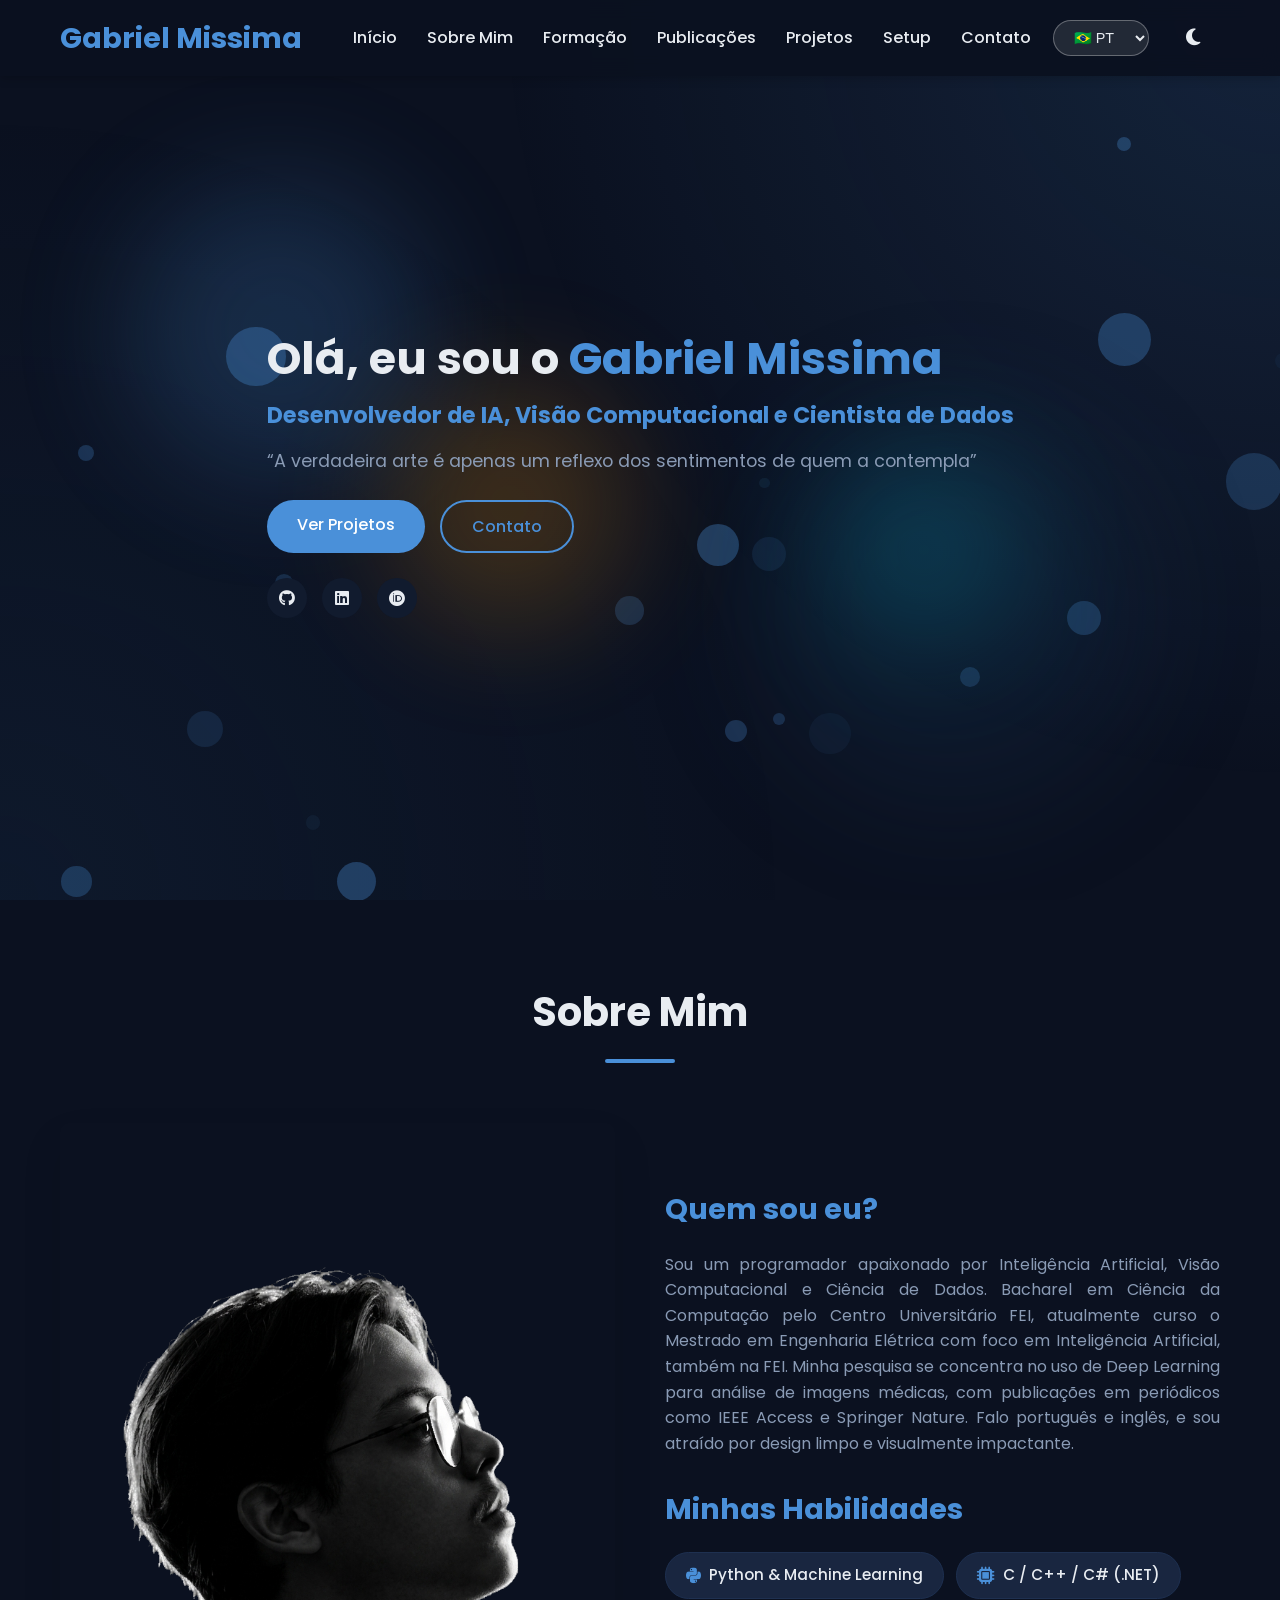
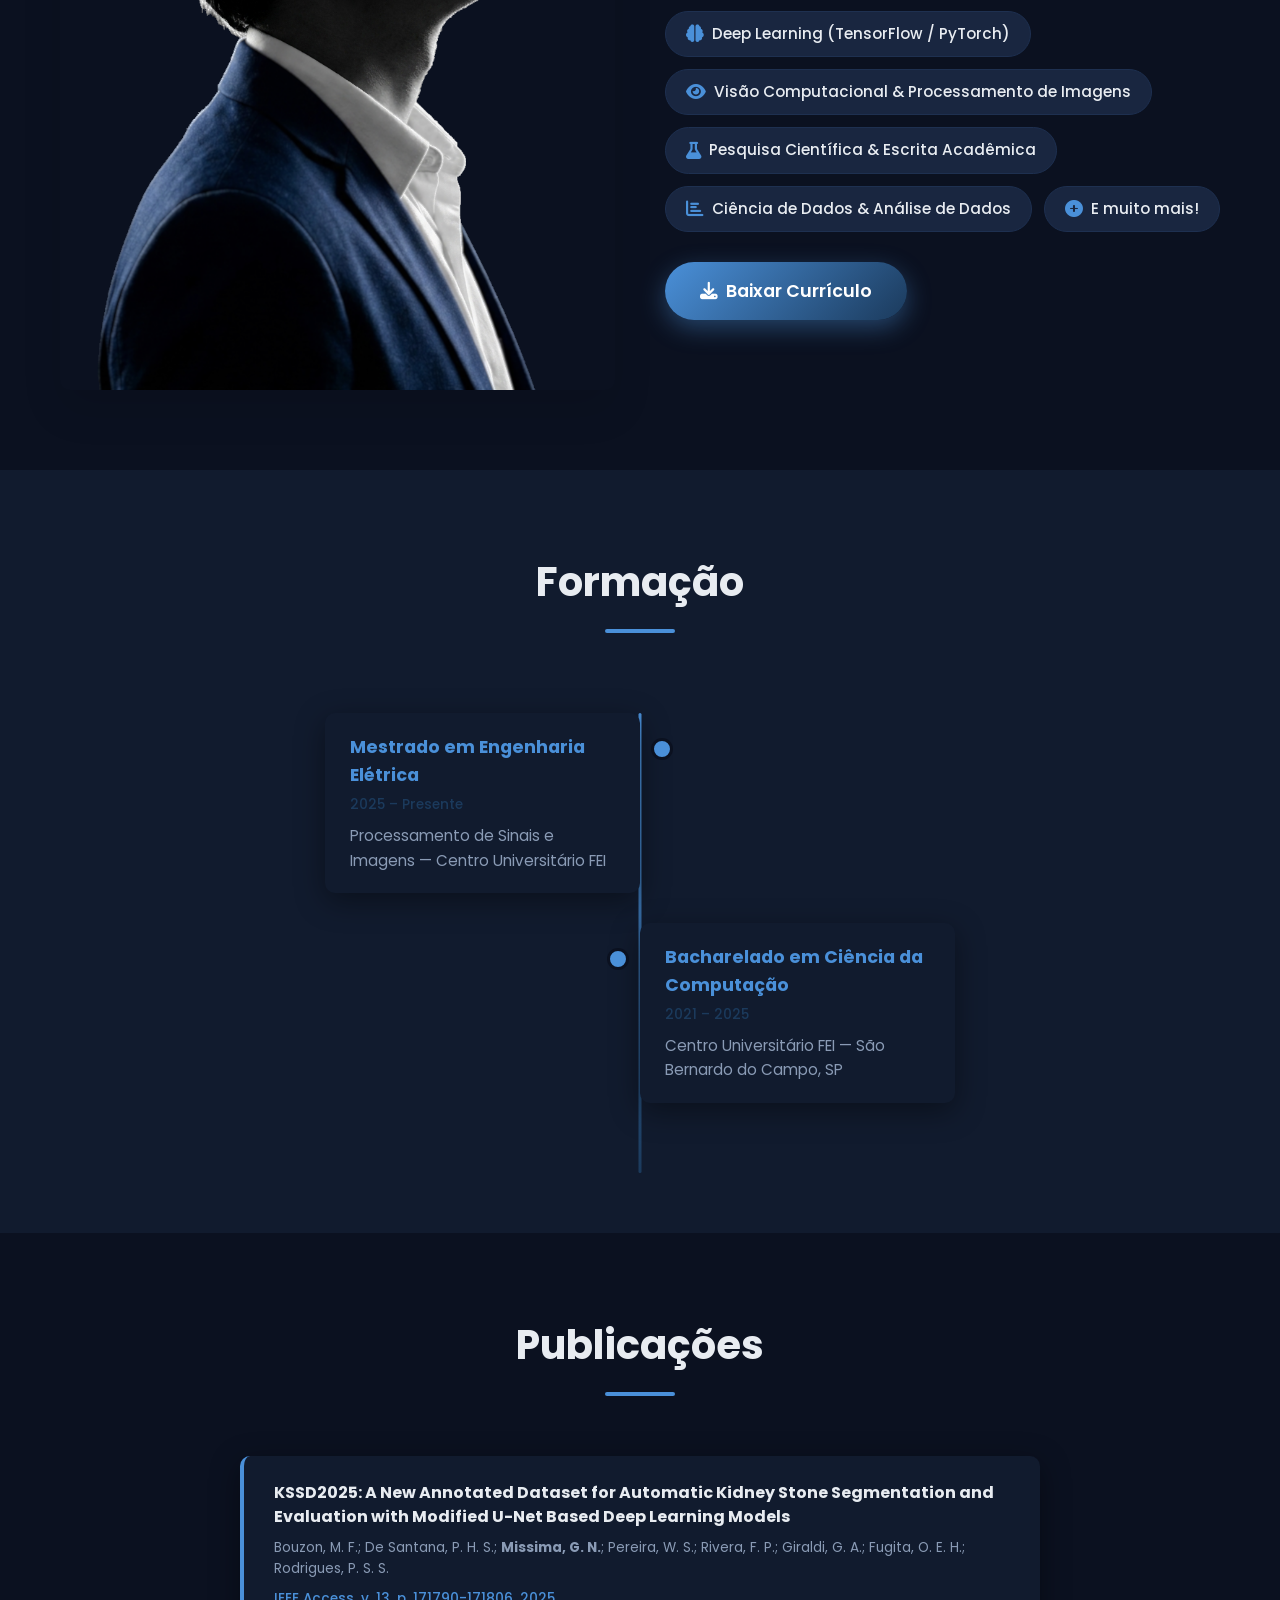
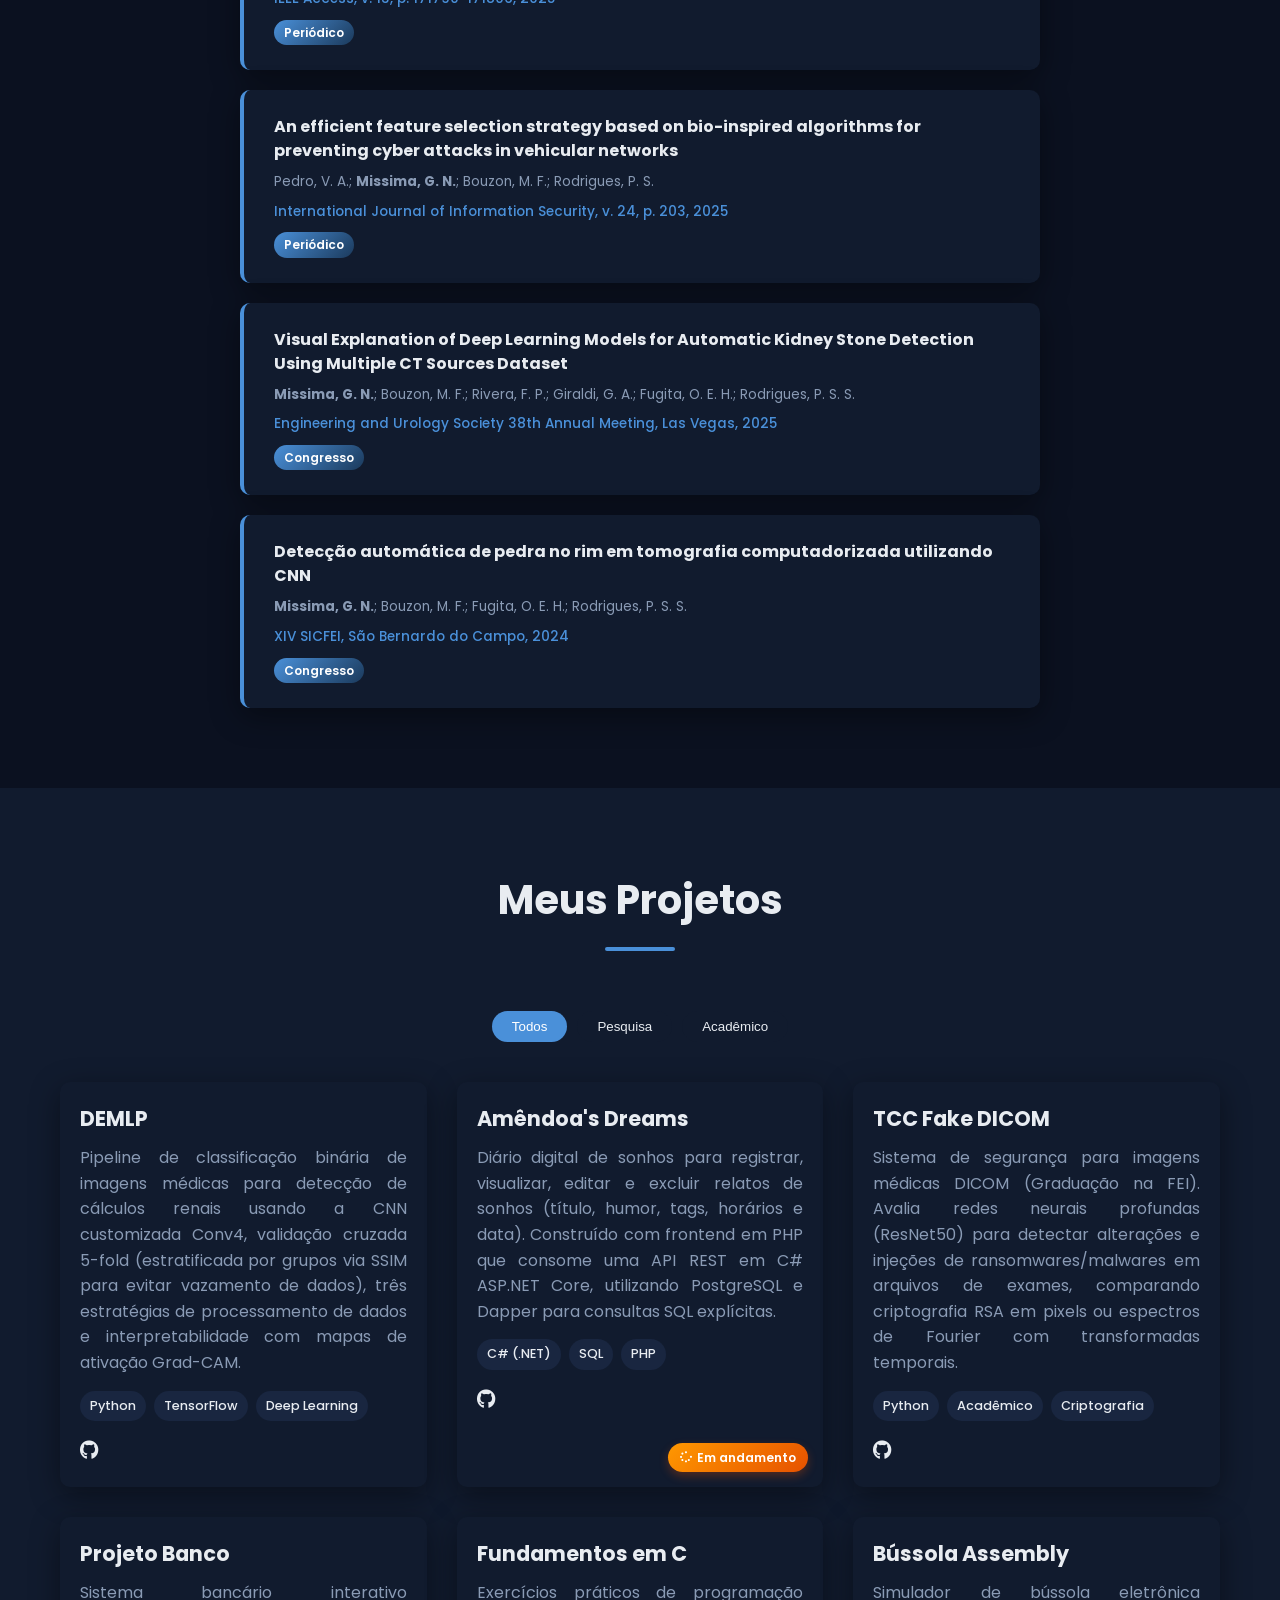
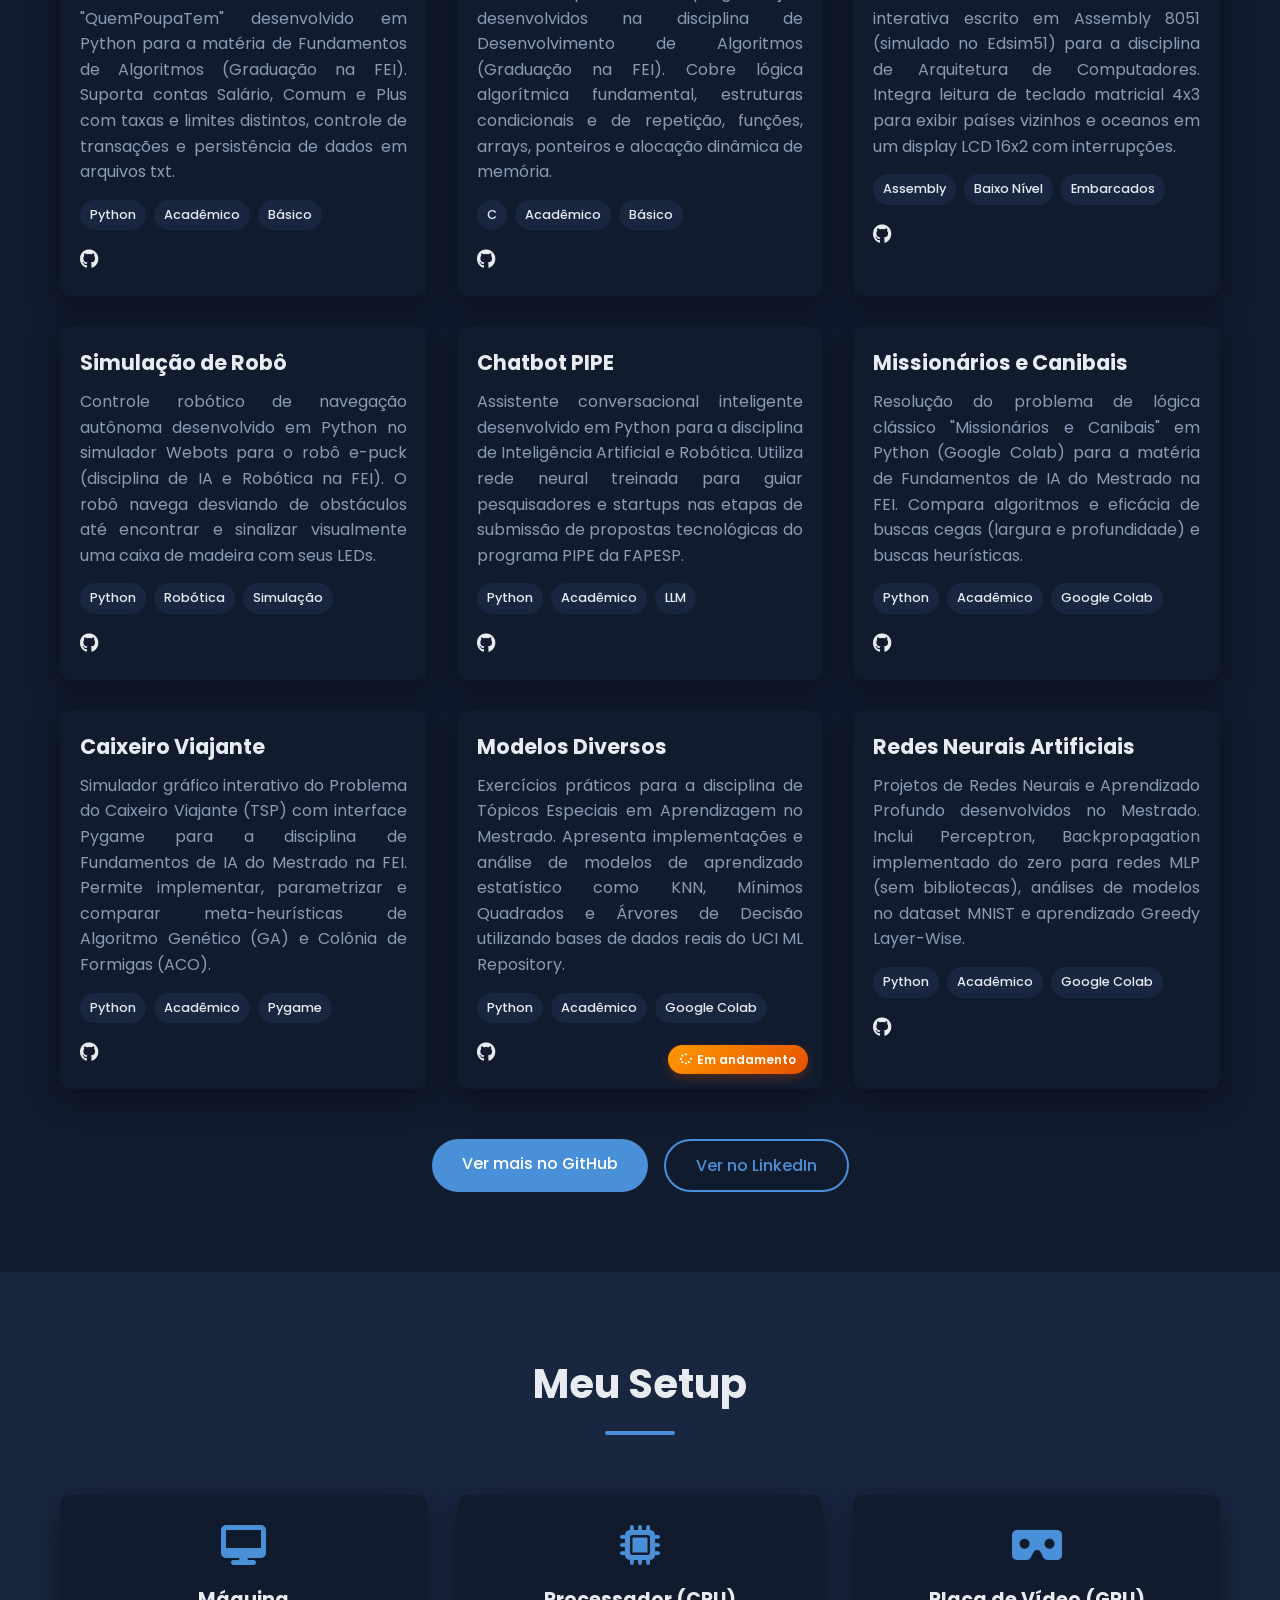
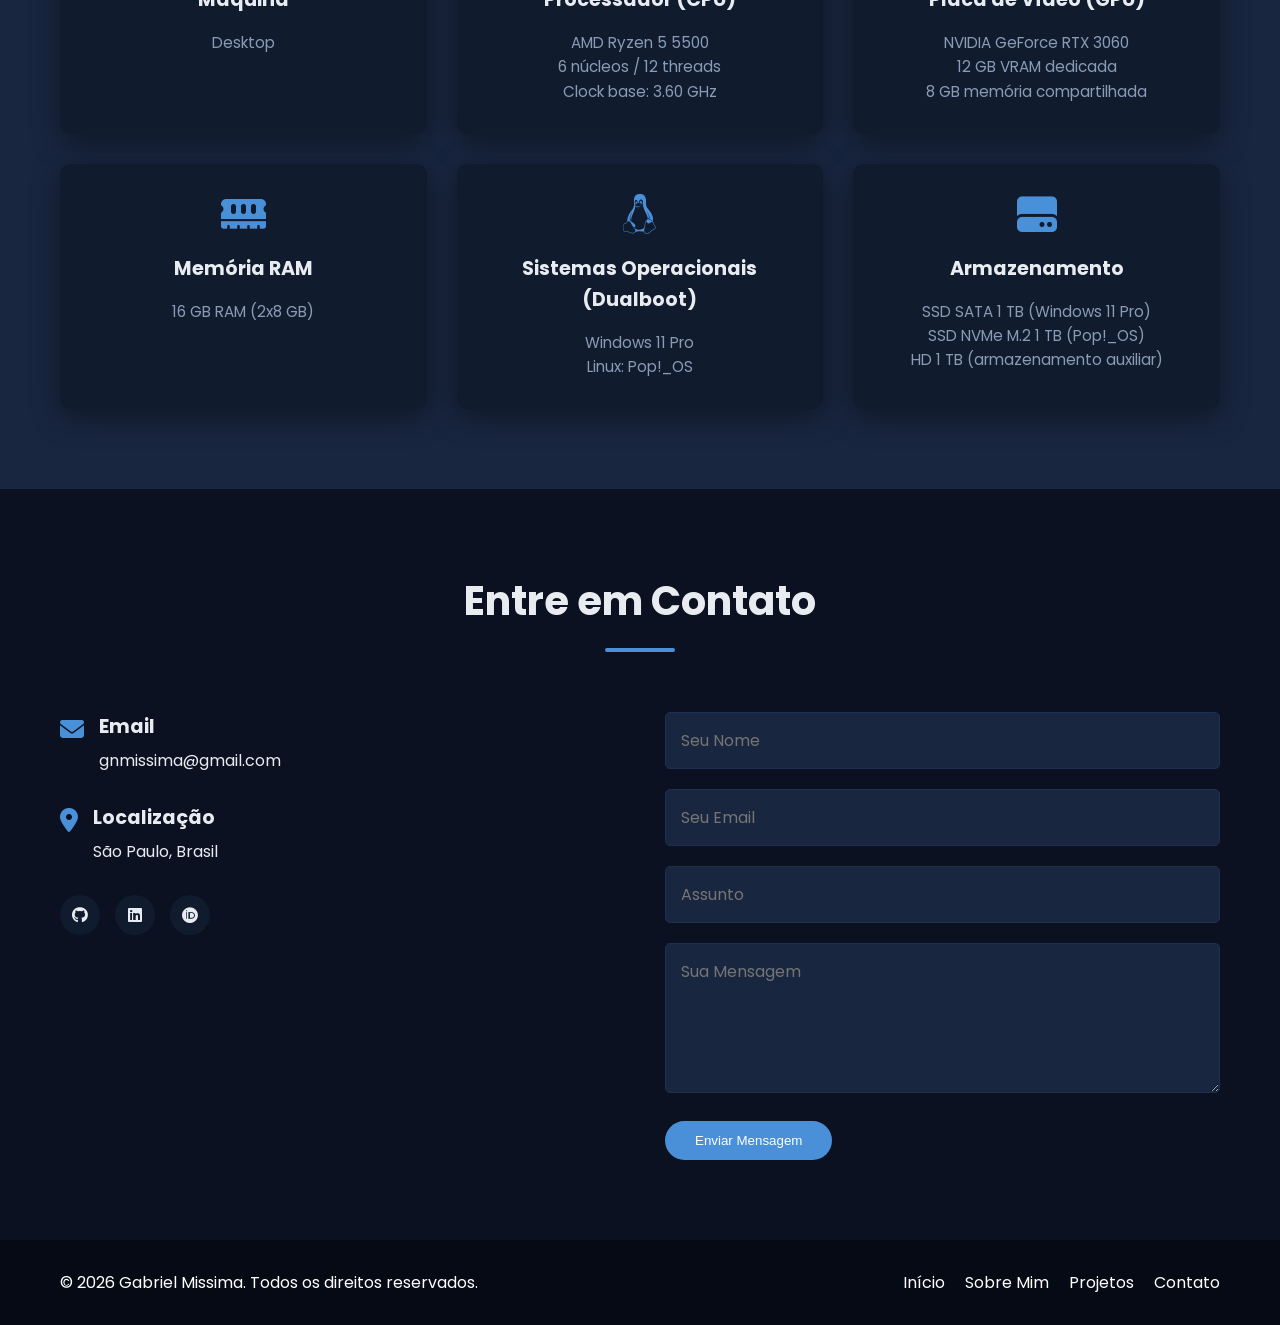
==== commit 4d49b487: "refactor: update professional titles, skill set descriptions, and project names in translations" ====
--- a/index.html
+++ b/index.html
@@ -4,12 +4,12 @@
 <head>
     <meta charset="UTF-8">
     <meta name="viewport" content="width=device-width, initial-scale=1.0">
-    <title data-translate="page-title">Gabriel Missima | Pesquisador em IA & Visão Computacional</title>
+    <title data-translate="page-title">Gabriel Missima | IA, Visão Computacional e Ciência de Dados</title>
     <meta name="description"
-        content="Portfólio de Gabriel Nunes Missima — Pesquisador em Inteligência Artificial e Visão Computacional. Mestrando em Engenharia Elétrica na FEI. São Paulo, Brasil.">
-    <meta property="og:title" content="Gabriel Missima | AI & Computer Vision Researcher">
+        content="Portfólio de Gabriel Nunes Missima — Programador de Inteligência Artificial, Visão Computaciona e Cientista de Dados. Mestrando em Engenharia Elétrica na FEI. São Paulo, Brasil.">
+    <meta property="og:title" content="Gabriel Missima | AI, Computer Vision and Data Science">
     <meta property="og:description"
-        content="Pesquisador em IA, Visão Computacional e Deep Learning. Mestrando na FEI com foco em Processamento de Sinais e Imagens.">
+        content="Foco em IA, Visão Computacional e Ciência de Dados. Mestrando na FEI com foco em Inteligência Artificial.">
     <meta property="og:image" content="gabriel-fundo-escuro.png">
     <meta property="og:type" content="website">
     <link rel="icon" type="image/png" href="logo.png">
@@ -60,7 +60,7 @@
             <div class="hero-content">
                 <h1><span data-translate="hero-greeting">Olá, eu sou o</span> <span class="highlight">Gabriel
                         Missima</span></h1>
-                <h2 data-translate="hero-title">Pesquisador em Inteligência Artificial & Visão Computacional</h2>
+                <h2 data-translate="hero-title">Desenvolvedor de IA, Visão Computacional e Cientista de Dados</h2>
                 <p data-translate="hero-subtitle">“A verdadeira arte é apenas um reflexo dos sentimentos de quem a
                     contempla”</p>
                 <div class="hero-btns">
@@ -98,9 +98,11 @@
                 </div>
                 <div class="about-text">
                     <h3 data-translate="about-who-am-i">Quem sou eu?</h3>
-                    <p data-translate="about-description">Sou pesquisador apaixonado por Inteligência Artificial e Visão
-                        Computacional. Bacharel em Ciência da Computação pelo Centro Universitário FEI, atualmente curso
-                        o Mestrado em Engenharia Elétrica com foco em Processamento de Sinais e Imagens, também na FEI.
+                    <p data-translate="about-description">Sou um programador apaixonado por Inteligência Artificial,
+                        Visão Computacional e Ciência de Dados. Bacharel em Ciência da Computação pelo Centro
+                        Universitário
+                        FEI, atualmente curso o Mestrado em Engenharia Elétrica com foco em Inteligência Artificial,
+                        também na FEI.
                         Minha pesquisa se concentra no uso de Deep Learning para análise de imagens médicas, com
                         publicações em periódicos como IEEE Access e Springer Nature. Falo português e inglês, e sou
                         atraído por design limpo e visualmente impactante.</p>
@@ -109,16 +111,16 @@
                     <div class="skills">
                         <div class="skill-chip"><i class="fab fa-python"></i> <span data-translate="skill-1">Python &
                                 Machine Learning</span></div>
-                        <div class="skill-chip"><i class="fas fa-brain"></i> <span data-translate="skill-2">Deep
+                        <div class="skill-chip"><i class="fas fa-microchip"></i> <span data-translate="skill-2">C / C++
+                                / C# (.NET)</span></div>
+                        <div class="skill-chip"><i class="fas fa-brain"></i> <span data-translate="skill-3">Deep
                                 Learning (TensorFlow / PyTorch)</span></div>
-                        <div class="skill-chip"><i class="fas fa-eye"></i> <span data-translate="skill-3">Visão
+                        <div class="skill-chip"><i class="fas fa-eye"></i> <span data-translate="skill-4">Visão
                                 Computacional & Processamento de Imagens</span></div>
-                        <div class="skill-chip"><i class="fas fa-flask"></i> <span data-translate="skill-4">Pesquisa
+                        <div class="skill-chip"><i class="fas fa-flask"></i> <span data-translate="skill-5">Pesquisa
                                 Científica & Escrita Acadêmica</span></div>
-                        <div class="skill-chip"><i class="fas fa-microchip"></i> <span data-translate="skill-5">C / C++
-                                & Assembly</span></div>
-                        <div class="skill-chip"><i class="fas fa-chart-bar"></i> <span data-translate="skill-6">Data
-                                Science & Análise de Dados</span></div>
+                        <div class="skill-chip"><i class="fas fa-chart-bar"></i> <span data-translate="skill-6">Ciência
+                                de Dados & Análise de Dados</span></div>
                         <div class="skill-chip"><i class="fas fa-plus-circle"></i> <span data-translate="skill-more">E
                                 muito mais!</span></div>
                     </div>
@@ -228,19 +230,19 @@
                         </div>
                     </div>
                 </div>
-                <!-- 2. Amendoa's Dreams -->
+                <!-- 2. Amêndoa's Dreams -->
                 <div class="project-card" data-category="research">
                     <span class="project-status-badge" data-translate="status-in-progress"><i
                             class="fas fa-spinner fa-spin"></i> Em andamento</span>
                     <div class="project-img"></div>
                     <div class="project-info">
-                        <h3 data-translate="project-2-title">Amendoa's Dreams</h3>
+                        <h3 data-translate="project-2-title">Amêndoa's Dreams</h3>
                         <p data-translate="project-2-description">Diário digital de sonhos para registrar, visualizar,
                             editar e excluir relatos de sonhos (título, humor, tags, horários e data). Construído com
                             frontend em PHP que consome uma API REST em C# ASP.NET Core, utilizando PostgreSQL e Dapper
                             para consultas SQL explícitas.</p>
                         <div class="project-tags">
-                            <span>C#</span>
+                            <span>C# (.NET)</span>
                             <span>SQL</span>
                             <span>PHP</span>
                         </div>
@@ -370,11 +372,11 @@
                         </div>
                     </div>
                 </div>
-                <!-- 9. PEL202 Projeto 1 -->
-                <div class="project-card" data-category="academic">
-                    <div class="project-img"></div>
-                    <div class="project-info">
-                        <h3 data-translate="project-9-title">PEL202 Projeto 1</h3>
+                <!-- 9. Missionários e Canibais -->
+                <div class="project-card" data-category="academic">
+                    <div class="project-img"></div>
+                    <div class="project-info">
+                        <h3 data-translate="project-9-title">Missionários e Canibais</h3>
                         <p data-translate="project-9-description">Resolução do problema de lógica clássico "Missionários
                             e Canibais" em Python (Google Colab) para a matéria de Fundamentos de IA do Mestrado na FEI.
                             Compara algoritmos e eficácia de buscas cegas (largura e profundidade) e buscas heurísticas.
@@ -390,11 +392,11 @@
                         </div>
                     </div>
                 </div>
-                <!-- 10. PEL202 Projeto 2 -->
-                <div class="project-card" data-category="academic">
-                    <div class="project-img"></div>
-                    <div class="project-info">
-                        <h3 data-translate="project-10-title">PEL202 Projeto 2</h3>
+                <!-- 10. Caixeiro Viajante -->
+                <div class="project-card" data-category="academic">
+                    <div class="project-img"></div>
+                    <div class="project-info">
+                        <h3 data-translate="project-10-title">Caixeiro Viajante</h3>
                         <p data-translate="project-10-description">Simulador gráfico interativo do Problema do Caixeiro
                             Viajante (TSP) com interface Pygame para a disciplina de Fundamentos de IA do Mestrado na
                             FEI. Permite implementar, parametrizar e comparar meta-heurísticas de Algoritmo Genético
@@ -410,13 +412,13 @@
                         </div>
                     </div>
                 </div>
-                <!-- 11. PEL208 Tarefas -->
+                <!-- 11. Modelos Diversos -->
                 <div class="project-card" data-category="academic">
                     <span class="project-status-badge" data-translate="status-in-progress"><i
                             class="fas fa-spinner fa-spin"></i> Em andamento</span>
                     <div class="project-img"></div>
                     <div class="project-info">
-                        <h3 data-translate="project-11-title">PEL208 Tarefas</h3>
+                        <h3 data-translate="project-11-title">Modelos Diversos</h3>
                         <p data-translate="project-11-description">Exercícios práticos para a disciplina de Tópicos
                             Especiais em Aprendizagem no Mestrado. Apresenta implementações e análise de modelos de
                             aprendizado estatístico como KNN, Mínimos Quadrados e Árvores de Decisão utilizando bases de
@@ -432,11 +434,11 @@
                         </div>
                     </div>
                 </div>
-                <!-- 12. PEL219 Tarefas -->
-                <div class="project-card" data-category="academic">
-                    <div class="project-img"></div>
-                    <div class="project-info">
-                        <h3 data-translate="project-12-title">PEL219 Tarefas</h3>
+                <!-- 12. Redes Neurais Artificiais -->
+                <div class="project-card" data-category="academic">
+                    <div class="project-img"></div>
+                    <div class="project-info">
+                        <h3 data-translate="project-12-title">Redes Neurais Artificiais</h3>
                         <p data-translate="project-12-description">Projetos de Redes Neurais e Aprendizado Profundo
                             desenvolvidos no Mestrado. Inclui Perceptron, Backpropagation implementado do zero para
                             redes MLP (sem bibliotecas), análises de modelos no dataset MNIST e aprendizado Greedy
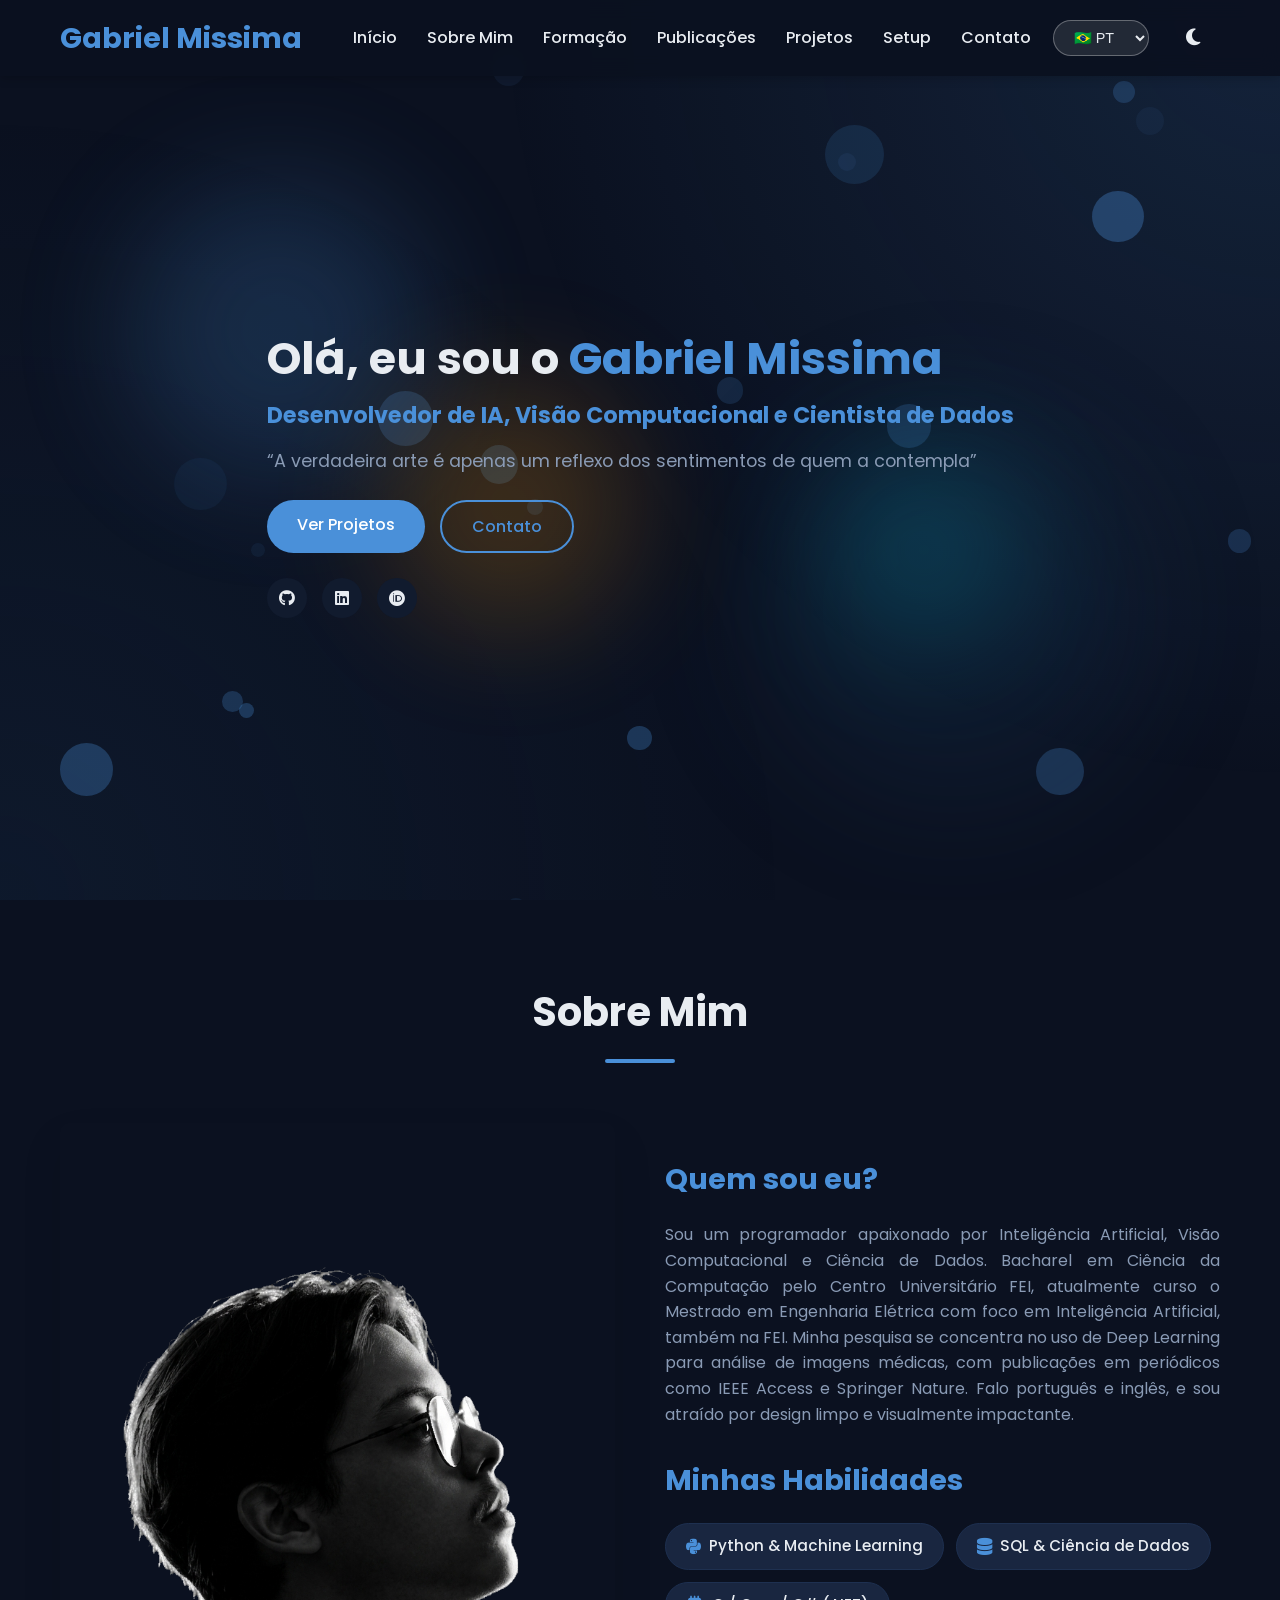
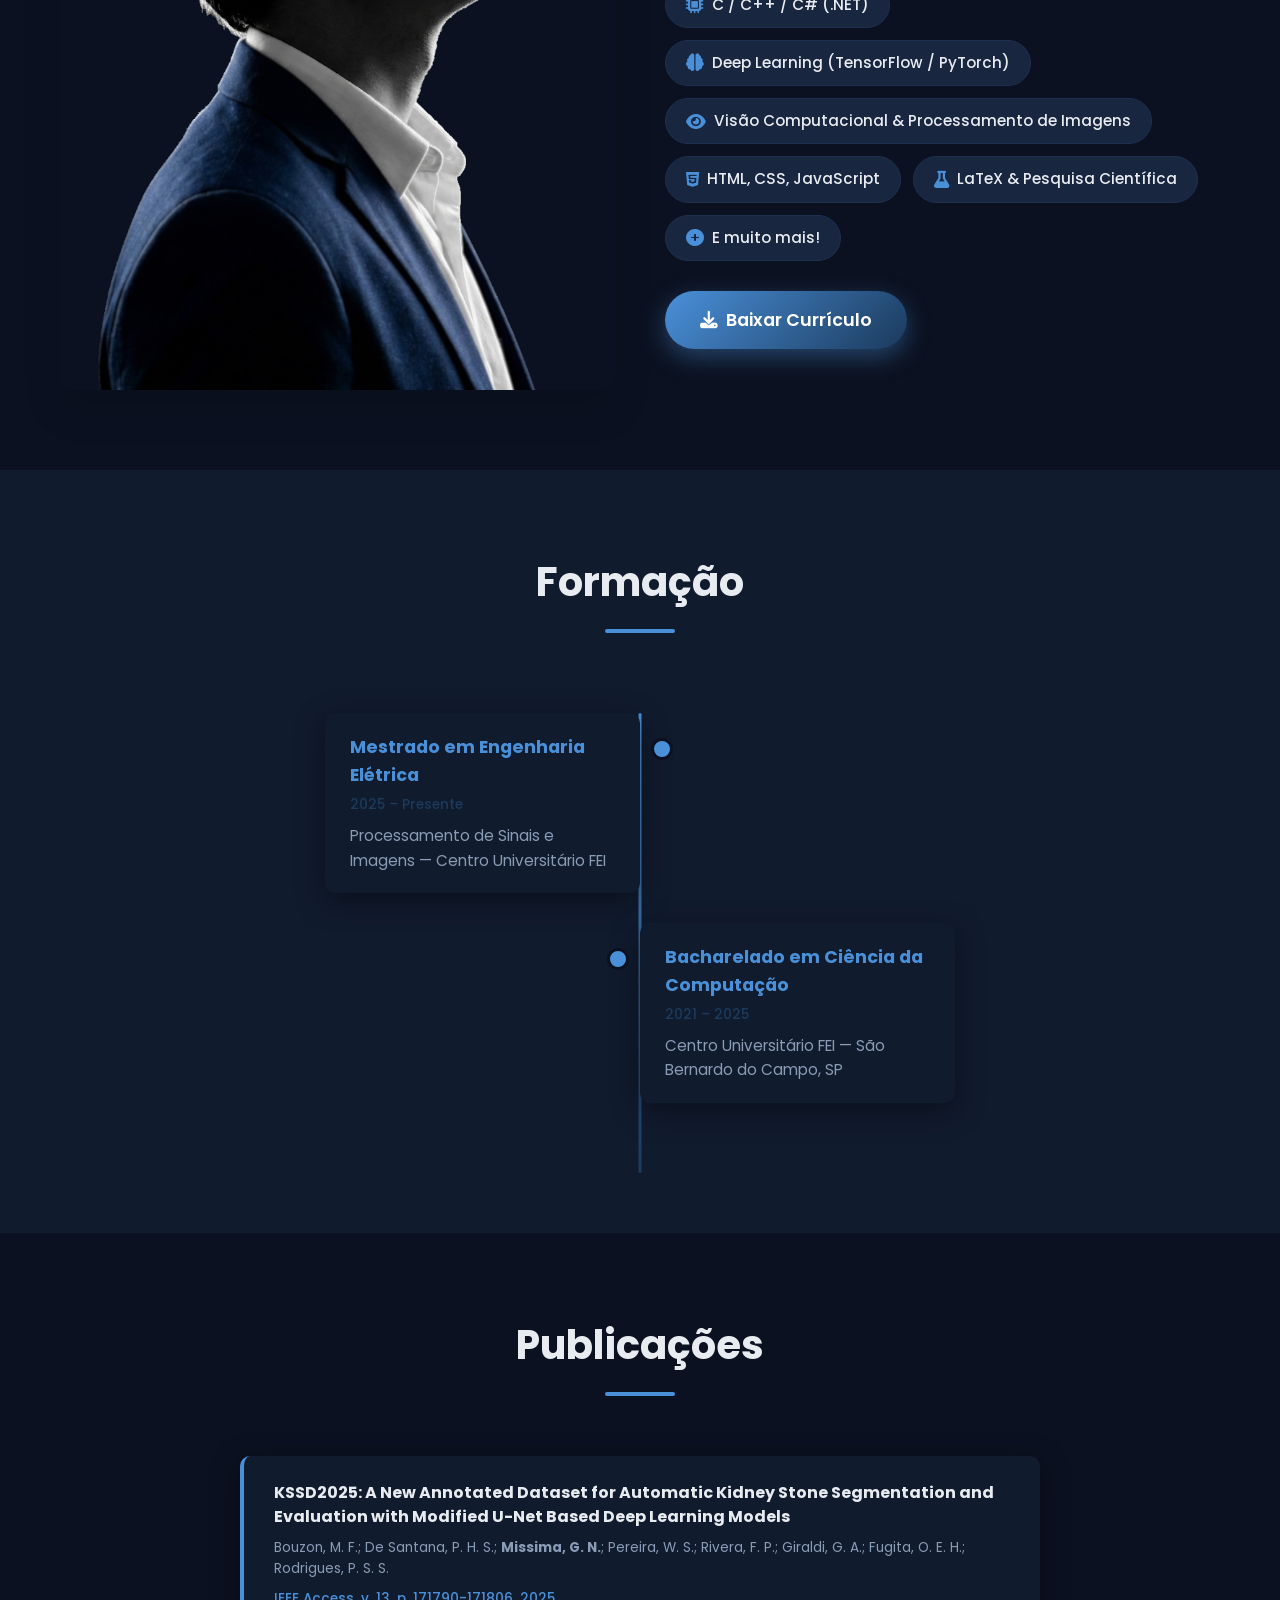
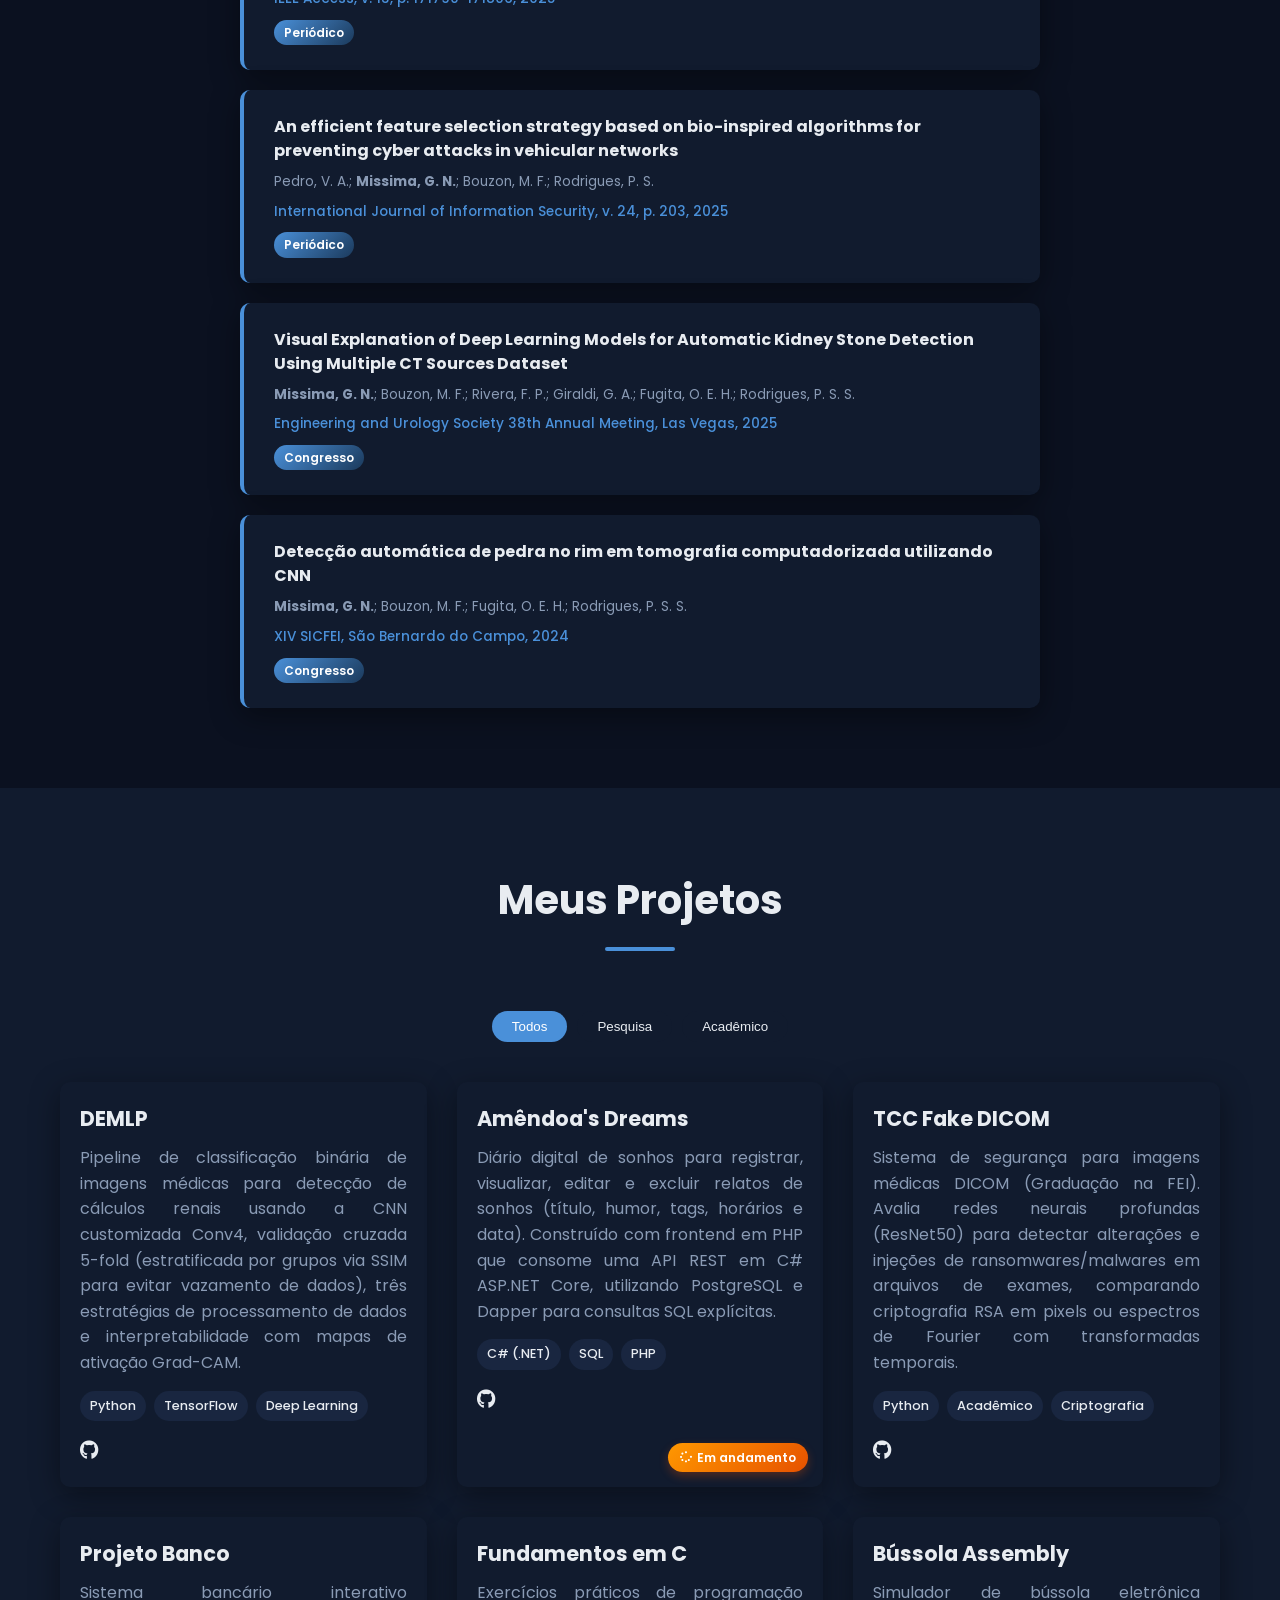
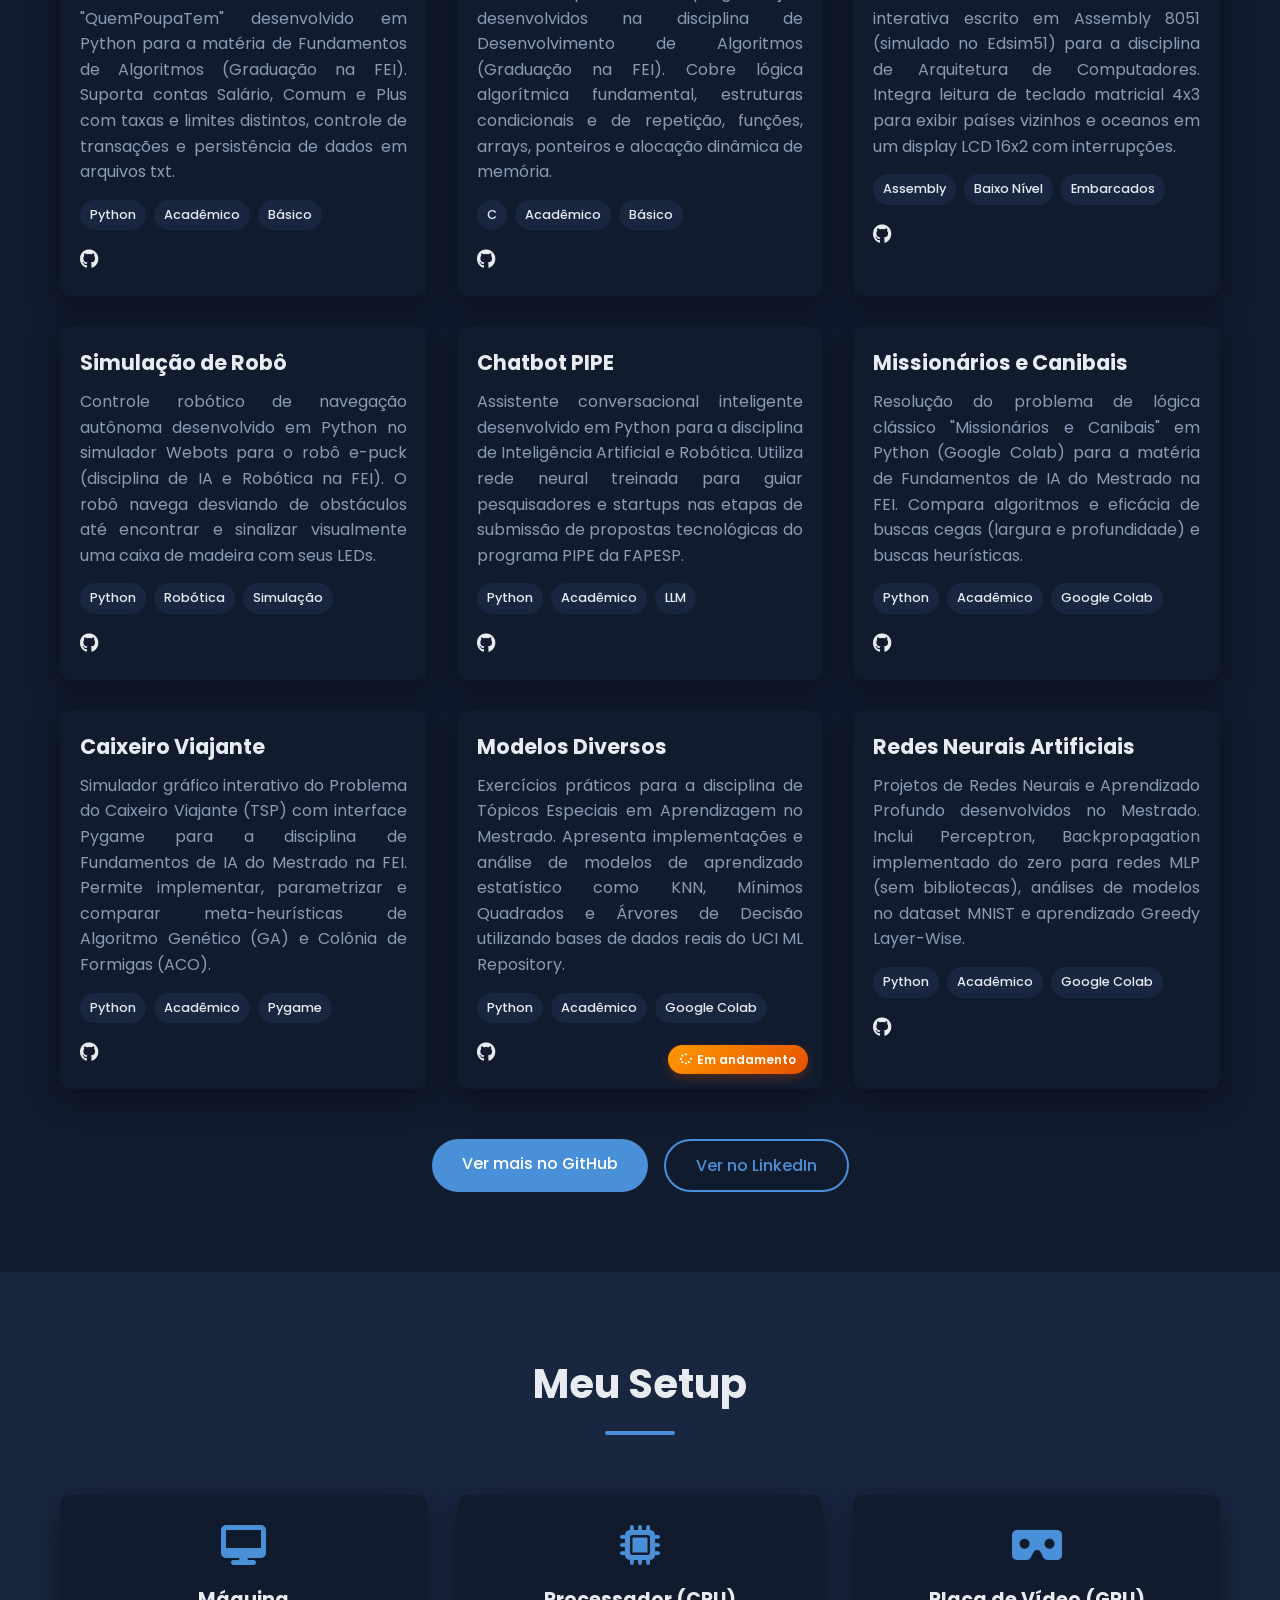
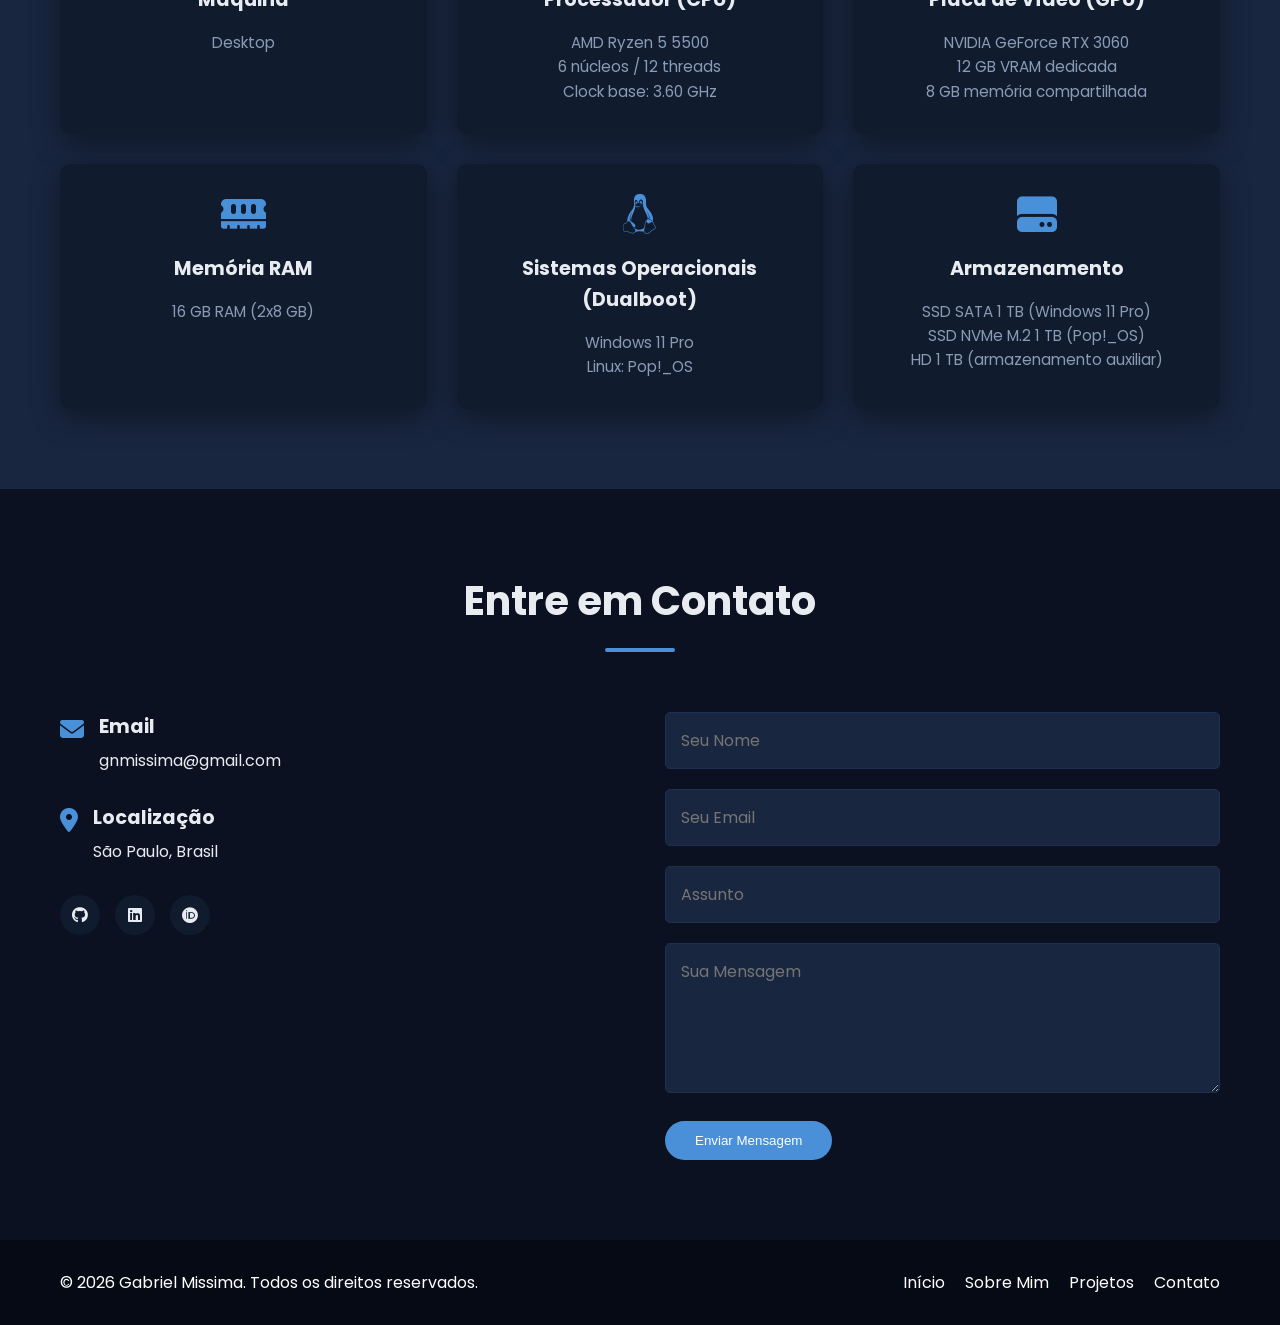
==== commit 810aff93: "feat: update skills section and documentation to include SQL, web development, and LaTeX proficiency" ====
--- a/index.html
+++ b/index.html
@@ -111,16 +111,18 @@
                     <div class="skills">
                         <div class="skill-chip"><i class="fab fa-python"></i> <span data-translate="skill-1">Python &
                                 Machine Learning</span></div>
-                        <div class="skill-chip"><i class="fas fa-microchip"></i> <span data-translate="skill-2">C / C++
+                        <div class="skill-chip"><i class="fas fa-database"></i> <span data-translate="skill-2">SQL &
+                                Ciência de Dados</span></div>
+                        <div class="skill-chip"><i class="fas fa-microchip"></i> <span data-translate="skill-3">C / C++
                                 / C# (.NET)</span></div>
-                        <div class="skill-chip"><i class="fas fa-brain"></i> <span data-translate="skill-3">Deep
+                        <div class="skill-chip"><i class="fas fa-brain"></i> <span data-translate="skill-4">Deep
                                 Learning (TensorFlow / PyTorch)</span></div>
-                        <div class="skill-chip"><i class="fas fa-eye"></i> <span data-translate="skill-4">Visão
+                        <div class="skill-chip"><i class="fas fa-eye"></i> <span data-translate="skill-5">Visão
                                 Computacional & Processamento de Imagens</span></div>
-                        <div class="skill-chip"><i class="fas fa-flask"></i> <span data-translate="skill-5">Pesquisa
-                                Científica & Escrita Acadêmica</span></div>
-                        <div class="skill-chip"><i class="fas fa-chart-bar"></i> <span data-translate="skill-6">Ciência
-                                de Dados & Análise de Dados</span></div>
+                        <div class="skill-chip"><i class="fab fa-html5"></i> <span data-translate="skill-6">HTML, CSS,
+                                JavaScript</span></div>
+                        <div class="skill-chip"><i class="fas fa-flask"></i> <span data-translate="skill-7">LaTeX &
+                                Pesquisa Científica</span></div>
                         <div class="skill-chip"><i class="fas fa-plus-circle"></i> <span data-translate="skill-more">E
                                 muito mais!</span></div>
                     </div>
